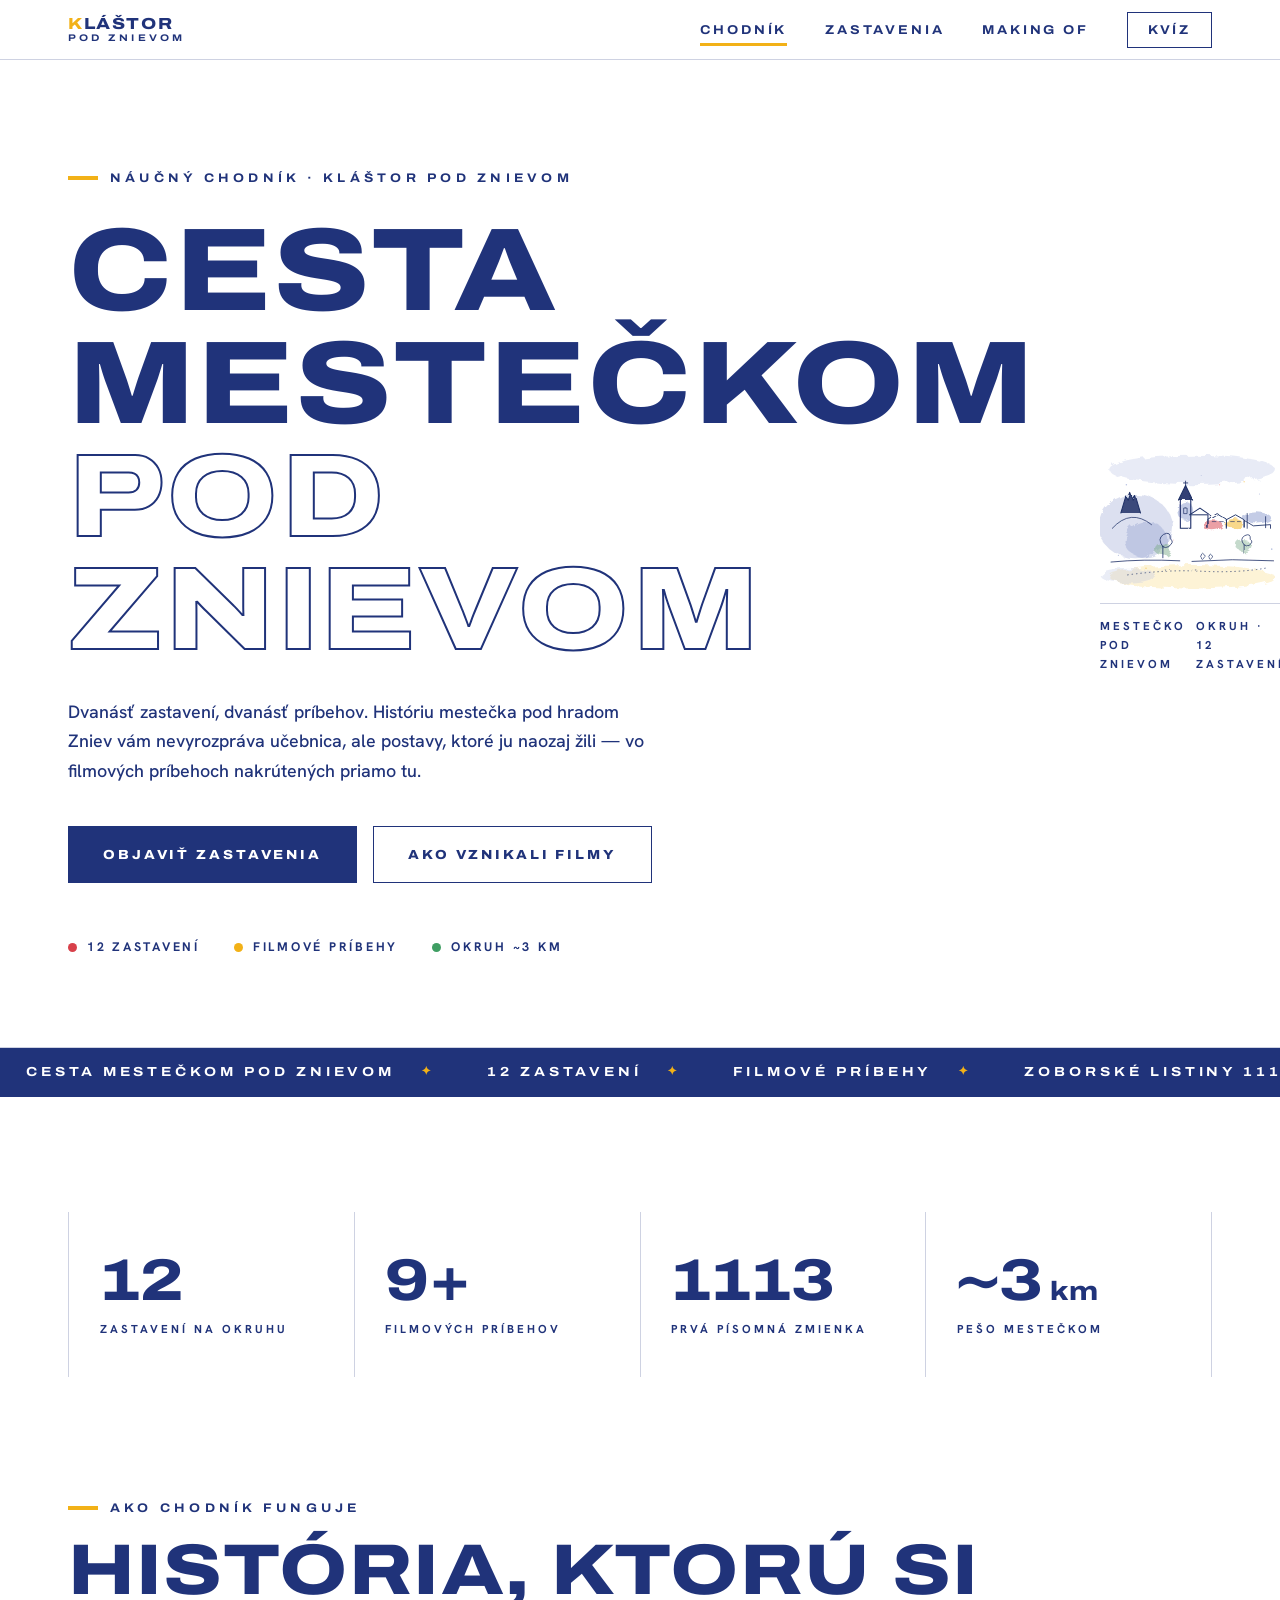
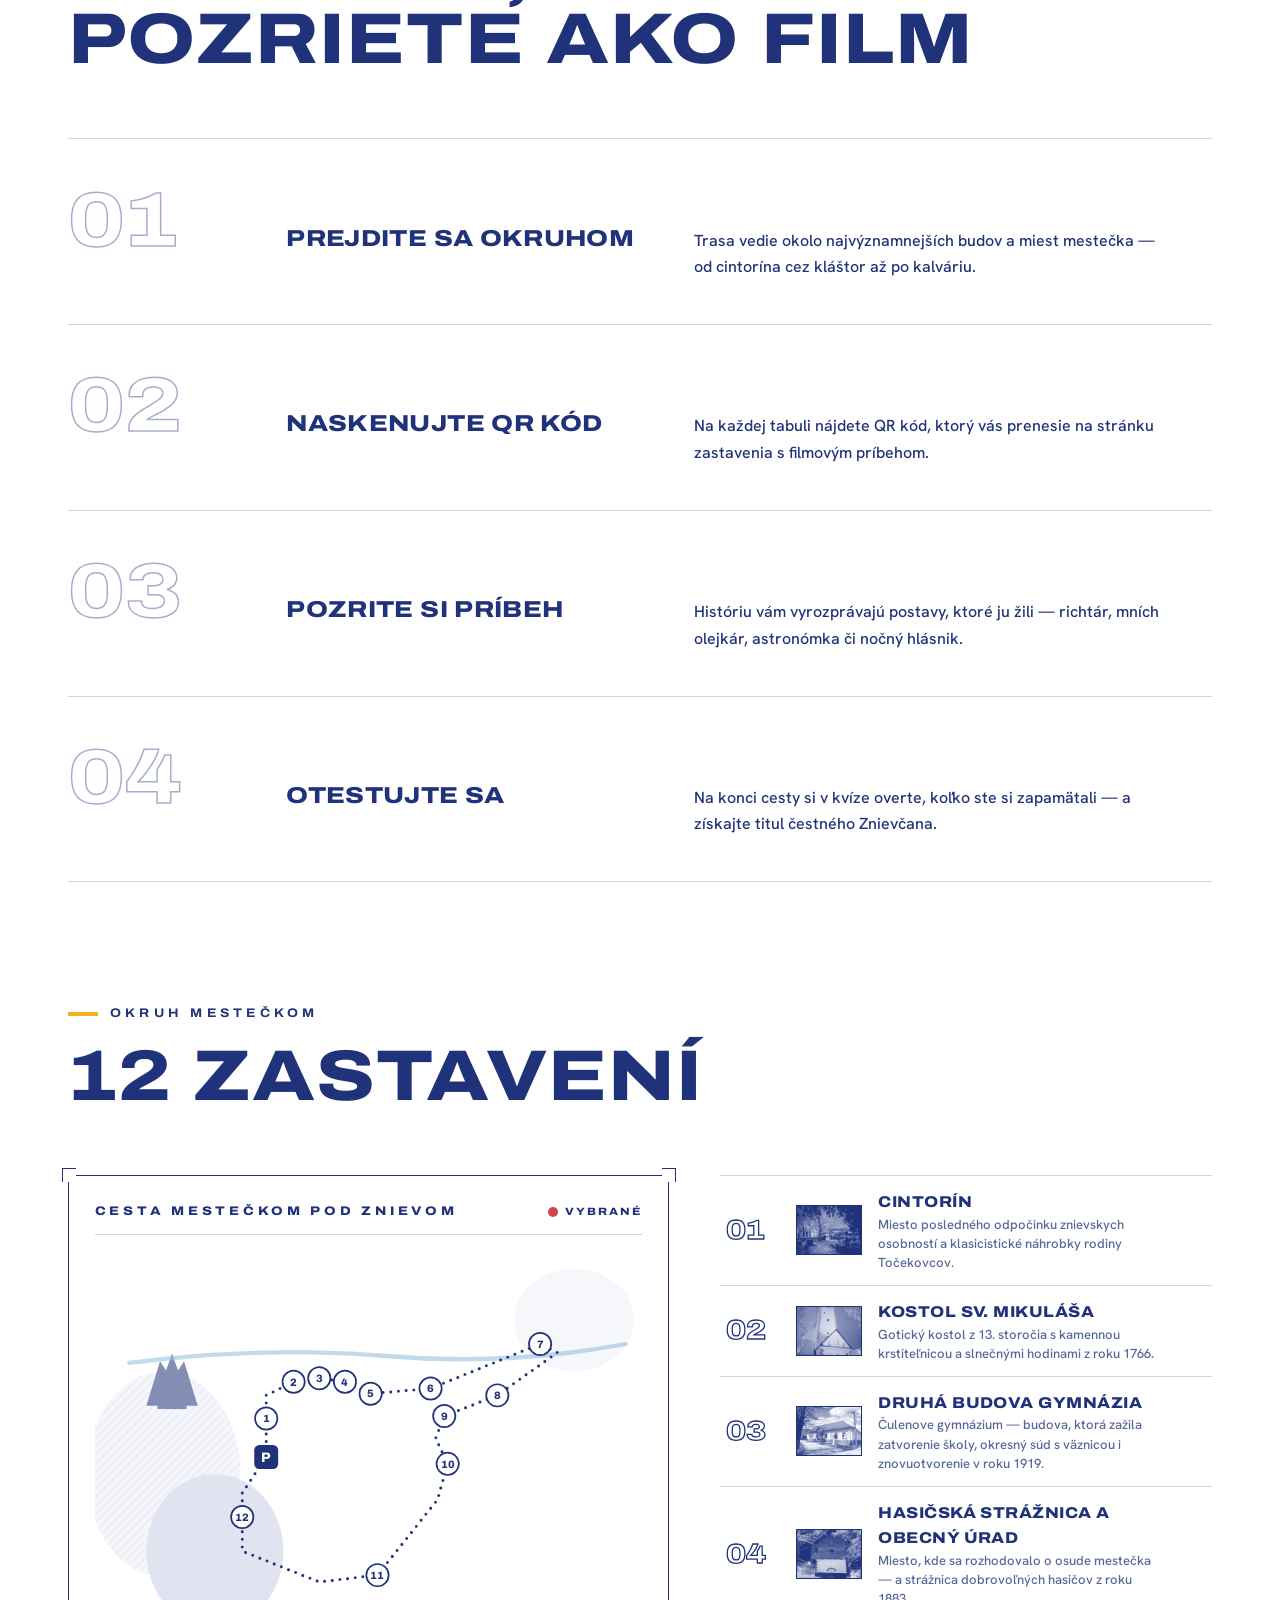
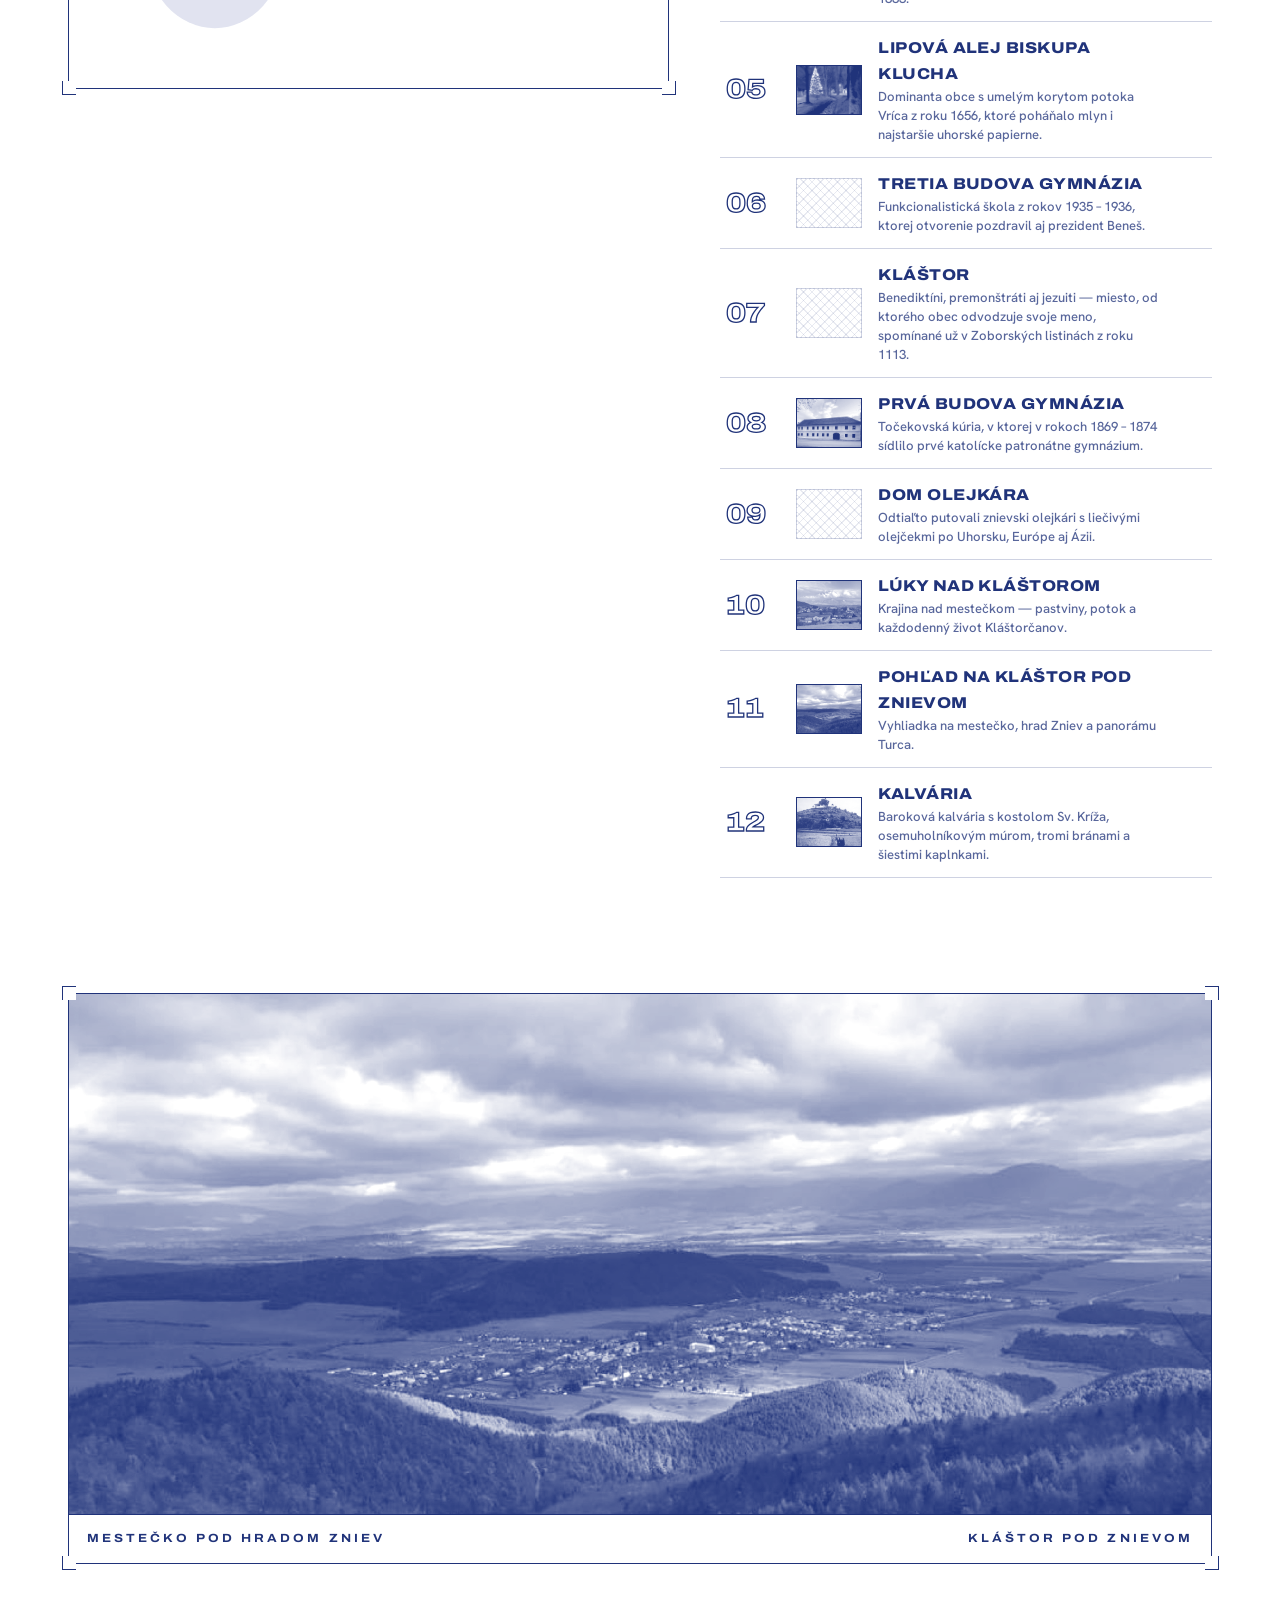
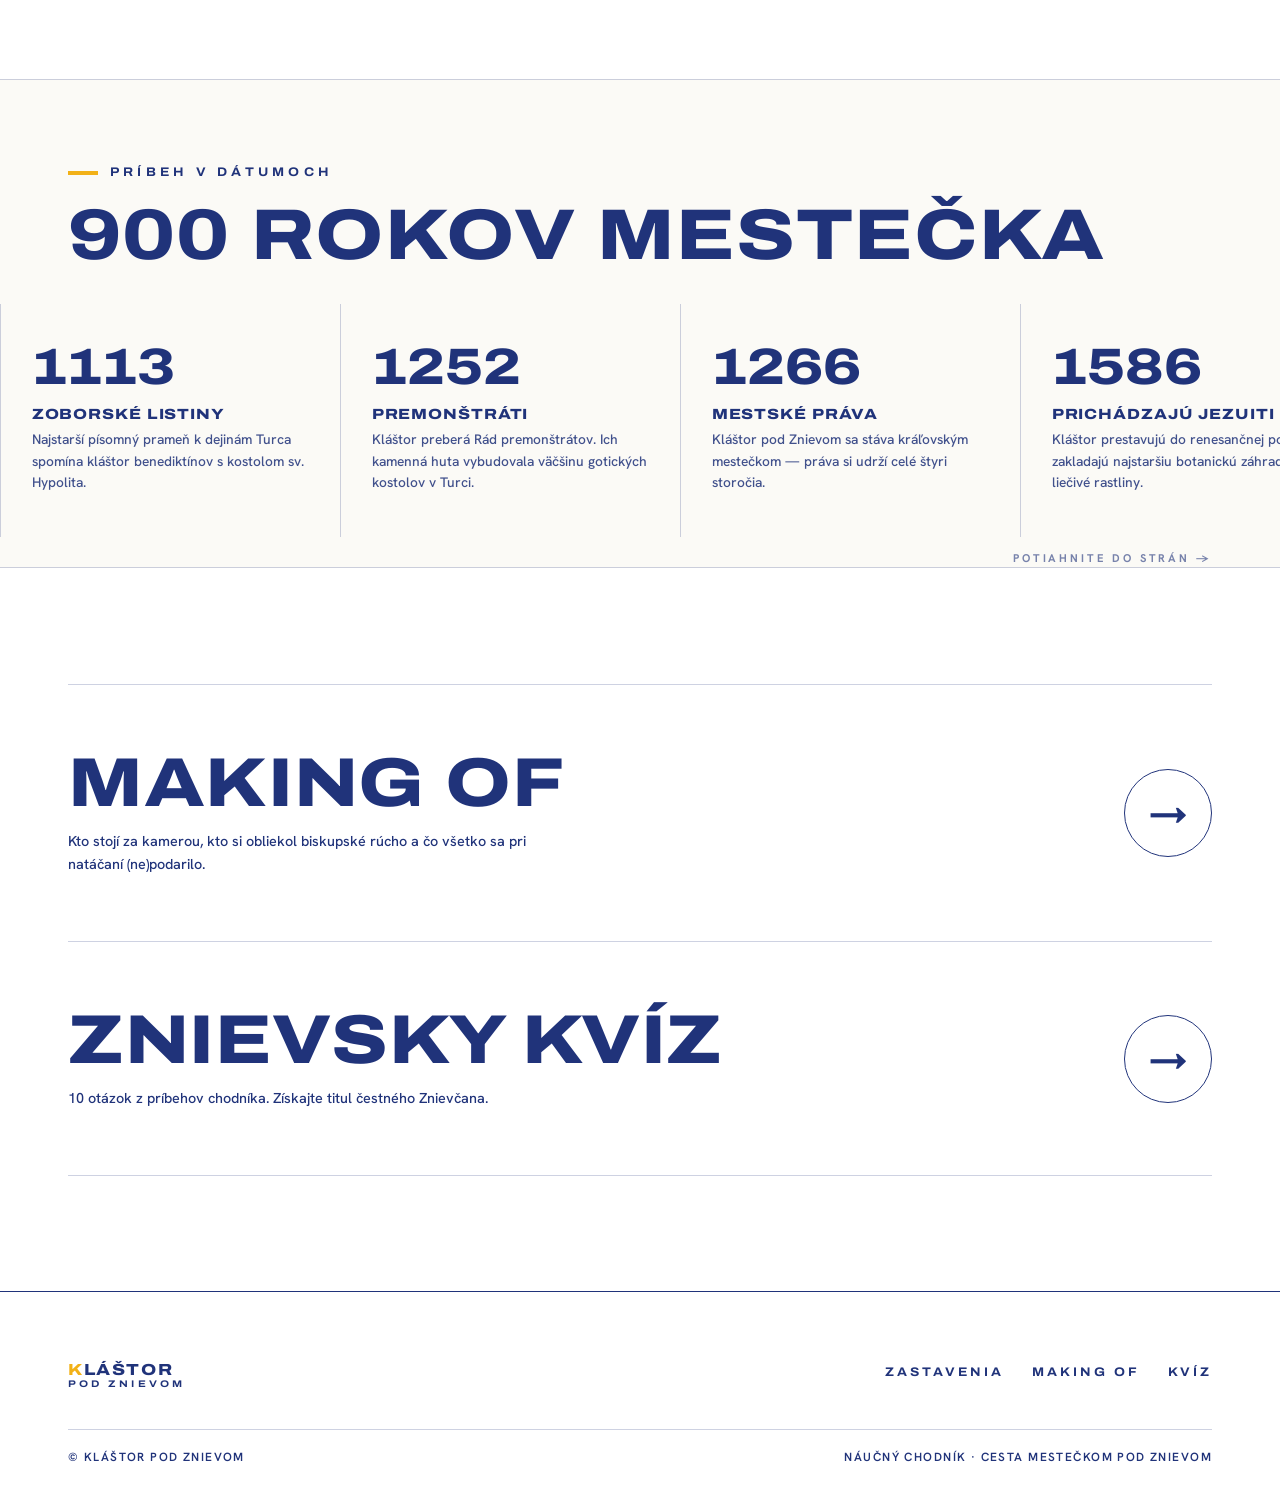
==== index.html @ 2db01142 "Prvá verzia webu náučného chodníka Cesta mestečkom pod Znievom Úvodná stránka s interaktívnou mapou " ====
<!DOCTYPE html>
<html lang="sk">
<head>
  <meta charset="UTF-8">
  <meta name="viewport" content="width=device-width, initial-scale=1.0">
  <title>Cesta mestečkom pod Znievom — náučný chodník</title>
  <meta name="description" content="Inovatívny náučný chodník v Kláštore pod Znievom. 12 zastavení, filmové príbehy z histórie mestečka, kvíz a pohľad do zákulisia natáčania.">
  <link rel="preconnect" href="https://fonts.googleapis.com">
  <link rel="preconnect" href="https://fonts.gstatic.com" crossorigin>
  <link href="https://fonts.googleapis.com/css2?family=Archivo:wdth,wght@62..125,400..900&family=Hanken+Grotesk:wght@400;500;600;700;800&display=swap" rel="stylesheet">
  <link rel="stylesheet" href="css/style.css">
</head>
<body>

<header class="nav">
  <div class="nav-inner">
    <a class="brand" href="index.html"><span class="k">K</span>LÁŠTOR<small>POD ZNIEVOM</small></a>
    <button class="nav-toggle" aria-label="Menu"><span></span><span></span><span></span></button>
    <ul class="nav-links">
      <li><a href="index.html" class="active">Chodník</a></li>
      <li><a href="index.html#zastavenia">Zastavenia</a></li>
      <li><a href="making-of.html">Making of</a></li>
      <li><a href="kviz.html" class="cta">Kvíz</a></li>
    </ul>
  </div>
</header>

<section class="hero">
  <div class="wrap">
    <div class="hero-grid">
      <div>
        <span class="label">Náučný chodník · Kláštor pod Znievom</span>
        <h1 class="display-xl">Cesta<br>mestečkom<br><em>pod Znievom</em></h1>
        <p class="lead">Dvanásť zastavení, dvanásť príbehov. Históriu mestečka pod hradom Zniev
          vám nevyrozpráva učebnica, ale postavy, ktoré ju naozaj žili — vo filmových
          príbehoch nakrútených priamo tu.</p>
        <div class="hero-actions">
          <a class="btn btn-solid" href="#zastavenia">Objaviť zastavenia</a>
          <a class="btn" href="making-of.html">Ako vznikali filmy</a>
        </div>
        <div class="hero-meta">
          <span><i></i>12 zastavení</span>
          <span><i></i>Filmové príbehy</span>
          <span><i></i>Okruh ~3 km</span>
        </div>
      </div>

      <figure class="hero-art" aria-hidden="true">
        <img src="img/sketch/uvod.svg" alt="Skica mestečka pod Znievom" class="sketch-img">
        <figcaption><span>Mestečko pod Znievom</span><span>okruh · 12 zastavení</span></figcaption>
      </figure>
    </div>
  </div>
</section>

<div class="marquee" aria-hidden="true">
  <div class="marquee-track">
    <span>Cesta mestečkom pod Znievom</span><span>12 zastavení</span><span>Filmové príbehy</span><span>Zoborské listiny 1113</span><span>Olejkári a papierne</span><span>Prvé slovenské gymnázium 1869</span>
    <span>Cesta mestečkom pod Znievom</span><span>12 zastavení</span><span>Filmové príbehy</span><span>Zoborské listiny 1113</span><span>Olejkári a papierne</span><span>Prvé slovenské gymnázium 1869</span>
  </div>
</div>

<section class="section">
  <div class="wrap">
    <div class="stats reveal">
      <div class="stat"><b>12</b><span>zastavení na okruhu</span></div>
      <div class="stat"><b>9+</b><span>filmových príbehov</span></div>
      <div class="stat"><b>1113</b><span>prvá písomná zmienka</span></div>
      <div class="stat"><b>~3<small style="font-size:.45em"> km</small></b><span>pešo mestečkom</span></div>
    </div>
  </div>
</section>

<section class="section" id="ako" style="padding-top:0">
  <div class="wrap">
    <div class="section-head reveal">
      <span class="label">Ako chodník funguje</span>
      <h2 class="display-lg">História, ktorú si<br>pozriete ako film</h2>
    </div>
    <div class="steps">
      <div class="step reveal"><span class="ghost-num">01</span><h3>Prejdite sa okruhom</h3><p>Trasa vedie okolo najvýznamnejších budov a miest mestečka — od cintorína cez kláštor až po kalváriu.</p></div>
      <div class="step reveal"><span class="ghost-num">02</span><h3>Naskenujte QR kód</h3><p>Na každej tabuli nájdete QR kód, ktorý vás prenesie na stránku zastavenia s filmovým príbehom.</p></div>
      <div class="step reveal"><span class="ghost-num">03</span><h3>Pozrite si príbeh</h3><p>Históriu vám vyrozprávajú postavy, ktoré ju žili — richtár, mních olejkár, astronómka či nočný hlásnik.</p></div>
      <div class="step reveal"><span class="ghost-num">04</span><h3>Otestujte sa</h3><p>Na konci cesty si v kvíze overte, koľko ste si zapamätali — a získajte titul čestného Znievčana.</p></div>
    </div>
  </div>
</section>

<section class="section" id="zastavenia" style="padding-top:0">
  <div class="wrap">
    <div class="section-head reveal">
      <span class="label">Okruh mestečkom</span>
      <h2 class="display-lg">12 zastavení</h2>
    </div>
    <div class="map-grid">
      <div class="map-card frame reveal">
        <span class="corner tl"></span><span class="corner tr"></span><span class="corner bl"></span><span class="corner br"></span>
        <div class="map-title"><span>Cesta mestečkom pod Znievom</span><span class="dotleg"><i></i>vybrané</span></div>
        <svg id="trail-map" viewBox="0 0 640 480" xmlns="http://www.w3.org/2000/svg" role="img" aria-label="Mapa okruhu s 12 zastaveniami">
          <g opacity=".55">
            <ellipse cx="80" cy="270" rx="90" ry="120" fill="#eef0f8"/>
            <ellipse cx="80" cy="270" rx="90" ry="120" fill="url(#hatch2)"/>
            <ellipse cx="140" cy="360" rx="80" ry="90" fill="#c9cde4"/>
            <ellipse cx="560" cy="90" rx="70" ry="60" fill="#eef0f8"/>
            <path d="M60 190 l16 -52 7 11 7 -20 7 20 7 -11 16 52 Z" fill="#20337a"/>
            <rect x="73" y="180" width="34" height="14" fill="#20337a"/>
          </g>
          <defs>
            <pattern id="hatch2" width="7" height="7" patternTransform="rotate(45)" patternUnits="userSpaceOnUse">
              <line x1="0" y1="0" x2="0" y2="7" stroke="#20337a" stroke-width="1" opacity=".3"/>
            </pattern>
          </defs>
          <path d="M40 140 Q 200 120 340 132 Q 480 144 620 118" fill="none" stroke="#8fbcdc" stroke-width="5" stroke-linecap="round" opacity=".55"/>
          <path id="route" d="M200 250 L200 178 L232 162 L262 158 L292 162 L322 176 L392 170 L520 118 L540 128 L470 178 L408 202 L398 228 L412 258 L400 300 L330 388 L262 396 L172 360 L172 292 Z"
                fill="none" stroke="#20337a" stroke-width="3.5" stroke-dasharray="1 9" stroke-linecap="round"/>
          <g>
            <rect x="186" y="236" width="28" height="28" rx="6" fill="#20337a"/>
            <text x="200" y="256" text-anchor="middle" fill="#fff" font-family="Archivo, sans-serif" font-weight="800" font-size="16">P</text>
          </g>
          <g id="map-stops"></g>
        </svg>
      </div>
      <ol class="stop-list reveal" id="stop-list"><!-- naplní js/main.js --></ol>
    </div>
  </div>
</section>

<section class="panorama">
  <div class="wrap">
    <figure class="frame reveal">
      <span class="corner tl"></span><span class="corner tr"></span><span class="corner bl"></span><span class="corner br"></span>
      <div class="engrave pano-img"><img src="img/pohlad-na-klastor.jpg" alt="Pohľad na Kláštor pod Znievom z vyhliadky" loading="lazy"></div>
      <figcaption class="pano-caption"><span>Mestečko pod hradom Zniev</span><span>Kláštor pod Znievom</span></figcaption>
    </figure>
  </div>
</section>

<section class="timeline-section">
  <div class="wrap" style="padding-top:clamp(50px,6vw,80px)">
    <div class="section-head reveal" style="margin-bottom:34px">
      <span class="label">Príbeh v dátumoch</span>
      <h2 class="display-lg">900 rokov mestečka</h2>
    </div>
  </div>
  <div class="timeline reveal" id="timeline">
    <div class="t-item"><div class="year">1113</div><h3>Zoborské listiny</h3><p>Najstarší písomný prameň k dejinám Turca spomína kláštor benediktínov s kostolom sv. Hypolita.</p></div>
    <div class="t-item"><div class="year">1252</div><h3>Premonštráti</h3><p>Kláštor preberá Rád premonštrátov. Ich kamenná huta vybudovala väčšinu gotických kostolov v Turci.</p></div>
    <div class="t-item"><div class="year">1266</div><h3>Mestské práva</h3><p>Kláštor pod Znievom sa stáva kráľovským mestečkom — práva si udrží celé štyri storočia.</p></div>
    <div class="t-item"><div class="year">1586</div><h3>Prichádzajú jezuiti</h3><p>Kláštor prestavujú do renesančnej podoby a zakladajú najstaršiu botanickú záhradu na liečivé rastliny.</p></div>
    <div class="t-item"><div class="year">1656</div><h3>Kanál a papierne</h3><p>Umelé koryto Vríce napája rybníky, poháňa mlyn a zásobuje najstaršie uhorské papierne.</p></div>
    <div class="t-item"><div class="year">1666</div><h3>Poprava richtára</h3><p>Počas rebélie voči jezuitom je popravený richtár Ján Kužel. Mestečko prichádza o mestské práva.</p></div>
    <div class="t-item"><div class="year">1728</div><h3>Kalvária</h3><p>Jezuiti stavajú kostol Sv. Kríža s osemuholníkovým múrom, tromi bránami a šiestimi kaplnkami.</p></div>
    <div class="t-item"><div class="year">1816</div><h3>Biskup Kluch</h3><p>Znievsky rodák, nitriansky biskup Jozef Kluch, obnovuje poškodenú kalváriu z vlastných prostriedkov.</p></div>
    <div class="t-item"><div class="year">1869</div><h3>Slovenské gymnázium</h3><p>3. októbra sa otvára prvé slovenské katolícke patronátne gymnázium na čele s Martinom Čulenom.</p></div>
    <div class="t-item"><div class="year">1874</div><h3>Zatvorenie školy</h3><p>Ministerský dekrét ukončuje činnosť gymnázia — oficiálne pre „hygienické podmienky“.</p></div>
    <div class="t-item"><div class="year">1936</div><h3>Funkcionalizmus</h3><p>Otvára sa tretia budova gymnázia, jedna z najmodernejších škôl republiky. Pozdravil ju aj prezident Beneš.</p></div>
    <div class="t-item"><div class="year">1959</div><h3>Odchod gymnázia</h3><p>Gymnázium sa sťahuje do Turčianskych Teplíc. Pokračovateľkou sa stáva základná škola, ktorá tu sídli dodnes.</p></div>
  </div>
  <div class="wrap"><p class="t-hint">Potiahnite do strán →</p></div>
</section>

<section class="section">
  <div class="wrap">
    <div class="bigcta">
      <a href="making-of.html" class="reveal">
        <div>
          <div class="t">Making of</div>
          <small>Kto stojí za kamerou, kto si obliekol biskupské rúcho a čo všetko sa pri natáčaní (ne)podarilo.</small>
        </div>
        <span class="go">→</span>
      </a>
      <a href="kviz.html" class="reveal">
        <div>
          <div class="t">Znievsky kvíz</div>
          <small>10 otázok z príbehov chodníka. Získajte titul čestného Znievčana.</small>
        </div>
        <span class="go">→</span>
      </a>
    </div>
  </div>
</section>

<footer>
  <div class="wrap">
    <div class="footer-grid">
      <a class="brand" href="index.html"><span class="k">K</span>LÁŠTOR<small>POD ZNIEVOM</small></a>
      <nav>
        <a href="index.html#zastavenia">Zastavenia</a>
        <a href="making-of.html">Making of</a>
        <a href="kviz.html">Kvíz</a>
      </nav>
    </div>
    <p class="footer-note"><span>© Kláštor pod Znievom</span><span>Náučný chodník · Cesta mestečkom pod Znievom</span></p>
  </div>
</footer>

<script src="js/data.js"></script>
<script src="js/main.js"></script>
</body>
</html>
---- css/style.css ----
/* ============================================================
   CESTA MESTEČKOM POD ZNIEVOM
   Dizajn vychádza priamo z náučných tabúľ:
   biely papier · znievska modrá · gravírované obrázky ·
   zlaté „K“ · červený bod aktívneho zastavenia.
   Editorský vzhľad: tenké linky, obrovská typografia,
   žiadne generické karty a tiene.
   ============================================================ */

:root {
  --blue: #20337a;            /* znievska modrá */
  --blue-deep: #172452;
  --blue-40: rgba(32, 51, 122, .4);
  --hair: rgba(32, 51, 122, .22);      /* tenká linka */
  --hair-soft: rgba(32, 51, 122, .1);
  --paper: #ffffff;
  --paper-warm: #fbfaf6;
  --mist: #eef0f8;            /* svetlá levanduľová z kopcov */
  --lavender: #c9cde4;
  --gold: #f2b117;
  --red: #d8404a;
  --green: #3f9e63;
  --font-head: "Archivo", "Arial Black", sans-serif;
  --font-body: "Hanken Grotesk", "Helvetica Neue", sans-serif;
}

* { margin: 0; padding: 0; box-sizing: border-box; }
html { scroll-behavior: smooth; }

body {
  font-family: var(--font-body);
  background: var(--paper);
  color: var(--blue);
  line-height: 1.65;
  font-weight: 500;
  -webkit-font-smoothing: antialiased;
}

img { max-width: 100%; display: block; }
a { color: inherit; }
::selection { background: var(--gold); color: var(--blue-deep); }

.wrap { max-width: 1240px; margin: 0 auto; padding: 0 clamp(20px, 4vw, 48px); }

/* ------------------------------------------------------------
   TYPOGRAFIA — titulky ako na tabuliach: široké, ťažké, modré
   ------------------------------------------------------------ */
h1, h2, h3, .display {
  font-family: var(--font-head);
  font-stretch: 118%;
  font-weight: 800;
  text-transform: uppercase;
  letter-spacing: .015em;
  line-height: .96;
  color: var(--blue);
}

.display-xl { font-size: clamp(3rem, 9.2vw, 8.2rem); }
.display-lg { font-size: clamp(2.2rem, 5.6vw, 4.6rem); }

.label {
  display: inline-flex;
  align-items: center;
  gap: 12px;
  font-family: var(--font-head);
  font-stretch: 110%;
  font-size: .78rem;
  font-weight: 700;
  letter-spacing: .34em;
  text-transform: uppercase;
  color: var(--blue);
}
.label::before { content: ""; width: 30px; height: 4px; background: var(--gold); }
.label.plain::before { display: none; }

.lead { font-size: clamp(1.02rem, 1.4vw, 1.2rem); max-width: 58ch; font-weight: 500; }

/* outline čísla — „gravírované“ do papiera */
.ghost-num {
  font-family: var(--font-head);
  font-stretch: 118%;
  font-weight: 800;
  color: transparent;
  -webkit-text-stroke: 1.5px var(--blue-40);
  line-height: 1;
  user-select: none;
}

.section { padding: clamp(70px, 9vw, 130px) 0; }
.section-head { margin-bottom: clamp(36px, 5vw, 64px); }
.section-head .display-lg { margin-top: 18px; }

hr.rule { border: 0; border-top: 1px solid var(--hair); }

/* ------------------------------------------------------------
   HLAVIČKA
   ------------------------------------------------------------ */
.nav {
  position: sticky; top: 0; z-index: 90;
  background: rgba(255, 255, 255, .92);
  backdrop-filter: blur(10px);
  border-bottom: 1px solid var(--hair);
}
.nav-inner {
  display: flex; align-items: center; justify-content: space-between;
  max-width: 1240px; margin: 0 auto;
  padding: 16px clamp(20px, 4vw, 48px);
}
.brand {
  font-family: var(--font-head); font-stretch: 118%;
  font-weight: 800; font-size: 1rem; line-height: 1.05;
  letter-spacing: .1em; text-transform: uppercase;
  color: var(--blue); text-decoration: none;
}
.brand .k { color: var(--gold); }
.brand small { display: block; font-size: .6rem; letter-spacing: .32em; font-weight: 700; }

.nav-links { display: flex; gap: clamp(14px, 3vw, 38px); list-style: none; align-items: center; }
.nav-links a {
  text-decoration: none;
  font-family: var(--font-head); font-stretch: 110%;
  font-weight: 700; font-size: .8rem;
  letter-spacing: .22em; text-transform: uppercase;
  color: var(--blue);
  padding: 6px 0;
  border-bottom: 3px solid transparent;
  transition: border-color .15s;
}
.nav-links a:hover { border-bottom-color: var(--lavender); }
.nav-links a.active { border-bottom-color: var(--gold); }
.nav-links a.cta {
  border: 1.5px solid var(--blue);
  padding: 10px 20px;
  transition: background .15s, color .15s;
}
.nav-links a.cta:hover { background: var(--blue); color: #fff; border-bottom-color: var(--blue); }

.nav-toggle { display: none; background: none; border: none; cursor: pointer; padding: 8px; }
.nav-toggle span { display: block; width: 26px; height: 2.5px; background: var(--blue); margin: 6px 0; }

@media (max-width: 880px) {
  .nav-toggle { display: block; }
  .nav-links {
    display: none; position: absolute; top: 100%; left: 0; right: 0;
    flex-direction: column; align-items: flex-start;
    background: var(--paper); padding: 18px clamp(20px, 4vw, 48px) 26px;
    border-bottom: 1px solid var(--hair); gap: 16px;
  }
  .nav-links.open { display: flex; }
}

/* ------------------------------------------------------------
   TLAČIDLÁ — ostré, tlačové
   ------------------------------------------------------------ */
.btn {
  display: inline-block; text-decoration: none; cursor: pointer;
  font-family: var(--font-head); font-stretch: 110%;
  font-weight: 800; font-size: .82rem;
  letter-spacing: .22em; text-transform: uppercase;
  padding: 17px 34px;
  border: 1.5px solid var(--blue);
  color: var(--blue); background: transparent;
  transition: background .15s, color .15s, transform .15s;
}
.btn:hover { transform: translateY(-2px); }
.btn-solid { background: var(--blue); color: #fff; }
.btn-solid:hover { background: var(--blue-deep); }
.btn-gold { background: var(--gold); border-color: var(--gold); color: var(--blue-deep); }
.btn-gold:hover { background: #ffc93c; border-color: #ffc93c; }

/* ------------------------------------------------------------
   HERO — biely panel s obrovským titulkom a ilustráciou
   ------------------------------------------------------------ */
.hero { border-bottom: 1px solid var(--hair); overflow: hidden; }
.hero-grid {
  display: grid; grid-template-columns: 1.15fr .85fr;
  gap: clamp(30px, 5vw, 80px); align-items: center;
  padding: clamp(60px, 8vw, 120px) 0 clamp(50px, 7vw, 100px);
}
@media (max-width: 940px) { .hero-grid { grid-template-columns: 1fr; } }

.hero h1 { margin: 26px 0 30px; }
.hero h1 em { font-style: normal; color: transparent; -webkit-text-stroke: 2px var(--blue); }
.hero .lead { margin-bottom: 40px; }
.hero-actions { display: flex; gap: 16px; flex-wrap: wrap; }

.hero-meta {
  margin-top: 54px; display: flex; gap: 34px; flex-wrap: wrap;
  font-size: .78rem; font-weight: 700; letter-spacing: .22em; text-transform: uppercase;
}
.hero-meta span { display: flex; align-items: center; gap: 10px; }
.hero-meta i { width: 9px; height: 9px; border-radius: 50%; background: var(--red); flex: none; }
.hero-meta span:nth-child(2) i { background: var(--gold); }
.hero-meta span:nth-child(3) i { background: var(--green); }

.hero-art { position: relative; }
.hero-art svg, .hero-art img { width: 100%; height: auto; display: block; }
.hero-art figcaption {
  margin-top: 14px; font-size: .72rem; font-weight: 700;
  letter-spacing: .26em; text-transform: uppercase;
  display: flex; justify-content: space-between; gap: 10px;
  border-top: 1px solid var(--hair); padding-top: 12px;
}

/* ------------------------------------------------------------
   BEŽIACI PÁS — ako gravírovaná lišta
   ------------------------------------------------------------ */
.marquee {
  border-bottom: 1px solid var(--hair);
  background: var(--blue); color: #fff;
  overflow: hidden; padding: 13px 0;
}
.marquee-track {
  display: flex; width: max-content;
  animation: marq 36s linear infinite;
}
.marquee span {
  font-family: var(--font-head); font-stretch: 115%;
  font-weight: 700; font-size: .82rem;
  letter-spacing: .3em; text-transform: uppercase;
  white-space: nowrap; padding: 0 26px;
  display: flex; align-items: center; gap: 26px;
}
.marquee span::after { content: "✦"; color: var(--gold); font-size: .9em; }
@keyframes marq { to { transform: translateX(-50%); } }

/* ------------------------------------------------------------
   ČÍSLA / FAKTY — hairline mriežka
   ------------------------------------------------------------ */
.stats { display: grid; grid-template-columns: repeat(4, 1fr); border-left: 1px solid var(--hair); }
@media (max-width: 760px) { .stats { grid-template-columns: repeat(2, 1fr); border-top: 1px solid var(--hair); } }
.stat { border-right: 1px solid var(--hair); padding: clamp(22px, 3vw, 40px) clamp(18px, 2.4vw, 34px); }
@media (max-width: 760px) { .stat { border-bottom: 1px solid var(--hair); } }
.stat b {
  font-family: var(--font-head); font-stretch: 118%; font-weight: 800;
  font-size: clamp(2.4rem, 4.6vw, 4rem); line-height: 1; display: block;
}
.stat span {
  display: block; margin-top: 10px;
  font-size: .72rem; font-weight: 700; letter-spacing: .26em; text-transform: uppercase;
}

/* ------------------------------------------------------------
   KROKY — editorské riadky s outline číslami
   ------------------------------------------------------------ */
.steps { border-top: 1px solid var(--hair); }
.step {
  display: grid; grid-template-columns: 180px 1fr 1.4fr;
  gap: clamp(16px, 3vw, 44px); align-items: baseline;
  padding: clamp(26px, 3.4vw, 44px) 0;
  border-bottom: 1px solid var(--hair);
  transition: background .2s;
}
.step:hover { background: var(--paper-warm); }
@media (max-width: 820px) { .step { grid-template-columns: 90px 1fr; } .step p { grid-column: 2; } }
.step .ghost-num { font-size: clamp(3rem, 6vw, 5.4rem); }
.step h3 { font-size: clamp(1.1rem, 1.8vw, 1.5rem); }
.step p { max-width: 52ch; }

/* ------------------------------------------------------------
   MAPA OKRUHU + ZOZNAM — ako mapka na tabuli
   ------------------------------------------------------------ */
.map-grid { display: grid; grid-template-columns: 1.1fr .9fr; gap: clamp(30px, 4vw, 64px); align-items: start; }
@media (max-width: 940px) { .map-grid { grid-template-columns: 1fr; } }

.frame { position: relative; border: 1.5px solid var(--blue); background: var(--paper); }
.frame .corner {
  position: absolute; width: 14px; height: 14px; border: 1.5px solid var(--blue); pointer-events: none;
}
.corner.tl { top: -7.5px; left: -7.5px; border-right: 0; border-bottom: 0; background: var(--paper); }
.corner.tr { top: -7.5px; right: -7.5px; border-left: 0; border-bottom: 0; background: var(--paper); }
.corner.bl { bottom: -7.5px; left: -7.5px; border-right: 0; border-top: 0; background: var(--paper); }
.corner.br { bottom: -7.5px; right: -7.5px; border-left: 0; border-top: 0; background: var(--paper); }

.map-card { position: sticky; top: 96px; padding: clamp(16px, 2vw, 30px); }
@media (max-width: 940px) { .map-card { position: static; margin-bottom: 34px; } }
.map-card svg { width: 100%; height: auto; }
.map-title {
  font-family: var(--font-head); font-stretch: 115%; font-weight: 800;
  font-size: .78rem; letter-spacing: .3em; text-transform: uppercase;
  border-bottom: 1px solid var(--hair); padding-bottom: 12px; margin-bottom: 8px;
  display: flex; justify-content: space-between; align-items: center;
}
.map-title .dotleg { display: inline-flex; align-items: center; gap: 7px; font-size: .66rem; letter-spacing: .2em; }
.map-title .dotleg i { width: 10px; height: 10px; border-radius: 50%; background: var(--red); }

.map-stop { cursor: pointer; }
.map-stop circle.dot {
  fill: var(--paper); stroke: var(--blue); stroke-width: 2;
  transition: fill .15s, stroke .15s;
}
.map-stop text {
  fill: var(--blue); font-family: var(--font-head); font-weight: 800; font-size: 12.5px;
  pointer-events: none; transition: fill .15s;
}
.map-stop:hover circle.dot, .map-stop.hl circle.dot { fill: var(--red); stroke: var(--red); }
.map-stop:hover text, .map-stop.hl text { fill: #fff; }

/* postupné naskočenie bodov */
.map-stop { opacity: 0; transform: scale(.2); transform-box: fill-box; transform-origin: center; transition: opacity .45s ease, transform .45s cubic-bezier(.2, 1.4, .4, 1); }
svg.drawn .map-stop { opacity: 1; transform: scale(1); }

#route { stroke-dasharray: 0 9; stroke-dashoffset: 0; }

.stop-list { list-style: none; border-top: 1px solid var(--hair); counter-reset: none; }
.stop-list a {
  display: grid; grid-template-columns: 54px 66px 1fr 30px;
  align-items: center; gap: 16px;
  padding: 13px 6px;
  text-decoration: none;
  border-bottom: 1px solid var(--hair);
  transition: background .15s, padding-left .2s;
}
.stop-list a:hover, .stop-list a.hl { background: var(--mist); padding-left: 14px; }
.stop-list .n {
  font-family: var(--font-head); font-stretch: 118%; font-weight: 800;
  font-size: 1.7rem; color: transparent; -webkit-text-stroke: 1.3px var(--blue);
  transition: color .15s;
}
.stop-list a:hover .n, .stop-list a.hl .n { color: var(--red); -webkit-text-stroke-color: var(--red); }
.stop-list b {
  font-family: var(--font-head); font-stretch: 112%; font-weight: 800;
  text-transform: uppercase; letter-spacing: .03em; font-size: .98rem; display: block;
}
.stop-list small { display: block; font-size: .82rem; font-weight: 500; opacity: .75; line-height: 1.45; }
.stop-list .arrow { font-size: 1.2rem; opacity: 0; transform: translateX(-8px); transition: opacity .15s, transform .2s; }
.stop-list a:hover .arrow, .stop-list a.hl .arrow { opacity: 1; transform: none; }
.stop-list .thumb {
  display: block; width: 66px; height: 50px; overflow: hidden;
  border: 1px solid var(--hair);
}
.stop-list .thumb img { width: 100%; height: 100%; object-fit: cover; }
.stop-list .thumb-empty {
  background-image:
    repeating-linear-gradient(45deg, var(--hair-soft) 0 1px, transparent 1px 6px),
    repeating-linear-gradient(-45deg, var(--hair-soft) 0 1px, transparent 1px 6px);
}
@media (max-width: 560px) {
  .stop-list a { grid-template-columns: 46px 1fr 26px; }
  .stop-list .thumb { display: none; }
}

/* bočná fotografia zastavenia */
.engrave-fig { margin-bottom: 44px; }
.engrave-fig .engrave { border: 1.5px solid var(--blue); }
.engrave-fig figcaption {
  margin-top: 12px; padding-top: 10px; border-top: 1px solid var(--hair);
  font-size: .7rem; font-weight: 700; letter-spacing: .24em; text-transform: uppercase;
}

/* panoráma na úvodnej stránke */
.panorama { padding-bottom: clamp(70px, 9vw, 130px); }
.pano-img { border-bottom: 1.5px solid var(--blue); }
.pano-img img { width: 100%; height: clamp(280px, 42vw, 520px); object-fit: cover; }
.pano-caption {
  display: flex; justify-content: space-between; gap: 12px; flex-wrap: wrap;
  padding: 14px 18px;
  font-family: var(--font-head); font-stretch: 112%; font-weight: 700;
  font-size: .74rem; letter-spacing: .26em; text-transform: uppercase;
  color: var(--blue); background: var(--paper);
}

/* ------------------------------------------------------------
   ČASOVÁ OS — horizontálny pás dejín mestečka
   ------------------------------------------------------------ */
.timeline-section { border-top: 1px solid var(--hair); border-bottom: 1px solid var(--hair); background: var(--paper-warm); }
.timeline {
  display: flex; overflow-x: auto; scroll-snap-type: x mandatory;
  border-left: 1px solid var(--hair);
  cursor: grab;
  -webkit-overflow-scrolling: touch;
}
.timeline::-webkit-scrollbar { height: 8px; }
.timeline::-webkit-scrollbar-thumb { background: var(--lavender); }
.timeline::-webkit-scrollbar-track { background: transparent; }
.t-item {
  width: clamp(250px, 27vw, 340px);
  border-right: 1px solid var(--hair);
  padding: clamp(26px, 3vw, 44px) clamp(20px, 2.4vw, 32px) clamp(30px, 3.4vw, 50px);
  scroll-snap-align: start;
  position: relative;
  flex: none;
}
.t-item::before {
  content: ""; position: absolute; top: 0; left: 0; width: 100%; height: 4px;
  background: transparent; transition: background .2s;
}
.t-item:hover::before { background: var(--gold); }
.t-item .year {
  font-family: var(--font-head); font-stretch: 118%; font-weight: 800;
  font-size: clamp(2.4rem, 4vw, 3.4rem); line-height: 1;
}
.t-item .year sup { font-size: .35em; letter-spacing: .1em; }
.t-item h3 { font-size: .92rem; letter-spacing: .06em; margin: 14px 0 8px; }
.t-item p { font-size: .86rem; line-height: 1.55; opacity: .85; }
.t-hint {
  text-align: right; font-size: .7rem; font-weight: 700; letter-spacing: .26em;
  text-transform: uppercase; padding: 12px 0 0; opacity: .6;
}

/* ------------------------------------------------------------
   VEĽKÉ ODKAZY — making of / kvíz
   ------------------------------------------------------------ */
.bigcta { border-top: 1px solid var(--hair); }
.bigcta a {
  display: grid; grid-template-columns: 1fr auto;
  align-items: center; gap: 20px;
  padding: clamp(34px, 5vw, 64px) 0;
  text-decoration: none;
  border-bottom: 1px solid var(--hair);
  position: relative;
}
.bigcta .t {
  font-family: var(--font-head); font-stretch: 118%; font-weight: 800;
  font-size: clamp(2rem, 5.4vw, 4.4rem); line-height: 1;
  text-transform: uppercase; letter-spacing: .01em;
  transition: -webkit-text-stroke .2s, color .2s, transform .25s;
}
.bigcta a:hover .t { color: transparent; -webkit-text-stroke: 2px var(--blue); transform: translateX(14px); }
.bigcta small {
  display: block; margin-top: 12px;
  font-size: .9rem; font-weight: 500; letter-spacing: 0; text-transform: none;
  font-family: var(--font-body); color: var(--blue); max-width: 58ch;
  -webkit-text-stroke: 0 !important;
}
.bigcta .go {
  font-family: var(--font-head); font-weight: 800; font-size: clamp(1.6rem, 3vw, 2.6rem);
  border: 1.5px solid var(--blue); border-radius: 50%;
  width: clamp(60px, 7vw, 88px); height: clamp(60px, 7vw, 88px);
  display: grid; place-items: center;
  transition: background .2s, color .2s, transform .25s;
}
.bigcta a:hover .go { background: var(--gold); border-color: var(--gold); color: var(--blue-deep); transform: rotate(-45deg); }

/* ------------------------------------------------------------
   PÄTIČKA
   ------------------------------------------------------------ */
footer { border-top: 1.5px solid var(--blue); padding: clamp(40px, 6vw, 70px) 0 30px; }
.footer-grid { display: flex; justify-content: space-between; gap: 30px; flex-wrap: wrap; align-items: flex-start; }
footer nav { display: flex; gap: 28px; flex-wrap: wrap; }
footer nav a {
  color: var(--blue); text-decoration: none;
  font-family: var(--font-head); font-stretch: 110%; font-weight: 700;
  font-size: .78rem; letter-spacing: .24em; text-transform: uppercase;
}
footer nav a:hover { border-bottom: 3px solid var(--gold); }
.footer-note {
  margin-top: 40px; padding-top: 18px; border-top: 1px solid var(--hair);
  font-size: .74rem; font-weight: 600; letter-spacing: .12em; text-transform: uppercase;
  display: flex; justify-content: space-between; gap: 12px; flex-wrap: wrap;
}

/* ------------------------------------------------------------
   STRÁNKA ZASTAVENIA — digitálna tabuľa
   ------------------------------------------------------------ */
.page-head { border-bottom: 1px solid var(--hair); position: relative; overflow: hidden; }
.page-head .wrap { position: relative; padding-top: clamp(48px, 6vw, 90px); padding-bottom: clamp(44px, 6vw, 80px); }
.page-head .breadcrumbs {
  font-size: .74rem; font-weight: 700; letter-spacing: .22em; text-transform: uppercase;
  margin-bottom: 30px; opacity: .8;
}
.page-head .breadcrumbs a { text-decoration: none; }
.page-head .breadcrumbs a:hover { border-bottom: 2px solid var(--gold); }
.page-head h1 { margin-top: 20px; max-width: 14ch; position: relative; z-index: 2; }
.page-head .bignum {
  position: absolute; right: clamp(10px, 4vw, 60px); bottom: -.14em; z-index: 1;
  font-size: clamp(9rem, 24vw, 21rem);
  -webkit-text-stroke: 1.5px var(--hair);
}
.page-head .intro { margin-top: 26px; max-width: 60ch; position: relative; z-index: 2; }

/* skice v hlavičkách stránok */
.head-sketch {
  position: absolute;
  right: clamp(0px, 3vw, 50px);
  bottom: -14px;
  width: clamp(260px, 36vw, 480px);
  z-index: 1;
  margin: 0;
  pointer-events: none;
}
.head-sketch img { width: 100%; height: auto; display: block; }
@media (max-width: 880px) {
  .head-sketch { position: static; width: min(440px, 92%); margin: 26px auto -10px; }
  .page-head .bignum { display: none; }
}

/* video */
.video-block { padding-top: clamp(40px, 5vw, 70px); }
.video-frame { aspect-ratio: 16 / 9; background: var(--paper); }
.video-frame iframe { width: 100%; height: 100%; border: 0; display: block; }
.video-placeholder {
  width: 100%; height: 100%;
  display: flex; flex-direction: column; align-items: center; justify-content: center;
  gap: 18px; text-align: center; padding: 24px;
  background-image:
    repeating-linear-gradient(45deg, var(--hair-soft) 0 1px, transparent 1px 7px),
    repeating-linear-gradient(-45deg, var(--hair-soft) 0 1px, transparent 1px 7px);
}
.video-placeholder .play {
  width: 92px; height: 92px; border-radius: 50%;
  background: var(--gold); display: grid; place-items: center;
  transition: transform .2s;
}
.video-placeholder:hover .play { transform: scale(1.07); }
.video-placeholder .play svg { width: 32px; height: 32px; fill: var(--blue-deep); margin-left: 5px; }
.video-placeholder b { font-family: var(--font-head); font-stretch: 112%; text-transform: uppercase; letter-spacing: .14em; }
.video-placeholder small { max-width: 52ch; font-weight: 600; opacity: .7; }

/* telo zastavenia */
.stop-body { display: grid; grid-template-columns: 1.5fr .9fr; gap: clamp(36px, 5vw, 80px); padding: clamp(50px, 6vw, 90px) 0 20px; }
@media (max-width: 880px) { .stop-body { grid-template-columns: 1fr; } }

.stop-text p {
  margin-bottom: 1.25em;
  font-size: 1.05rem;
  text-align: justify;
  hyphens: auto;
  -webkit-hyphens: auto;
}
.stop-text .label { margin-bottom: 26px; }
.stop-text p:first-of-type::first-letter {
  font-family: var(--font-head); font-stretch: 118%; font-weight: 800;
  font-size: 4em; float: left; line-height: .8;
  padding: .06em .14em 0 0; color: var(--blue);
}

.aside-block { border-top: 1.5px solid var(--blue); padding-top: 22px; margin-bottom: 44px; }
.aside-block h3 {
  font-size: .8rem; letter-spacing: .3em; margin-bottom: 18px;
  display: flex; align-items: center; gap: 10px;
}
.aside-block h3 i { width: 9px; height: 9px; background: var(--gold); flex: none; }
.aside-block ul { list-style: none; }
.aside-block li { padding: 11px 0; border-bottom: 1px solid var(--hair); font-size: .93rem; line-height: 1.5; }
.aside-block li:last-child { border-bottom: 0; }

.scene-block { background: var(--blue); color: #fff; padding: 30px 28px 34px; border-top: 0; position: relative; }
.scene-block::after {
  content: ""; position: absolute; inset: 8px;
  border: 1px solid rgba(255, 255, 255, .3); pointer-events: none;
}
.scene-block h3 { color: var(--gold); }
.scene-block h3 i { background: var(--red); }
.scene-block .character {
  font-family: var(--font-head); font-stretch: 115%; font-weight: 800;
  font-size: 1.35rem; text-transform: uppercase; line-height: 1.1; margin-bottom: 6px;
}
.scene-block .scene-photo {
  margin: -30px -28px 24px;
  position: relative; z-index: 1;
  border-bottom: 3px solid var(--gold);
}
.scene-block .scene-photo img { width: 100%; aspect-ratio: 16 / 10; object-fit: cover; display: block; }
.scene-block .actor {
  font-size: .72rem; font-weight: 700; letter-spacing: .22em; text-transform: uppercase;
  color: var(--lavender); margin-bottom: 12px;
}
.scene-block p { font-size: .92rem; line-height: 1.6; color: #dfe4f5; }

.stop-nav { display: grid; grid-template-columns: 1fr 1fr; border-top: 1px solid var(--hair); border-bottom: 1px solid var(--hair); margin-bottom: clamp(60px, 8vw, 100px); }
.stop-nav a {
  text-decoration: none; padding: clamp(22px, 3vw, 36px) clamp(6px, 2vw, 24px);
  transition: background .15s;
}
.stop-nav a:hover { background: var(--mist); }
.stop-nav a + a { border-left: 1px solid var(--hair); text-align: right; }
.stop-nav small { font-size: .68rem; font-weight: 700; letter-spacing: .28em; text-transform: uppercase; opacity: .7; }
.stop-nav b {
  display: block; margin-top: 8px;
  font-family: var(--font-head); font-stretch: 114%; font-weight: 800;
  text-transform: uppercase; font-size: clamp(.95rem, 1.8vw, 1.3rem);
}

/* ------------------------------------------------------------
   MAKING OF
   ------------------------------------------------------------ */
.people-grid { display: grid; grid-template-columns: repeat(auto-fill, minmax(250px, 1fr)); gap: 0; border: 1px solid var(--hair); border-right: 0; border-bottom: 0; }
.person { border-right: 1px solid var(--hair); border-bottom: 1px solid var(--hair); transition: background .15s; }
.person:hover { background: var(--paper-warm); }
.person .ph {
  aspect-ratio: 4 / 3;
  max-height: 280px;
  width: 100%;
  overflow: hidden;
  display: grid; place-items: center;
  border-bottom: 1px solid var(--hair);
  background-image:
    repeating-linear-gradient(45deg, var(--hair-soft) 0 1px, transparent 1px 6px),
    repeating-linear-gradient(-45deg, var(--hair-soft) 0 1px, transparent 1px 6px);
  font-family: var(--font-head); font-stretch: 118%; font-weight: 800;
  font-size: 2.6rem; color: transparent; -webkit-text-stroke: 1.5px var(--blue-40);
}
.person .ph.has-photo { padding: 0; }
.person .ph.has-photo img { width: 100%; height: 100%; object-fit: cover; object-position: top; }
.person .info { padding: 20px 22px 26px; }
.person b { font-family: var(--font-head); font-stretch: 112%; font-weight: 800; text-transform: uppercase; letter-spacing: .03em; font-size: .95rem; }
.person small { display: block; font-weight: 700; font-size: .68rem; letter-spacing: .22em; text-transform: uppercase; margin: 6px 0 10px; color: var(--red); }
.person p { font-size: .86rem; line-height: 1.55; opacity: .85; }

.bts-list { border-top: 1px solid var(--hair); max-width: 860px; }
.bts { display: grid; grid-template-columns: 120px 1fr; gap: clamp(14px, 3vw, 40px); padding: clamp(22px, 3vw, 36px) 0; border-bottom: 1px solid var(--hair); }
@media (max-width: 700px) { .bts { grid-template-columns: 1fr; gap: 8px; } }
.bts .tag-num { font-size: clamp(2.2rem, 4vw, 3.4rem); }
.bts b { font-family: var(--font-head); font-stretch: 114%; text-transform: uppercase; letter-spacing: .04em; font-size: 1.05rem; }
.bts p { margin-top: 8px; font-size: .95rem; max-width: 64ch; }

/* ------------------------------------------------------------
   KVÍZ
   ------------------------------------------------------------ */
.quiz-shell { max-width: 780px; margin: 0 auto; }
.quiz-card { padding: clamp(30px, 5vw, 56px); }
.quiz-progress { height: 6px; background: var(--mist); margin-bottom: 34px; overflow: hidden; }
.quiz-progress i { display: block; height: 100%; background: var(--gold); transition: width .3s; }
.quiz-q {
  font-family: var(--font-head); font-stretch: 114%; font-weight: 800;
  font-size: clamp(1.3rem, 2.6vw, 1.8rem); line-height: 1.2; margin-bottom: 30px;
}
.quiz-opts { display: grid; gap: 12px; }
.quiz-opt {
  text-align: left; font: inherit; font-weight: 600; cursor: pointer;
  background: var(--paper); color: var(--blue);
  border: 1.5px solid var(--hair);
  padding: 16px 20px;
  transition: border-color .12s, background .12s, color .12s;
}
.quiz-opt:hover { border-color: var(--blue); }
.quiz-opt.correct { background: var(--blue); border-color: var(--blue); color: #fff; }
.quiz-opt.wrong { border-color: var(--red); color: var(--red); background: #fdf1f2; }
.quiz-opt:disabled { cursor: default; }
.quiz-expl { margin-top: 20px; font-size: .95rem; border-left: 4px solid var(--gold); background: var(--paper-warm); padding: 15px 20px; display: none; }
.quiz-expl.show { display: block; }
.quiz-foot { display: flex; justify-content: space-between; align-items: center; margin-top: 30px; gap: 14px; }
.quiz-count { font-family: var(--font-head); font-weight: 700; font-size: .74rem; letter-spacing: .28em; }
.quiz-result { text-align: center; }
.quiz-result .score {
  font-family: var(--font-head); font-stretch: 118%; font-weight: 800;
  font-size: clamp(4rem, 10vw, 7rem); line-height: 1;
}
.quiz-result h3 { font-size: clamp(1.4rem, 3vw, 2rem); margin: 18px 0 12px; }
.quiz-result p { max-width: 46ch; margin: 0 auto 30px; }

/* ------------------------------------------------------------
   ANIMÁCIE PRI SCROLLI
   ------------------------------------------------------------ */
.reveal { opacity: 0; transform: translateY(24px); transition: opacity .7s ease, transform .7s ease; }
.reveal.in { opacity: 1; transform: none; }
@media (prefers-reduced-motion: reduce) {
  .reveal { opacity: 1; transform: none; transition: none; }
  .marquee-track { animation: none; }
  html { scroll-behavior: auto; }
}

/* ------------------------------------------------------------
   GRAVÍROVANIE — pre budúce fotografie
   <figure class="engrave"><img src="..."></figure>
   fotka sa prefarbí do znievskej modrej ako na tabuliach
   ------------------------------------------------------------ */
.engrave { background: var(--blue); overflow: hidden; }
.engrave img {
  filter: grayscale(1) contrast(1.12) brightness(1.06);
  mix-blend-mode: screen;
  width: 100%;
}
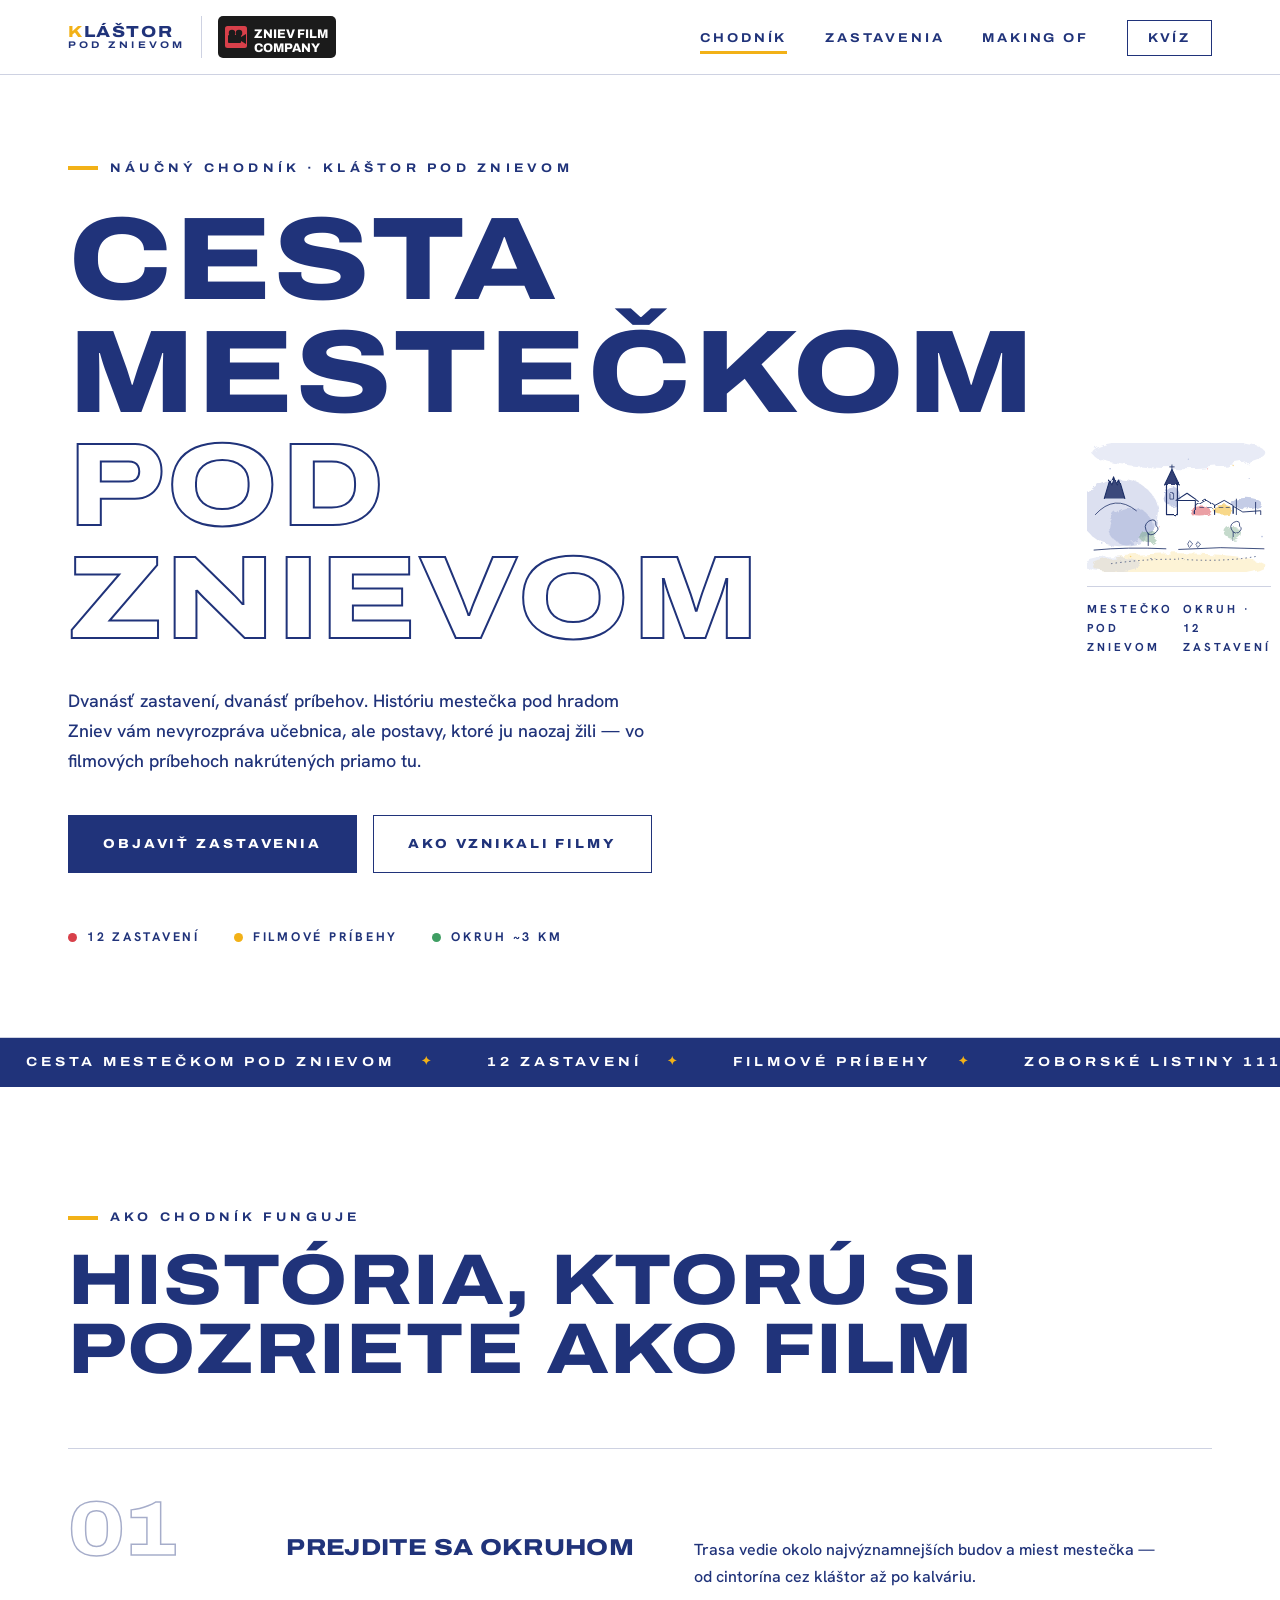
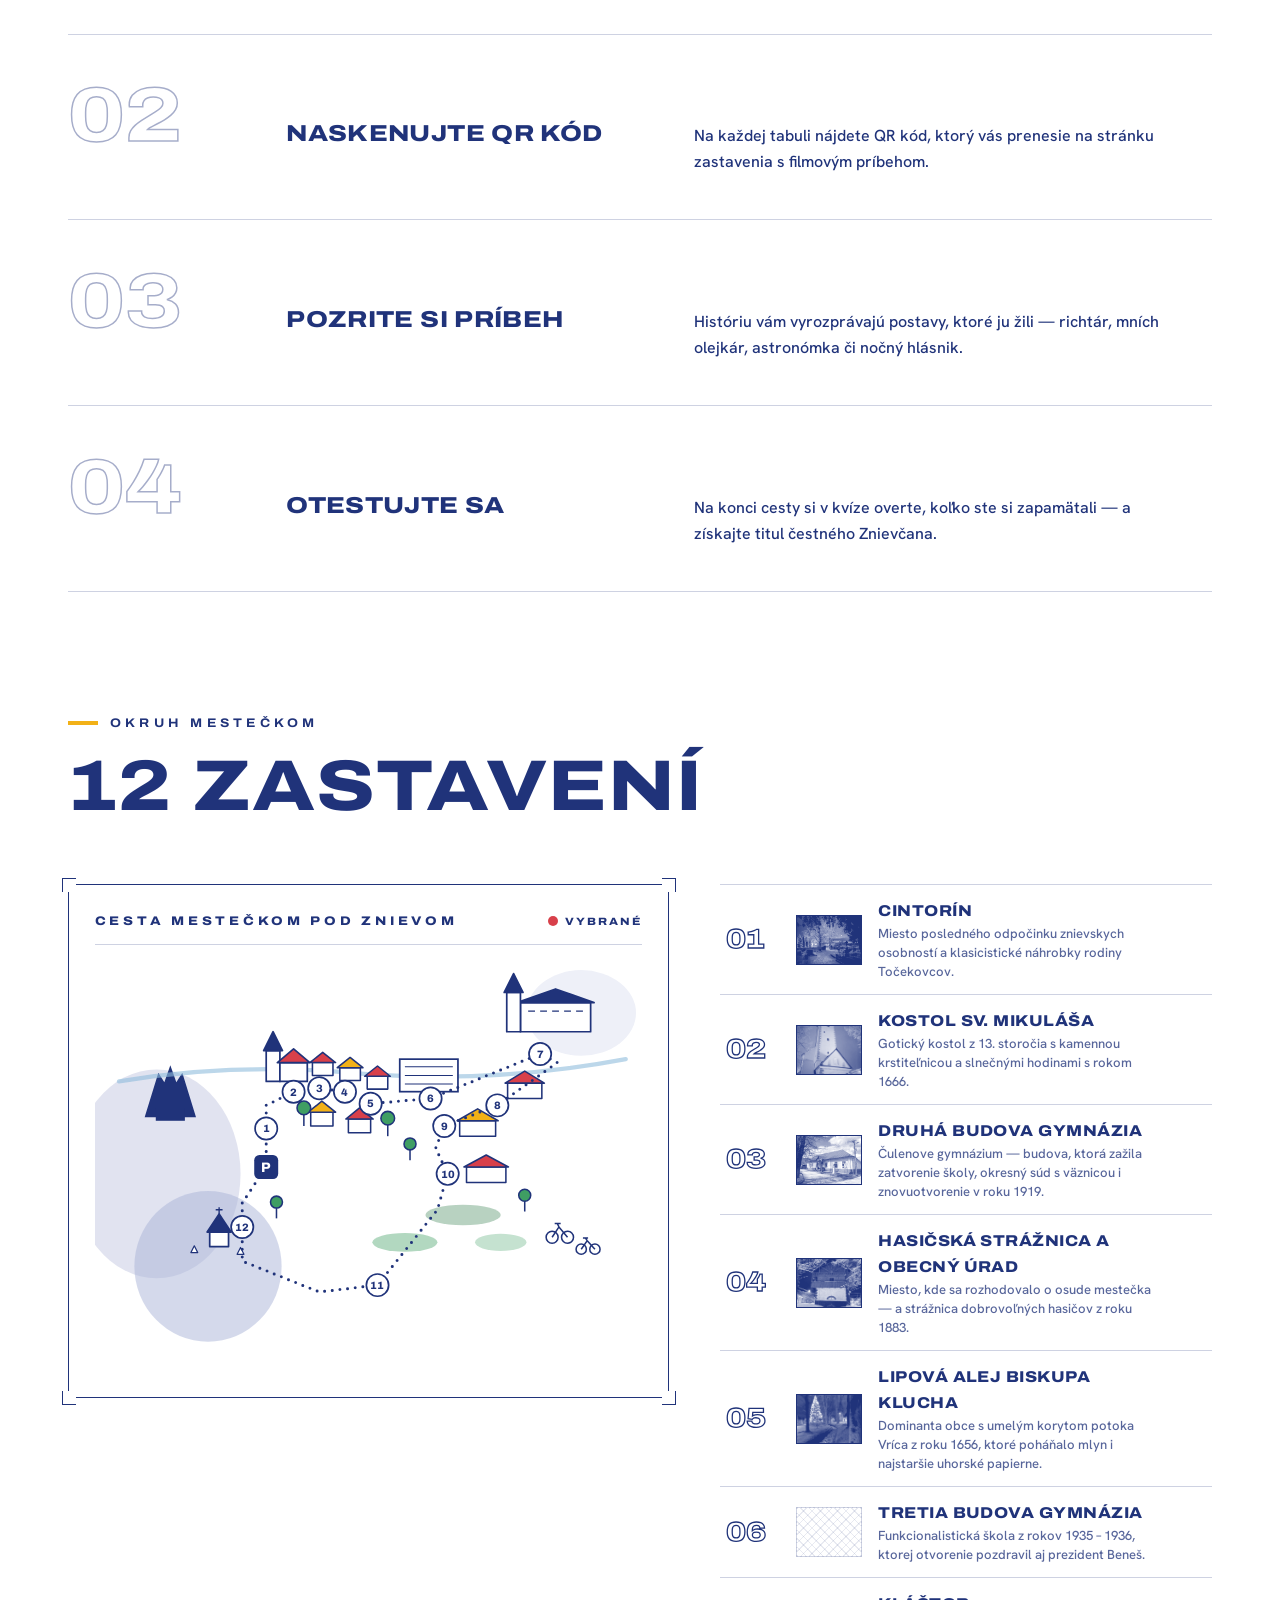
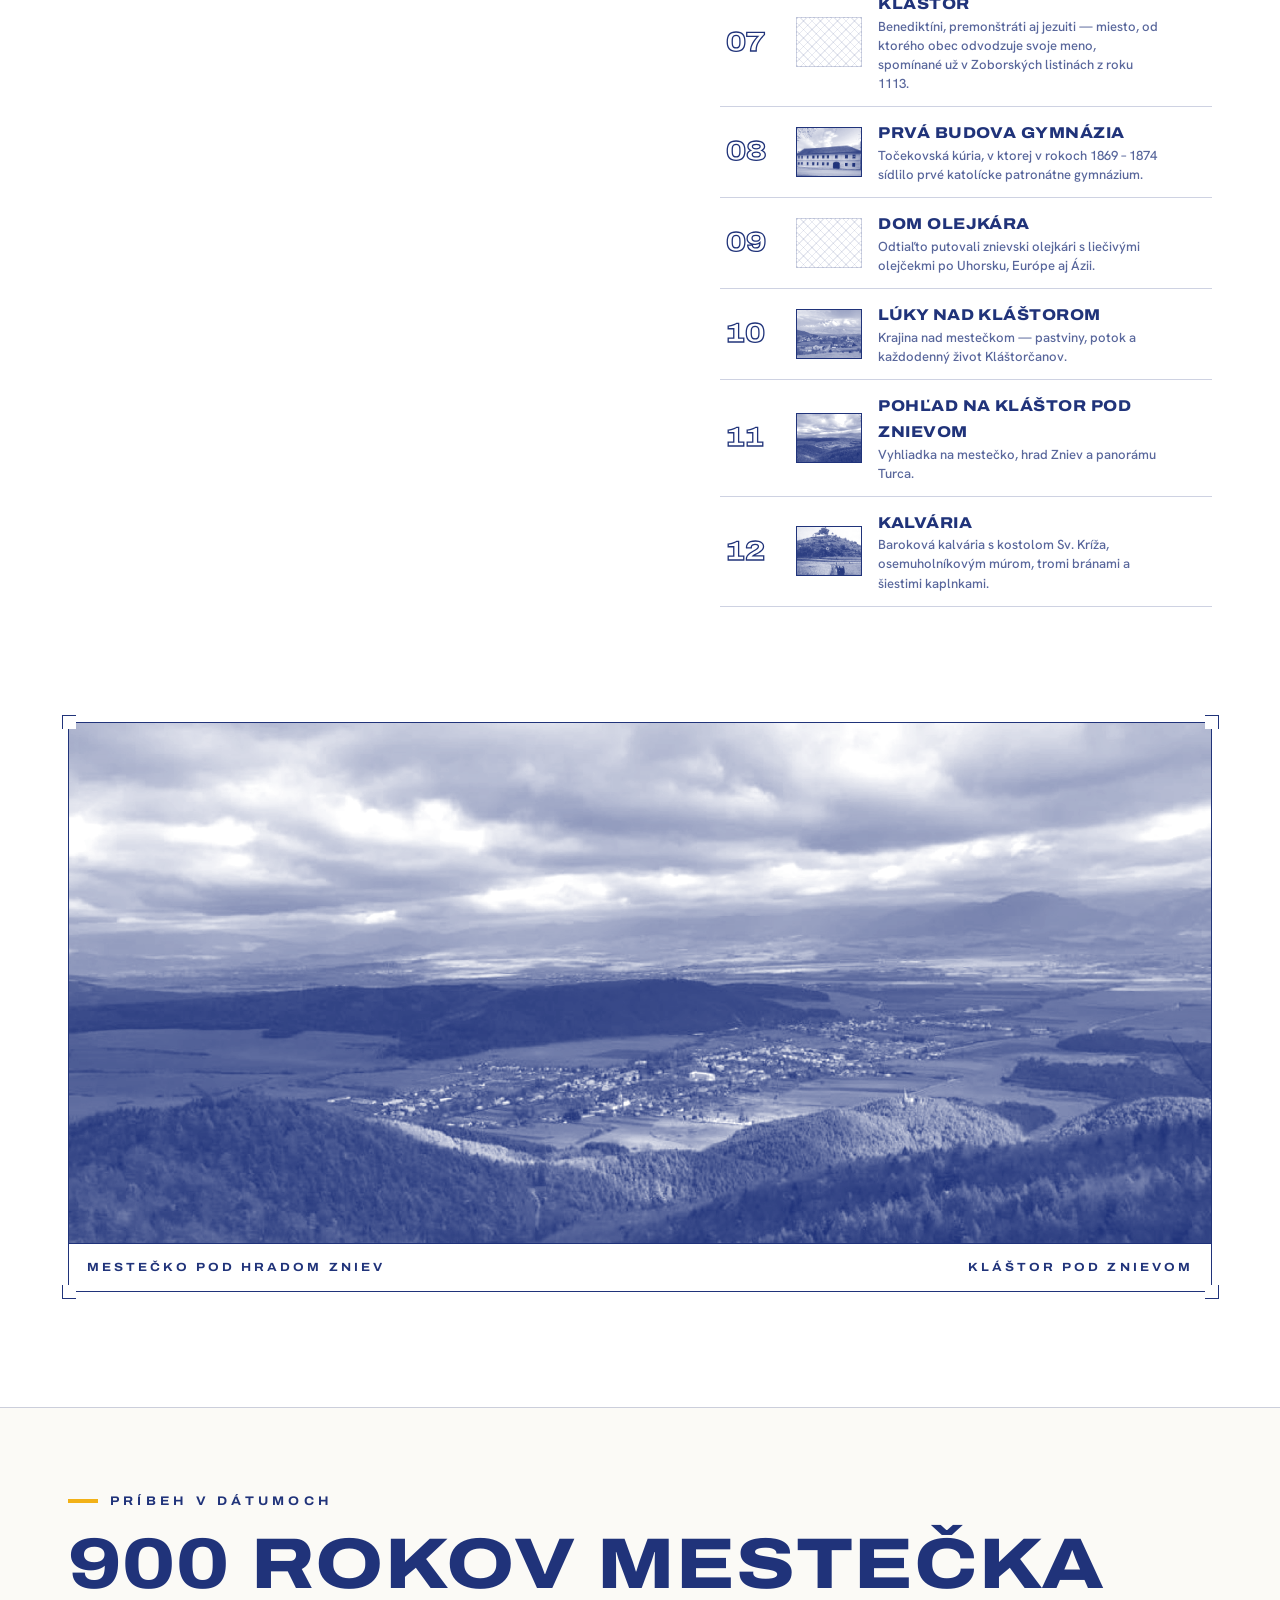
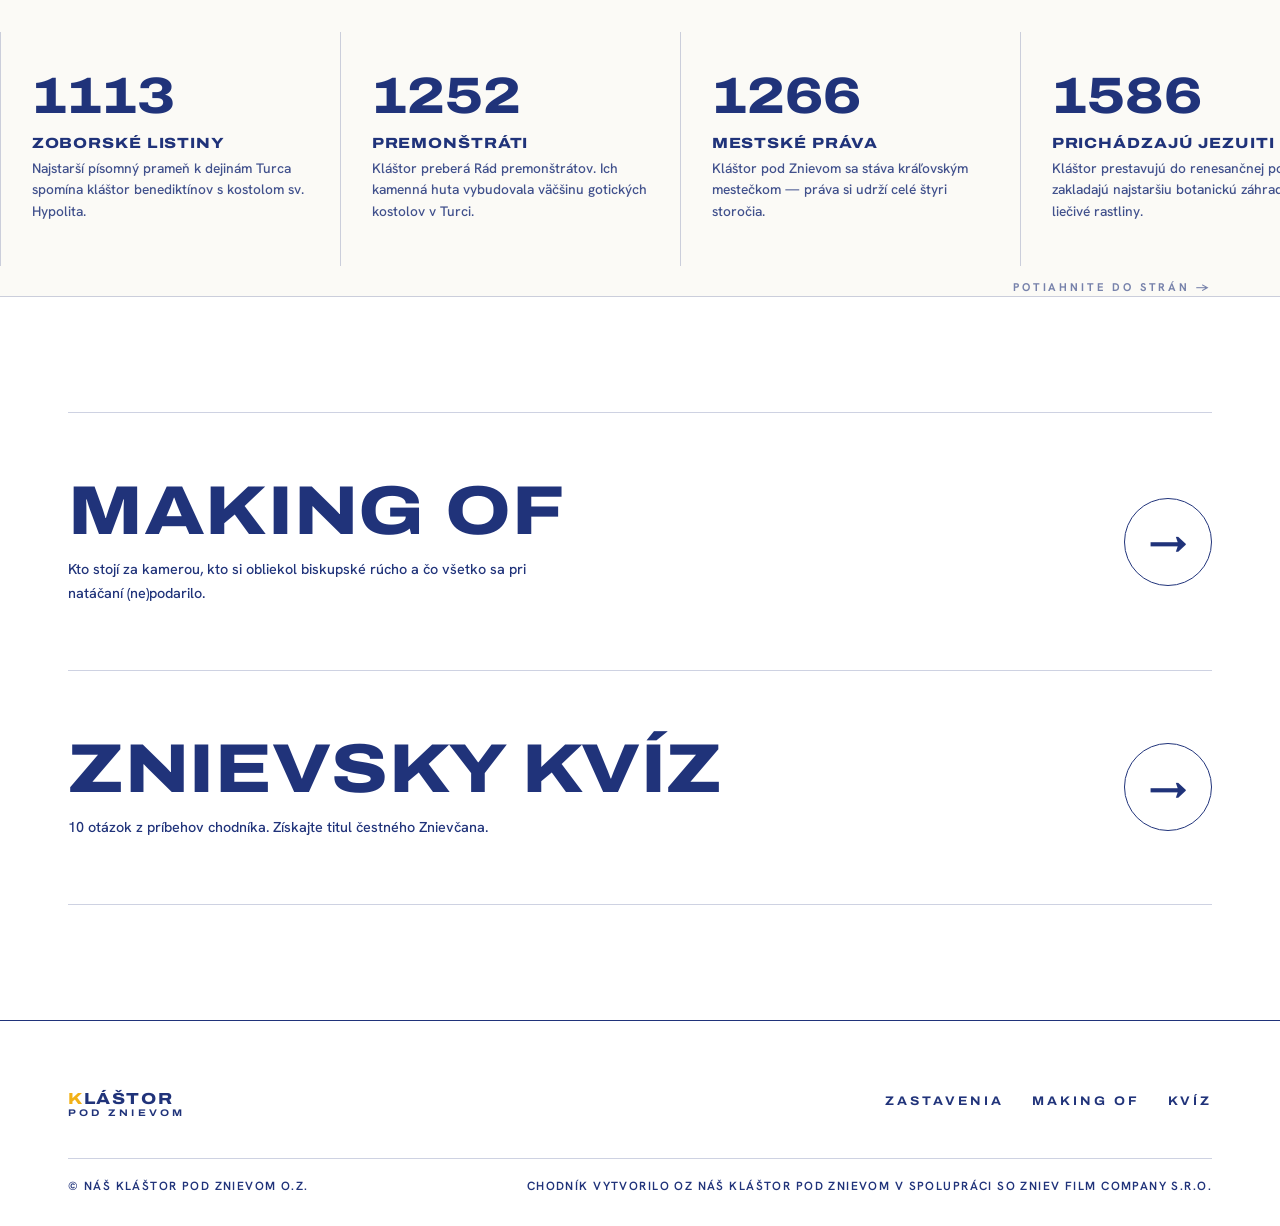
==== commit da788aed: "Opravy podľa pripomienok: logo ZFC, tvorcovia, presuny postáv, podrobnejšia mapa - Logo Zniev Film C" ====
--- a/index.html
+++ b/index.html
@@ -14,7 +14,10 @@
 
 <header class="nav">
   <div class="nav-inner">
-    <a class="brand" href="index.html"><span class="k">K</span>LÁŠTOR<small>POD ZNIEVOM</small></a>
+    <div class="brand-wrap">
+      <a class="brand" href="index.html"><span class="k">K</span>LÁŠTOR<small>POD ZNIEVOM</small></a>
+      <svg class="zfc-logo" viewBox="0 0 236 84" role="img" aria-label="Zniev Film Company"><rect width="236" height="84" rx="10" fill="#1b1b1b"/><rect x="14" y="20" width="44" height="44" rx="5" fill="#d8404a"/><g fill="#1b1b1b"><circle cx="28" cy="34" r="6.5"/><circle cx="42" cy="34" r="6.5"/><rect x="20" y="38" width="26" height="16" rx="2"/><path d="M46 42 L56 36 L56 56 L46 50 Z"/></g><text x="72" y="43" font-family="Archivo, Arial, sans-serif" font-weight="800" font-size="25" fill="#fff">ZNIEV FILM</text><text x="72" y="71" font-family="Archivo, Arial, sans-serif" font-weight="800" font-size="25" fill="#fff">COMPANY</text></svg>
+    </div>
     <button class="nav-toggle" aria-label="Menu"><span></span><span></span><span></span></button>
     <ul class="nav-links">
       <li><a href="index.html" class="active">Chodník</a></li>
@@ -60,18 +63,7 @@
   </div>
 </div>
 
-<section class="section">
-  <div class="wrap">
-    <div class="stats reveal">
-      <div class="stat"><b>12</b><span>zastavení na okruhu</span></div>
-      <div class="stat"><b>9+</b><span>filmových príbehov</span></div>
-      <div class="stat"><b>1113</b><span>prvá písomná zmienka</span></div>
-      <div class="stat"><b>~3<small style="font-size:.45em"> km</small></b><span>pešo mestečkom</span></div>
-    </div>
-  </div>
-</section>
-
-<section class="section" id="ako" style="padding-top:0">
+<section class="section" id="ako">
   <div class="wrap">
     <div class="section-head reveal">
       <span class="label">Ako chodník funguje</span>
@@ -97,20 +89,76 @@
         <span class="corner tl"></span><span class="corner tr"></span><span class="corner bl"></span><span class="corner br"></span>
         <div class="map-title"><span>Cesta mestečkom pod Znievom</span><span class="dotleg"><i></i>vybrané</span></div>
         <svg id="trail-map" viewBox="0 0 640 480" xmlns="http://www.w3.org/2000/svg" role="img" aria-label="Mapa okruhu s 12 zastaveniami">
-          <g opacity=".55">
-            <ellipse cx="80" cy="270" rx="90" ry="120" fill="#eef0f8"/>
-            <ellipse cx="80" cy="270" rx="90" ry="120" fill="url(#hatch2)"/>
-            <ellipse cx="140" cy="360" rx="80" ry="90" fill="#c9cde4"/>
-            <ellipse cx="560" cy="90" rx="70" ry="60" fill="#eef0f8"/>
-            <path d="M60 190 l16 -52 7 11 7 -20 7 20 7 -11 16 52 Z" fill="#20337a"/>
-            <rect x="73" y="180" width="34" height="14" fill="#20337a"/>
-          </g>
-          <defs>
-            <pattern id="hatch2" width="7" height="7" patternTransform="rotate(45)" patternUnits="userSpaceOnUse">
-              <line x1="0" y1="0" x2="0" y2="7" stroke="#20337a" stroke-width="1" opacity=".3"/>
-            </pattern>
-          </defs>
-          <path d="M40 140 Q 200 120 340 132 Q 480 144 620 118" fill="none" stroke="#8fbcdc" stroke-width="5" stroke-linecap="round" opacity=".55"/>
+          <!-- kopce -->
+          <ellipse cx="72" cy="258" rx="98" ry="122" fill="#c9cde4" opacity=".55"/>
+          <ellipse cx="132" cy="366" rx="86" ry="88" fill="#aab3d8" opacity=".5"/>
+          <ellipse cx="568" cy="70" rx="64" ry="50" fill="#eef0f8"/>
+          <!-- hrad Zniev -->
+          <path d="M58 192 l16 -52 7 11 7 -20 7 20 7 -11 16 52 Z" fill="#20337a"/>
+          <rect x="71" y="182" width="34" height="14" fill="#20337a"/>
+          <!-- potok Vríca -->
+          <path d="M28 150 Q 160 128 300 140 Q 460 154 620 124" fill="none" stroke="#8fbcdc" stroke-width="5" stroke-linecap="round" opacity=".6"/>
+          <!-- kalvária na kopci -->
+          <g stroke="#20337a" stroke-width="2" stroke-linejoin="round">
+            <rect x="134" y="326" width="22" height="17" fill="#fff"/>
+            <path d="M131 326 L145 305 L159 326 Z" fill="#20337a"/>
+            <path d="M145 305 L145 297 M141 300 L149 300" fill="none" stroke-width="1.6"/>
+            <path d="M112 350 l4 -8 4 8 Z M166 352 l4 -8 4 8 Z" fill="#fff" stroke-width="1.4"/>
+          </g>
+          <!-- kostol sv. Mikuláša (pri 2) -->
+          <g stroke="#20337a" stroke-width="2" stroke-linejoin="round">
+            <rect x="200" y="114" width="16" height="36" fill="#fff"/>
+            <path d="M197 114 L208 92 L219 114 Z" fill="#20337a"/>
+            <rect x="216" y="128" width="32" height="22" fill="#fff"/>
+            <path d="M213 128 L232 112 L251 128 Z" fill="#d8404a"/>
+          </g>
+          <!-- radové domčeky pri ulici -->
+          <g stroke="#20337a" stroke-width="1.8" stroke-linejoin="round">
+            <rect x="254" y="128" width="24" height="15" fill="#fff"/><path d="M251 128 L266 116 L281 128 Z" fill="#d8404a"/>
+            <rect x="286" y="134" width="24" height="15" fill="#fff"/><path d="M283 134 L298 122 L313 134 Z" fill="#f2b117"/>
+            <rect x="318" y="144" width="24" height="15" fill="#fff"/><path d="M315 144 L330 132 L345 144 Z" fill="#d8404a"/>
+            <rect x="252" y="186" width="26" height="16" fill="#fff"/><path d="M249 186 L265 173 L281 186 Z" fill="#f2b117"/>
+            <rect x="296" y="194" width="26" height="16" fill="#fff"/><path d="M293 194 L309 181 L325 194 Z" fill="#d8404a"/>
+          </g>
+          <!-- tretia budova gymnázia (pri 6) -->
+          <g stroke="#20337a" stroke-width="2">
+            <rect x="356" y="124" width="68" height="38" fill="#fff"/>
+            <path d="M362 133 h56 M362 143 h56 M362 153 h56" fill="none" stroke-width="1.2"/>
+          </g>
+          <!-- kláštor (pri 7) -->
+          <g stroke="#20337a" stroke-width="2" stroke-linejoin="round">
+            <rect x="497" y="58" width="82" height="34" fill="#fff"/>
+            <path d="M493 58 L538 42 L583 58 Z" fill="#20337a"/>
+            <rect x="481" y="46" width="16" height="46" fill="#fff"/>
+            <path d="M478 46 L489 24 L500 46 Z" fill="#20337a"/>
+            <path d="M506 68 h8 M520 68 h8 M534 68 h8 M548 68 h8 M562 68 h8" fill="none" stroke-width="1.5"/>
+          </g>
+          <!-- kúria (pri 8), dom olejkára (pri 9), dlhý dom (pri 10) -->
+          <g stroke="#20337a" stroke-width="1.8" stroke-linejoin="round">
+            <rect x="482" y="152" width="40" height="18" fill="#fff"/><path d="M479 152 L502 138 L525 152 Z" fill="#d8404a"/>
+            <rect x="426" y="196" width="42" height="18" fill="#fff"/><path d="M423 196 L447 182 L471 196 Z" fill="#f2b117"/>
+            <rect x="434" y="250" width="46" height="18" fill="#fff"/><path d="M431 250 L457 236 L483 250 Z" fill="#d8404a"/>
+          </g>
+          <!-- lúky -->
+          <ellipse cx="430" cy="306" rx="44" ry="12" fill="#7fae8e" opacity=".55"/>
+          <ellipse cx="362" cy="338" rx="38" ry="11" fill="#3f9e63" opacity=".4"/>
+          <ellipse cx="474" cy="338" rx="30" ry="10" fill="#3f9e63" opacity=".3"/>
+          <!-- stromy -->
+          <g stroke="#20337a" stroke-width="1.8">
+            <line x1="244" y1="202" x2="244" y2="188"/><circle cx="244" cy="181" r="8" fill="#3f9e63"/>
+            <line x1="342" y1="214" x2="342" y2="200"/><circle cx="342" cy="193" r="8" fill="#3f9e63"/>
+            <line x1="368" y1="242" x2="368" y2="230"/><circle cx="368" cy="223" r="7" fill="#3f9e63"/>
+            <line x1="212" y1="310" x2="212" y2="298"/><circle cx="212" cy="291" r="7" fill="#3f9e63"/>
+            <line x1="502" y1="302" x2="502" y2="290"/><circle cx="502" cy="283" r="7" fill="#3f9e63"/>
+          </g>
+          <!-- bicykle -->
+          <g fill="none" stroke="#20337a" stroke-width="1.8">
+            <circle cx="534" cy="332" r="7"/><circle cx="552" cy="332" r="7"/>
+            <path d="M534 332 L542 320 L552 332 M542 320 L540 316 M537 316 h7"/>
+            <circle cx="568" cy="346" r="6"/><circle cx="584" cy="346" r="6"/>
+            <path d="M568 346 L575 336 L584 346 M575 336 L573 333 M570 333 h6"/>
+          </g>
+          <!-- trasa -->
           <path id="route" d="M200 250 L200 178 L232 162 L262 158 L292 162 L322 176 L392 170 L520 118 L540 128 L470 178 L408 202 L398 228 L412 258 L400 300 L330 388 L262 396 L172 360 L172 292 Z"
                 fill="none" stroke="#20337a" stroke-width="3.5" stroke-dasharray="1 9" stroke-linecap="round"/>
           <g>
@@ -190,7 +238,7 @@
         <a href="kviz.html">Kvíz</a>
       </nav>
     </div>
-    <p class="footer-note"><span>© Kláštor pod Znievom</span><span>Náučný chodník · Cesta mestečkom pod Znievom</span></p>
+    <p class="footer-note"><span>© Náš Kláštor pod Znievom o.z.</span><span>Chodník vytvorilo OZ Náš Kláštor pod Znievom v spolupráci so Zniev Film Company s.r.o.</span></p>
   </div>
 </footer>
 
--- a/css/style.css
+++ b/css/style.css
@@ -115,6 +115,13 @@
 .brand .k { color: var(--gold); }
 .brand small { display: block; font-size: .6rem; letter-spacing: .32em; font-weight: 700; }
 
+.brand-wrap { display: flex; align-items: center; gap: 16px; }
+.zfc-logo {
+  height: 42px; width: auto; display: block;
+  border-left: 1px solid var(--hair); padding-left: 16px;
+}
+@media (max-width: 880px) { .zfc-logo { height: 34px; } }
+
 .nav-links { display: flex; gap: clamp(14px, 3vw, 38px); list-style: none; align-items: center; }
 .nav-links a {
   text-decoration: none;
@@ -173,9 +180,9 @@
    ------------------------------------------------------------ */
 .hero { border-bottom: 1px solid var(--hair); overflow: hidden; }
 .hero-grid {
-  display: grid; grid-template-columns: 1.15fr .85fr;
-  gap: clamp(30px, 5vw, 80px); align-items: center;
-  padding: clamp(60px, 8vw, 120px) 0 clamp(50px, 7vw, 100px);
+  display: grid; grid-template-columns: 1fr 1.05fr;
+  gap: clamp(30px, 4vw, 60px); align-items: center;
+  padding: clamp(50px, 6vw, 90px) 0 clamp(50px, 7vw, 100px);
 }
 @media (max-width: 940px) { .hero-grid { grid-template-columns: 1fr; } }
 
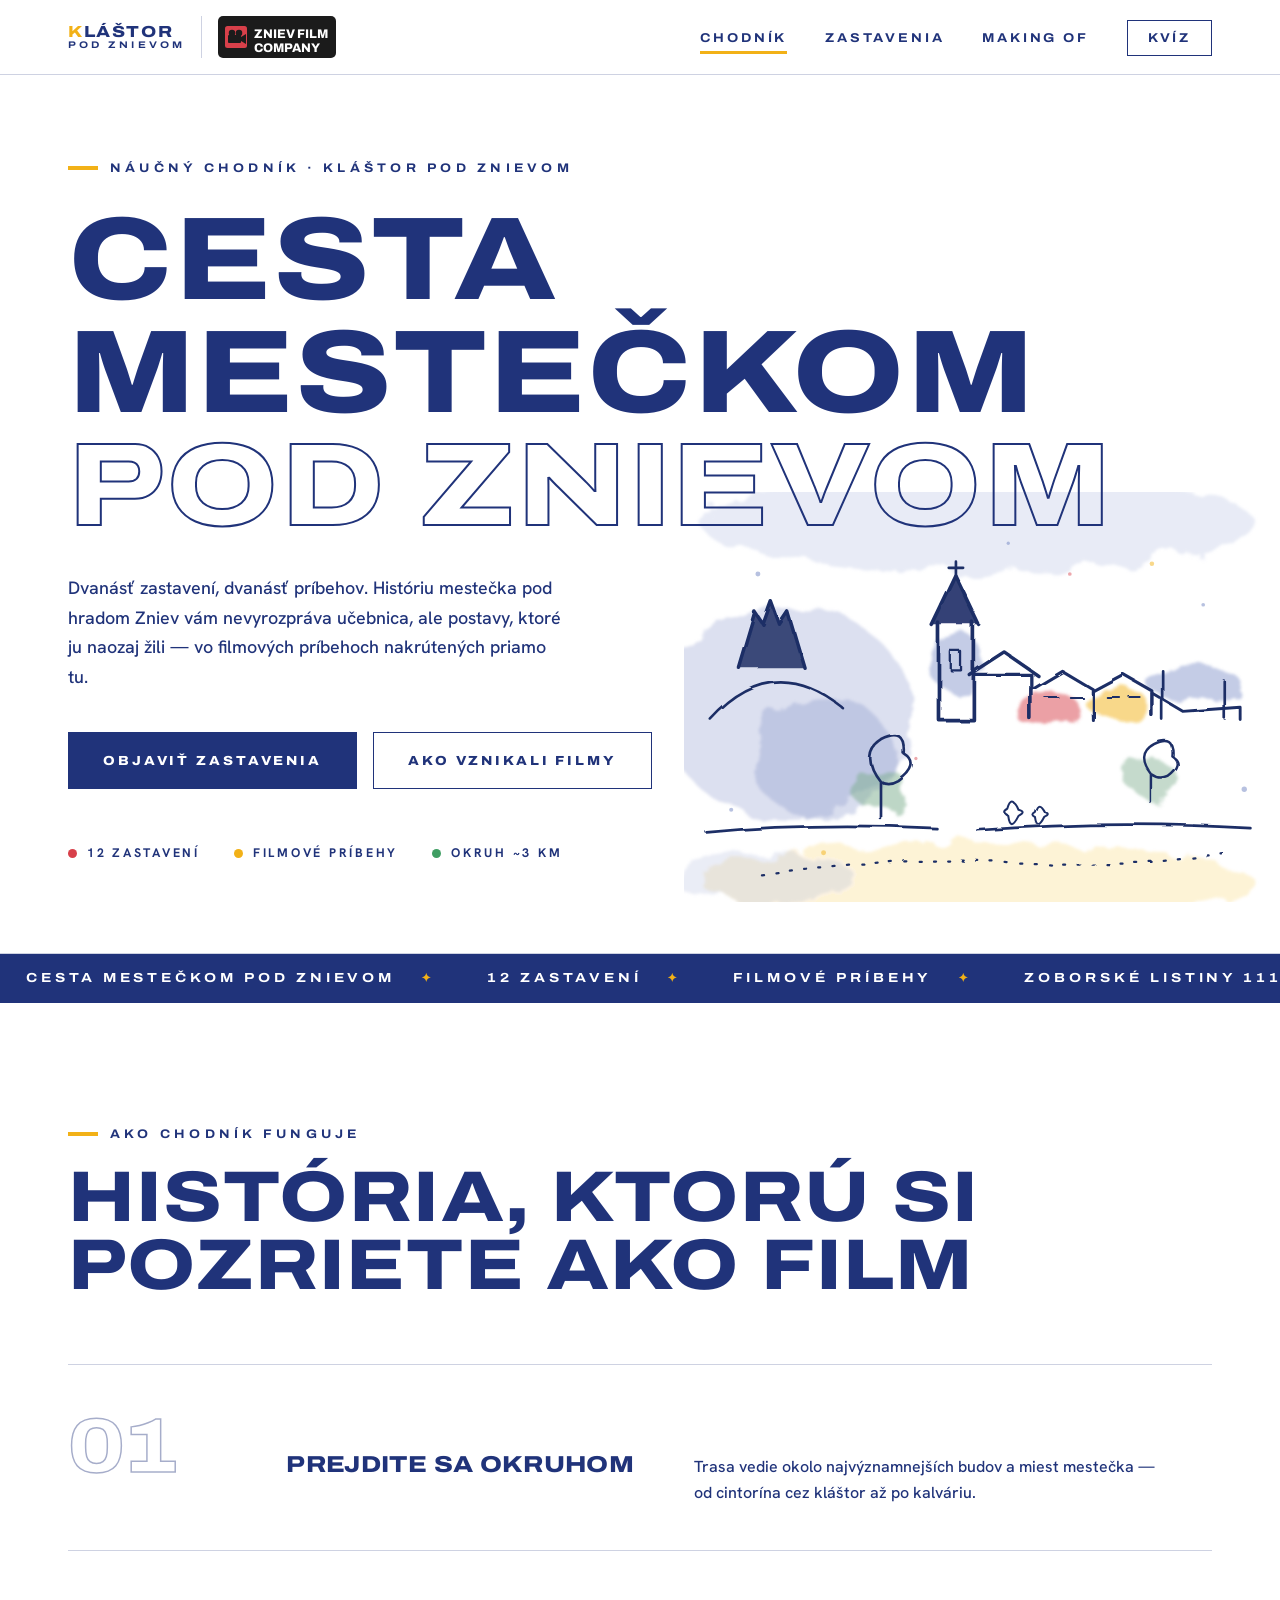
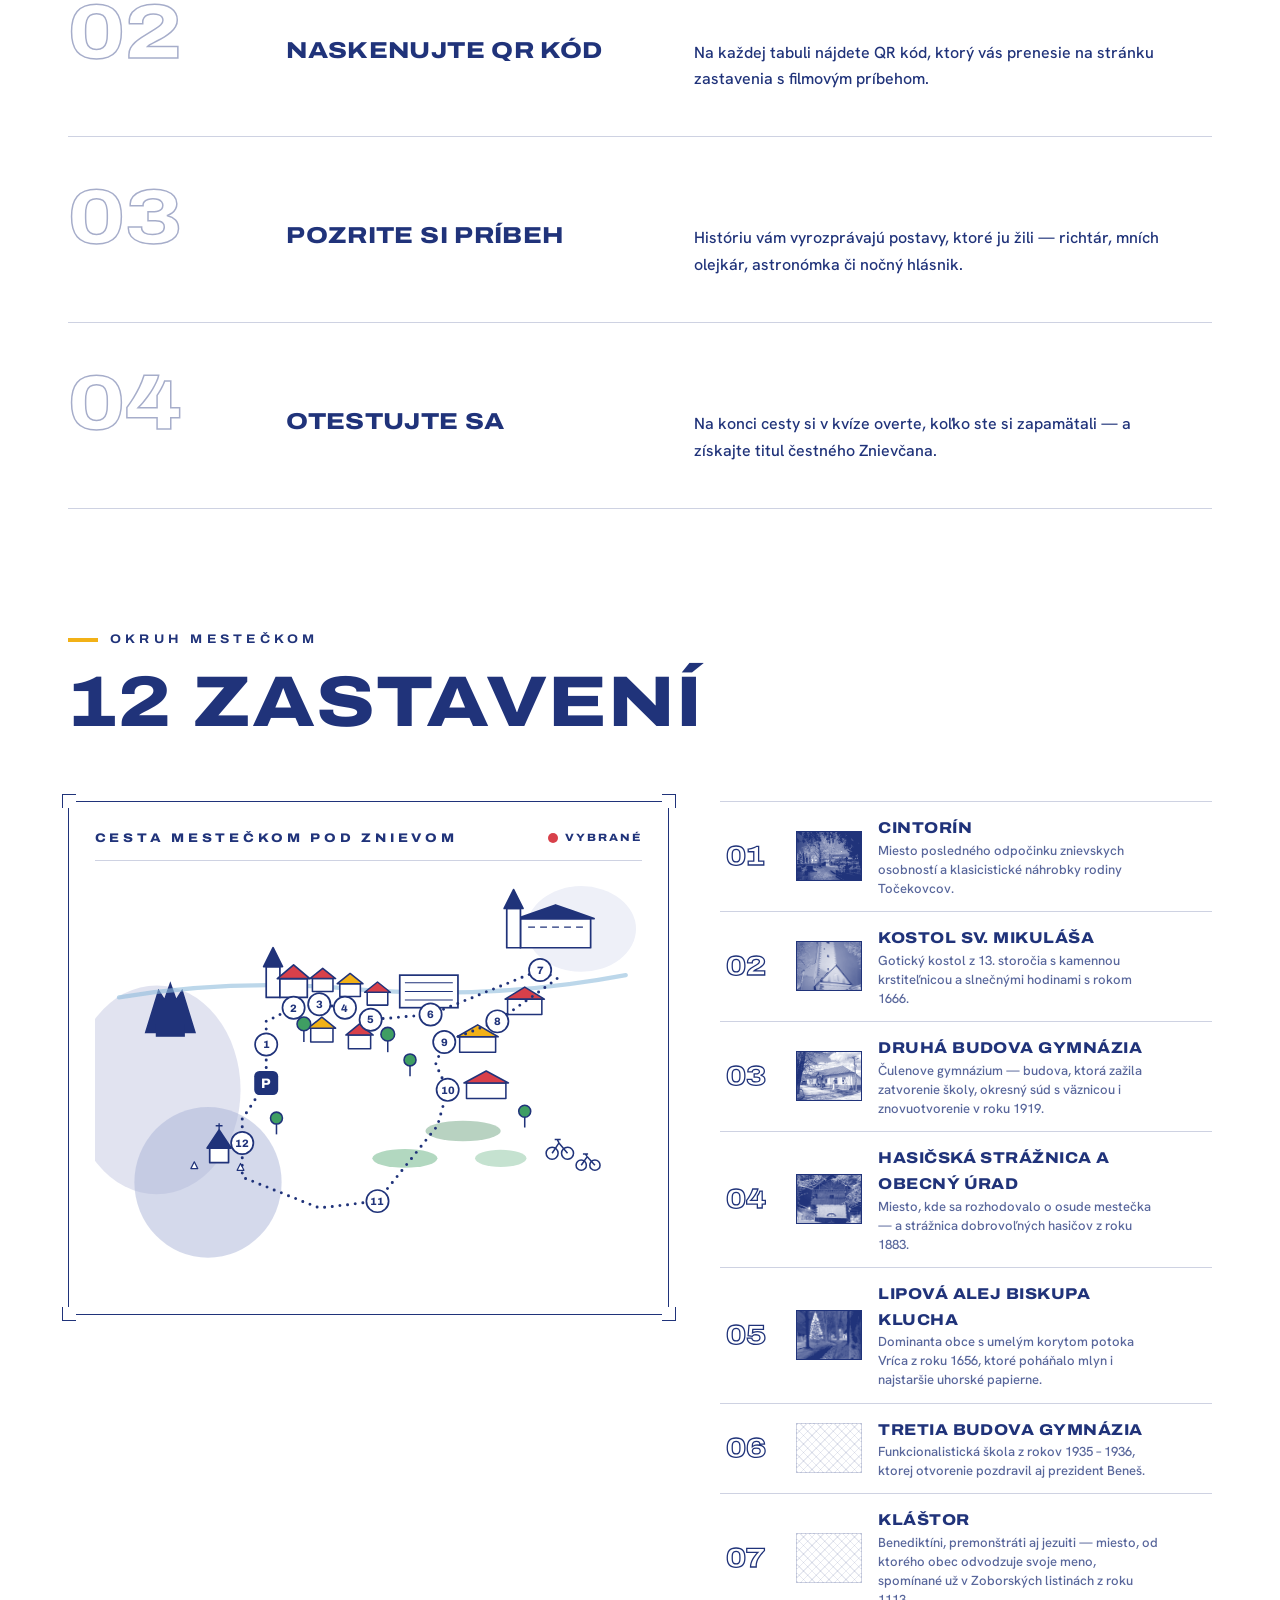
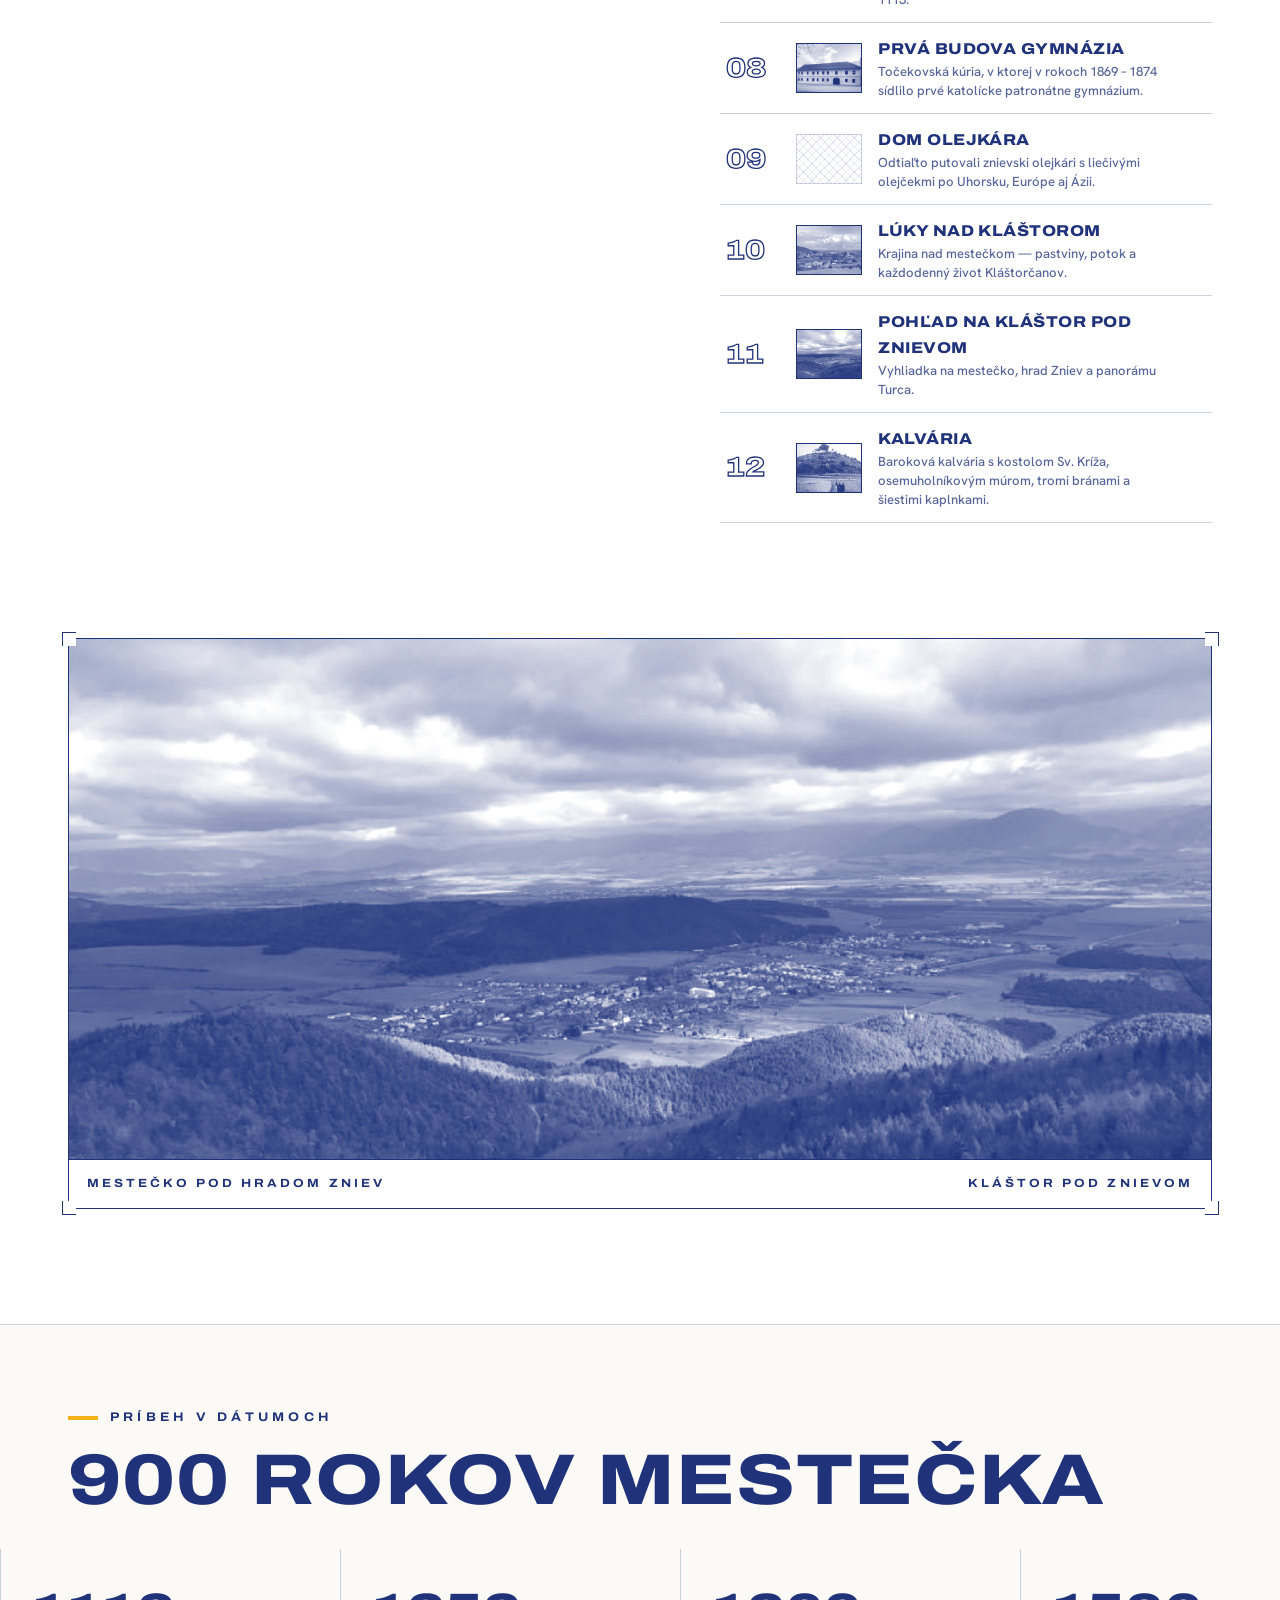
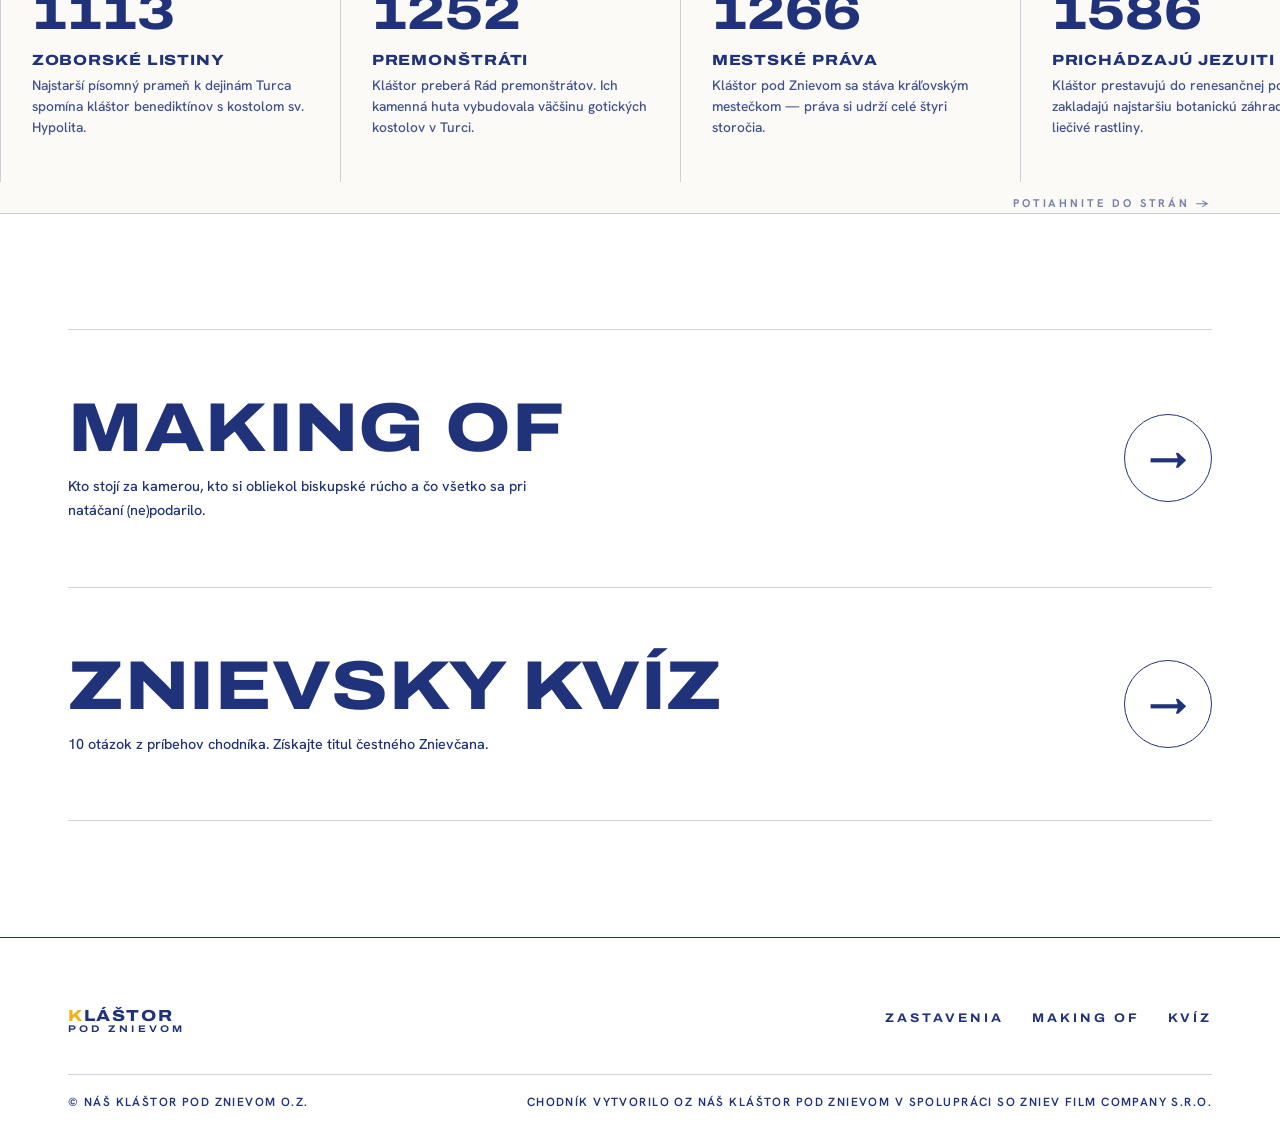
==== commit 826f3081: "Úvodná skica veľká a vpravo pri titulku ako na podstránkach" ====
--- a/index.html
+++ b/index.html
@@ -29,29 +29,23 @@
 </header>
 
 <section class="hero">
-  <div class="wrap">
-    <div class="hero-grid">
-      <div>
-        <span class="label">Náučný chodník · Kláštor pod Znievom</span>
-        <h1 class="display-xl">Cesta<br>mestečkom<br><em>pod Znievom</em></h1>
-        <p class="lead">Dvanásť zastavení, dvanásť príbehov. Históriu mestečka pod hradom Zniev
-          vám nevyrozpráva učebnica, ale postavy, ktoré ju naozaj žili — vo filmových
-          príbehoch nakrútených priamo tu.</p>
-        <div class="hero-actions">
-          <a class="btn btn-solid" href="#zastavenia">Objaviť zastavenia</a>
-          <a class="btn" href="making-of.html">Ako vznikali filmy</a>
-        </div>
-        <div class="hero-meta">
-          <span><i></i>12 zastavení</span>
-          <span><i></i>Filmové príbehy</span>
-          <span><i></i>Okruh ~3 km</span>
-        </div>
-      </div>
-
-      <figure class="hero-art" aria-hidden="true">
-        <img src="img/sketch/uvod.svg" alt="Skica mestečka pod Znievom" class="sketch-img">
-        <figcaption><span>Mestečko pod Znievom</span><span>okruh · 12 zastavení</span></figcaption>
-      </figure>
+  <div class="wrap hero-inner">
+    <figure class="hero-sketch" aria-hidden="true">
+      <img src="img/sketch/uvod.svg" alt="">
+    </figure>
+    <span class="label">Náučný chodník · Kláštor pod Znievom</span>
+    <h1 class="display-xl">Cesta<br>mestečkom<br><em>pod Znievom</em></h1>
+    <p class="lead">Dvanásť zastavení, dvanásť príbehov. Históriu mestečka pod hradom Zniev
+      vám nevyrozpráva učebnica, ale postavy, ktoré ju naozaj žili — vo filmových
+      príbehoch nakrútených priamo tu.</p>
+    <div class="hero-actions">
+      <a class="btn btn-solid" href="#zastavenia">Objaviť zastavenia</a>
+      <a class="btn" href="making-of.html">Ako vznikali filmy</a>
+    </div>
+    <div class="hero-meta">
+      <span><i></i>12 zastavení</span>
+      <span><i></i>Filmové príbehy</span>
+      <span><i></i>Okruh ~3 km</span>
     </div>
   </div>
 </section>
--- a/css/style.css
+++ b/css/style.css
@@ -179,16 +179,29 @@
    HERO — biely panel s obrovským titulkom a ilustráciou
    ------------------------------------------------------------ */
 .hero { border-bottom: 1px solid var(--hair); overflow: hidden; }
-.hero-grid {
-  display: grid; grid-template-columns: 1fr 1.05fr;
-  gap: clamp(30px, 4vw, 60px); align-items: center;
-  padding: clamp(50px, 6vw, 90px) 0 clamp(50px, 7vw, 100px);
-}
-@media (max-width: 940px) { .hero-grid { grid-template-columns: 1fr; } }
+.hero-inner {
+  position: relative;
+  padding-top: clamp(50px, 6vw, 90px);
+  padding-bottom: clamp(50px, 7vw, 100px);
+}
+.hero-inner > * { position: relative; z-index: 2; }
+
+/* skica ako na podstránkach: veľká, vpravo, za textom */
+.hero-sketch {
+  position: absolute; z-index: 1;
+  right: clamp(-30px, -1vw, 10px);
+  bottom: clamp(20px, 4vw, 60px);
+  width: clamp(360px, 46vw, 720px);
+  margin: 0; pointer-events: none;
+}
+.hero-sketch img { width: 100%; height: auto; display: block; }
+@media (max-width: 940px) {
+  .hero-sketch { position: static; width: min(480px, 100%); margin: 0 auto 18px; }
+}
 
 .hero h1 { margin: 26px 0 30px; }
 .hero h1 em { font-style: normal; color: transparent; -webkit-text-stroke: 2px var(--blue); }
-.hero .lead { margin-bottom: 40px; }
+.hero .lead { margin-bottom: 40px; max-width: 50ch; }
 .hero-actions { display: flex; gap: 16px; flex-wrap: wrap; }
 
 .hero-meta {
@@ -200,14 +213,6 @@
 .hero-meta span:nth-child(2) i { background: var(--gold); }
 .hero-meta span:nth-child(3) i { background: var(--green); }
 
-.hero-art { position: relative; }
-.hero-art svg, .hero-art img { width: 100%; height: auto; display: block; }
-.hero-art figcaption {
-  margin-top: 14px; font-size: .72rem; font-weight: 700;
-  letter-spacing: .26em; text-transform: uppercase;
-  display: flex; justify-content: space-between; gap: 10px;
-  border-top: 1px solid var(--hair); padding-top: 12px;
-}
 
 /* ------------------------------------------------------------
    BEŽIACI PÁS — ako gravírovaná lišta
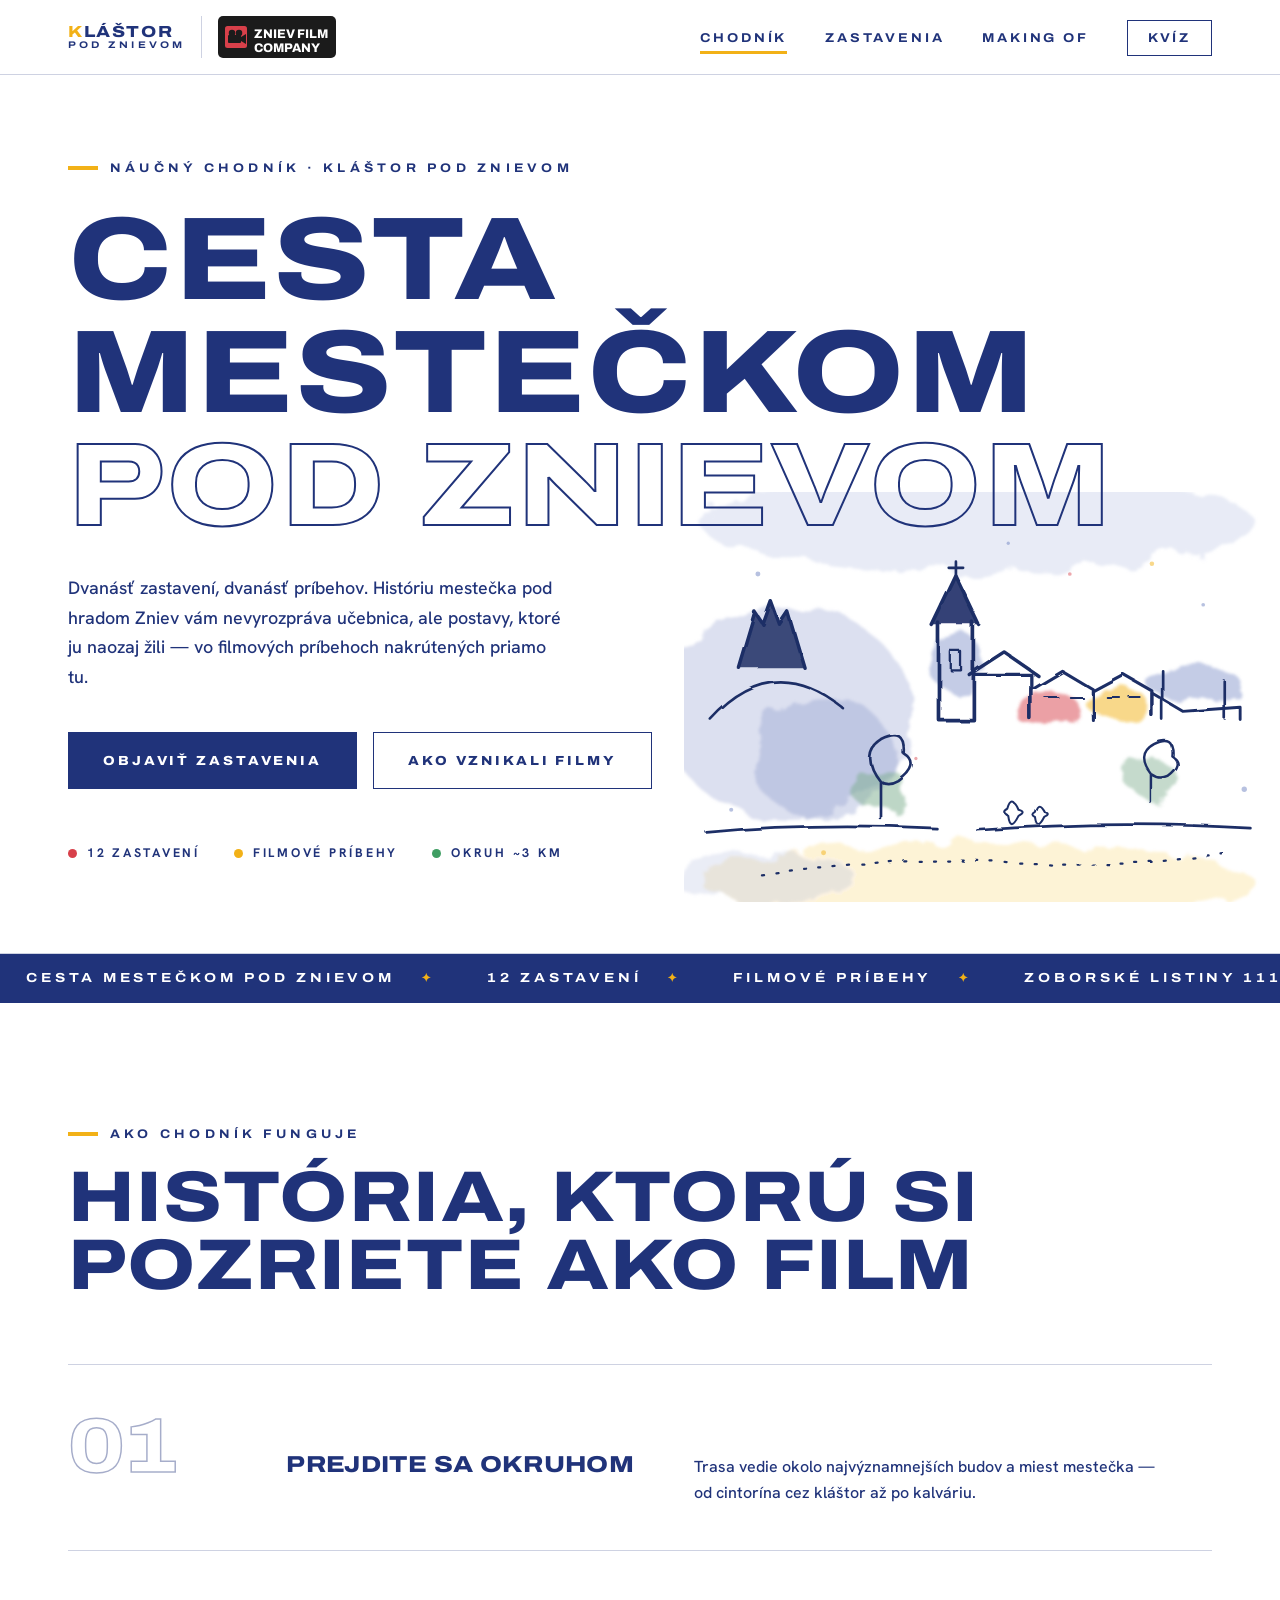
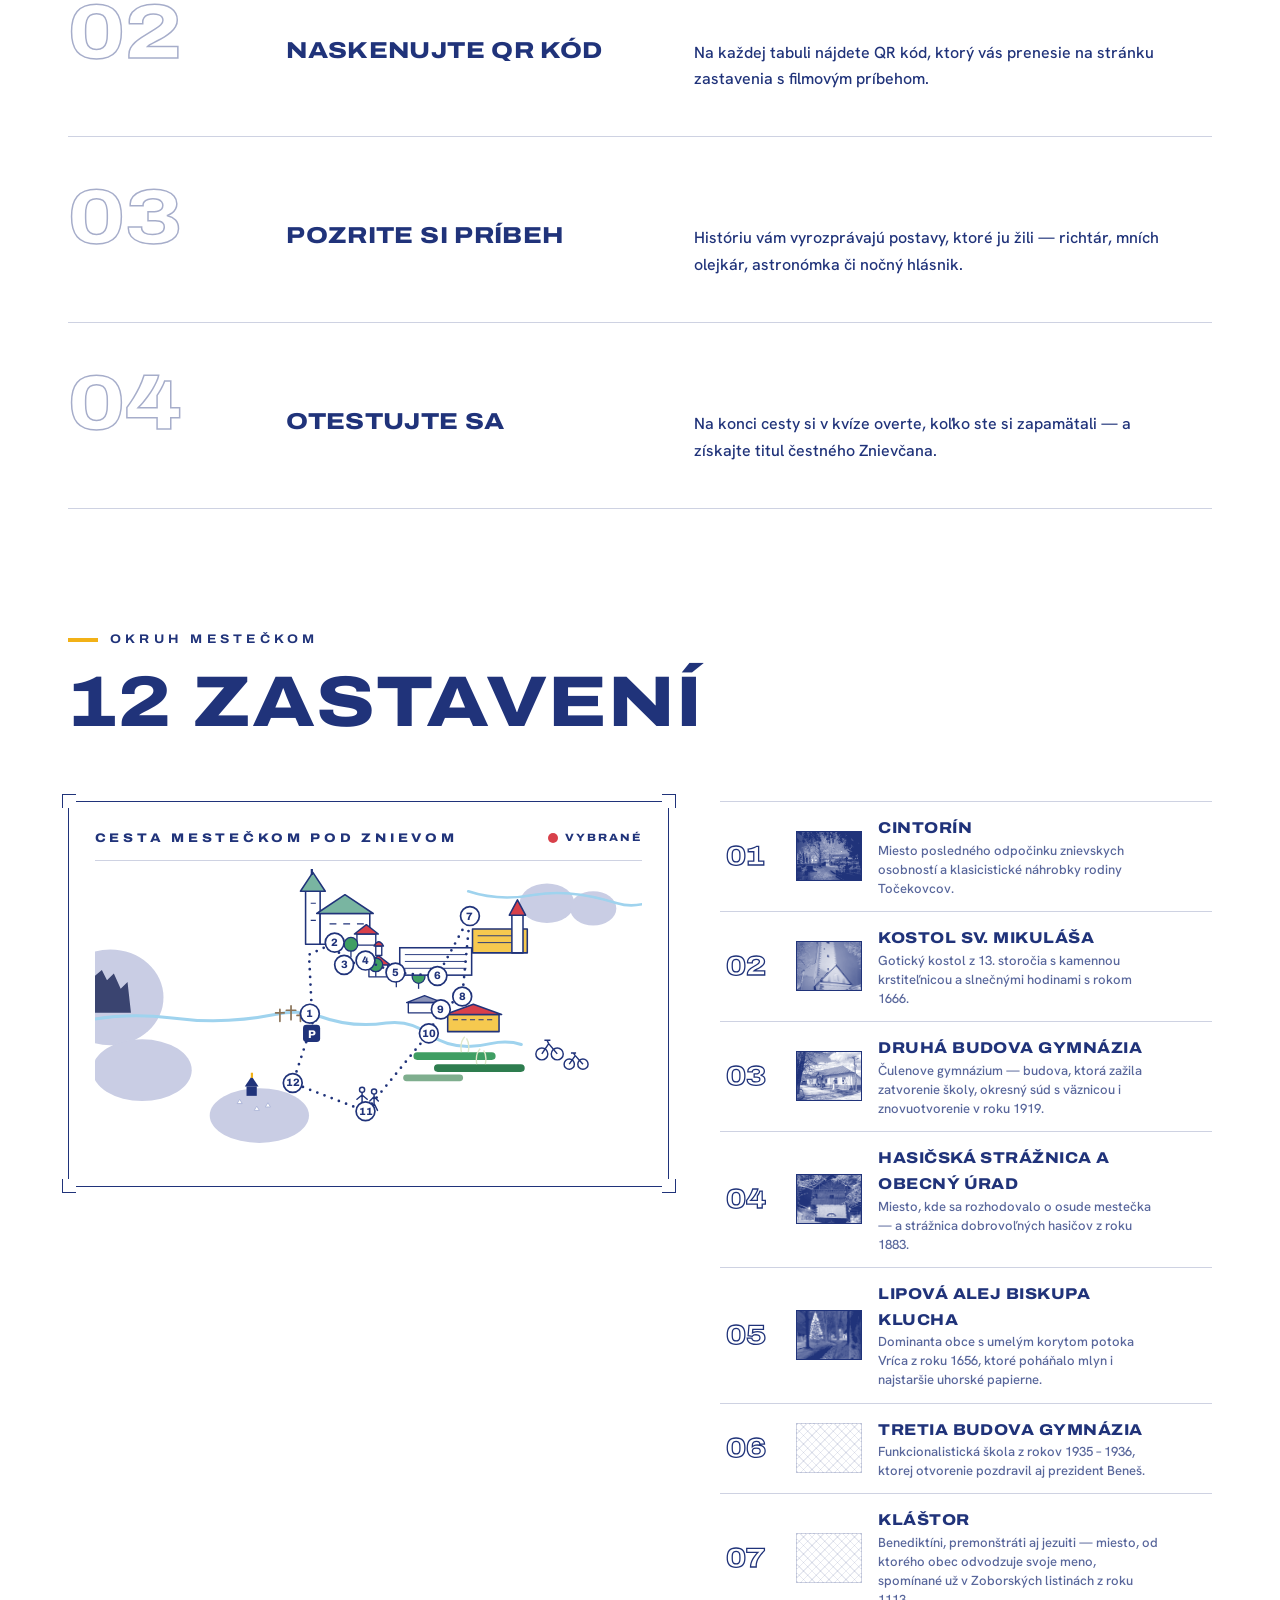
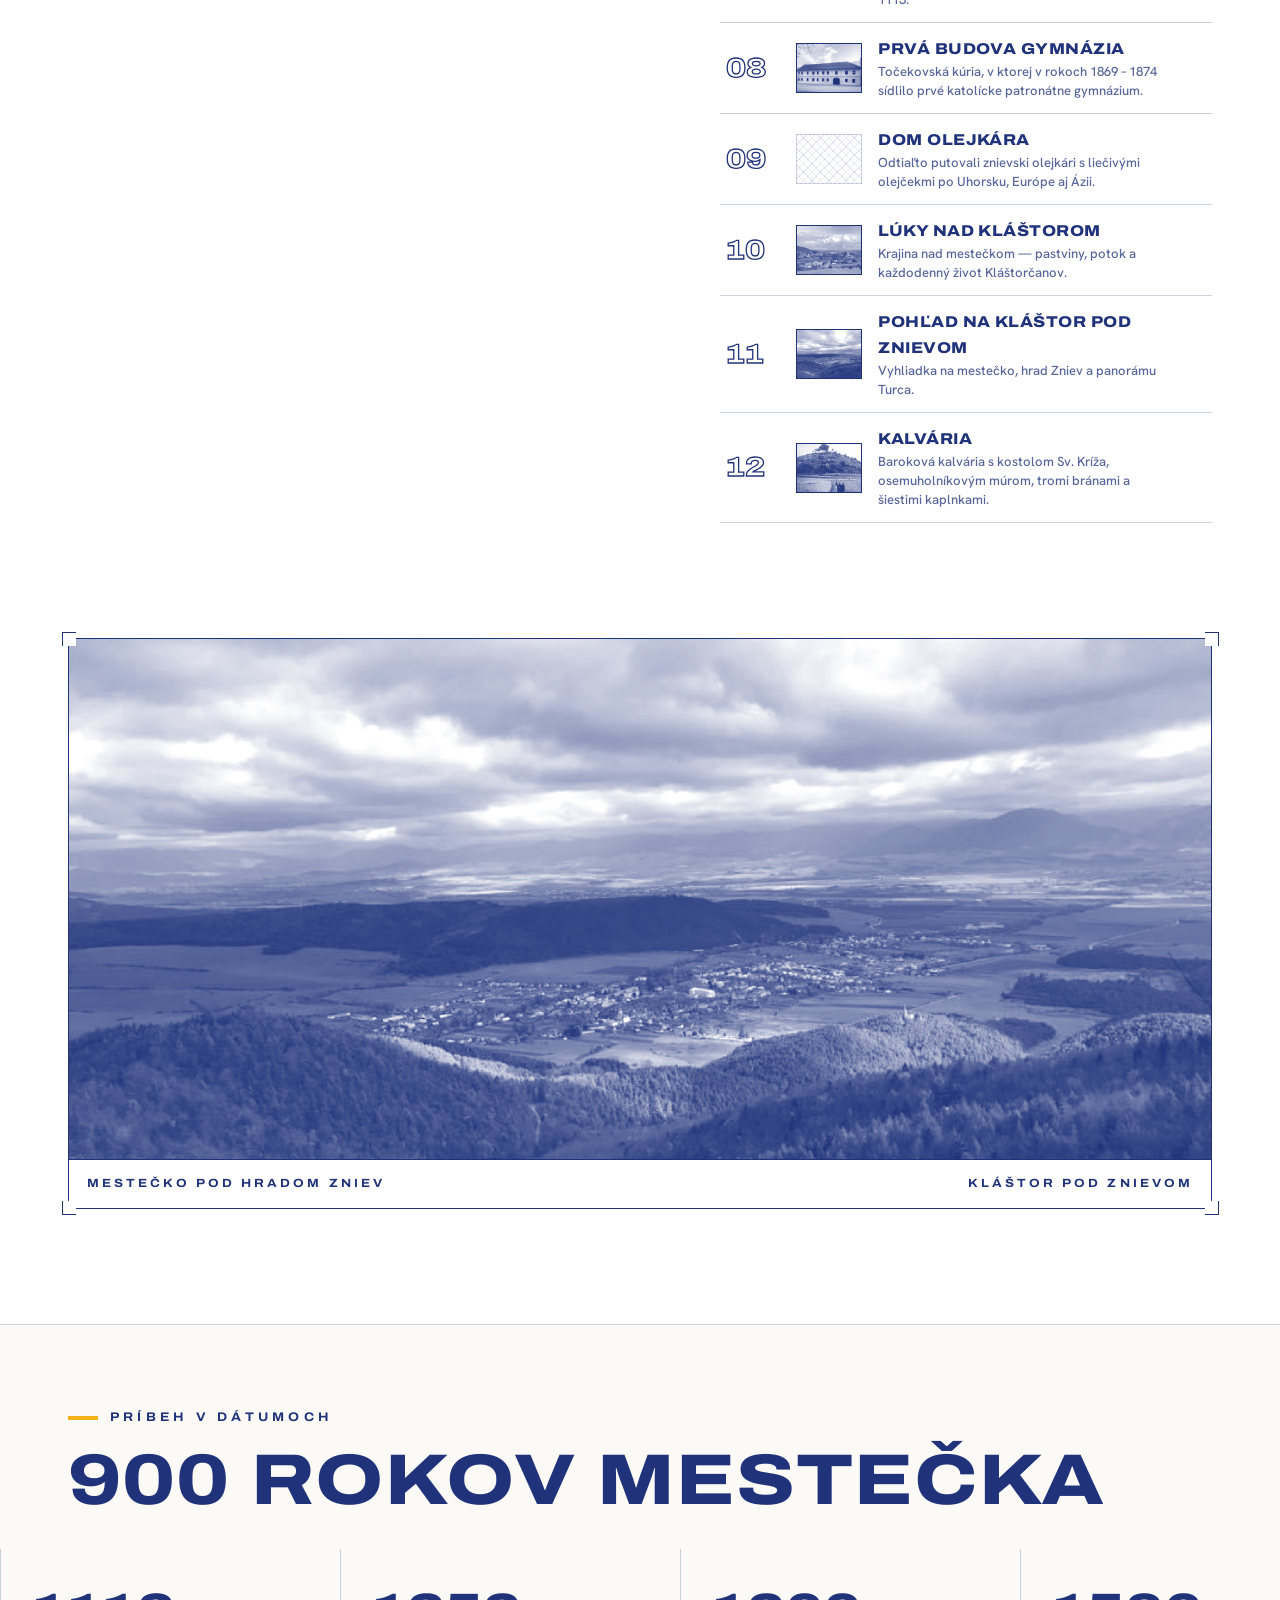
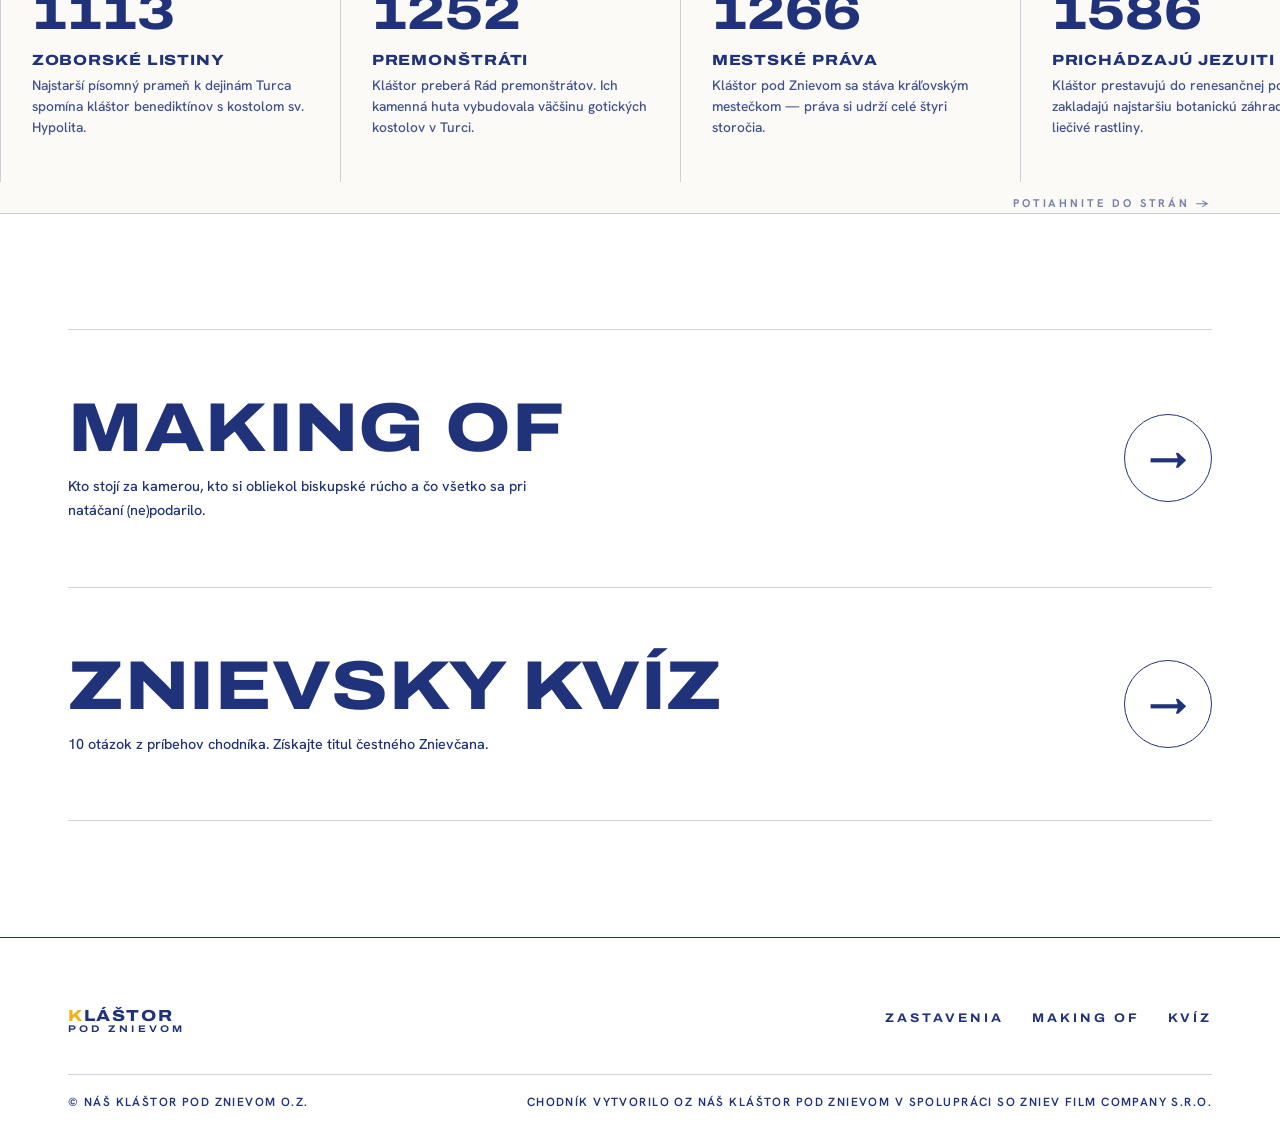
==== commit 1ae39edb: "Mapa okruhu prekreslená presne podľa mapy na tabuliach Trasa, potok cez stred mestečka, pozície budo" ====
--- a/index.html
+++ b/index.html
@@ -82,82 +82,110 @@
       <div class="map-card frame reveal">
         <span class="corner tl"></span><span class="corner tr"></span><span class="corner bl"></span><span class="corner br"></span>
         <div class="map-title"><span>Cesta mestečkom pod Znievom</span><span class="dotleg"><i></i>vybrané</span></div>
-        <svg id="trail-map" viewBox="0 0 640 480" xmlns="http://www.w3.org/2000/svg" role="img" aria-label="Mapa okruhu s 12 zastaveniami">
-          <!-- kopce -->
-          <ellipse cx="72" cy="258" rx="98" ry="122" fill="#c9cde4" opacity=".55"/>
-          <ellipse cx="132" cy="366" rx="86" ry="88" fill="#aab3d8" opacity=".5"/>
-          <ellipse cx="568" cy="70" rx="64" ry="50" fill="#eef0f8"/>
-          <!-- hrad Zniev -->
-          <path d="M58 192 l16 -52 7 11 7 -20 7 20 7 -11 16 52 Z" fill="#20337a"/>
-          <rect x="71" y="182" width="34" height="14" fill="#20337a"/>
-          <!-- potok Vríca -->
-          <path d="M28 150 Q 160 128 300 140 Q 460 154 620 124" fill="none" stroke="#8fbcdc" stroke-width="5" stroke-linecap="round" opacity=".6"/>
-          <!-- kalvária na kopci -->
-          <g stroke="#20337a" stroke-width="2" stroke-linejoin="round">
-            <rect x="134" y="326" width="22" height="17" fill="#fff"/>
-            <path d="M131 326 L145 305 L159 326 Z" fill="#20337a"/>
-            <path d="M145 305 L145 297 M141 300 L149 300" fill="none" stroke-width="1.6"/>
-            <path d="M112 350 l4 -8 4 8 Z M166 352 l4 -8 4 8 Z" fill="#fff" stroke-width="1.4"/>
-          </g>
-          <!-- kostol sv. Mikuláša (pri 2) -->
-          <g stroke="#20337a" stroke-width="2" stroke-linejoin="round">
-            <rect x="200" y="114" width="16" height="36" fill="#fff"/>
-            <path d="M197 114 L208 92 L219 114 Z" fill="#20337a"/>
-            <rect x="216" y="128" width="32" height="22" fill="#fff"/>
-            <path d="M213 128 L232 112 L251 128 Z" fill="#d8404a"/>
-          </g>
-          <!-- radové domčeky pri ulici -->
+        <svg id="trail-map" viewBox="0 0 640 330" xmlns="http://www.w3.org/2000/svg" role="img" aria-label="Mapa okruhu s 12 zastaveniami — verná kresba mapy z tabúľ">
+          <!-- kopce vľavo s hradom Zniev (ako na tabuli: hrad na ľavom okraji) -->
+          <ellipse cx="18" cy="150" rx="62" ry="56" fill="#c9cde4"/>
+          <ellipse cx="55" cy="235" rx="58" ry="36" fill="#c9cde4"/>
+          <path d="M-4 168 L-4 128 L8 118 L14 130 L22 122 L30 140 L38 132 L42 168 Z" fill="#3a4470"/>
+          <!-- kopce vpravo hore -->
+          <ellipse cx="528" cy="40" rx="32" ry="23" fill="#c9cde4"/>
+          <ellipse cx="582" cy="46" rx="27" ry="20" fill="#c9cde4"/>
+          <!-- kalvária: kopec s tmavou kaplnkou (vľavo dole, pri 12) -->
+          <ellipse cx="192" cy="288" rx="58" ry="32" fill="#c9cde4"/>
+          <g>
+            <rect x="177" y="254" width="12" height="11" fill="#20337a"/>
+            <path d="M175 254 L183 242 L191 254 Z" fill="#20337a"/>
+            <rect x="182" y="238" width="2.6" height="6" fill="#f2b117"/>
+            <path d="M166 274 l3 -5 3 5 Z M199 278 l3 -5 3 5 Z M186 282 l3 -5 3 5 Z" fill="#fff" stroke="#aab3d8" stroke-width="1"/>
+          </g>
+          <!-- potok: tečie stredom, popri parkovisku a pri zastavení 10 (ako na tabuli) -->
+          <path d="M-4 176 Q 40 168 90 174 Q 150 182 210 170 Q 240 164 262 172 Q 300 186 340 180 Q 368 176 392 194 Q 420 214 462 204 Q 482 200 498 205" fill="none" stroke="#9fd3ee" stroke-width="3.5" stroke-linecap="round"/>
+          <!-- malý potok vpravo hore -->
+          <path d="M436 26 Q 472 38 514 30 Q 556 23 610 40 Q 626 45 644 40" fill="none" stroke="#9fd3ee" stroke-width="3" stroke-linecap="round"/>
+          <!-- kostol sv. Mikuláša so zelenou strechou (veľký, nad 2) -->
           <g stroke="#20337a" stroke-width="1.8" stroke-linejoin="round">
-            <rect x="254" y="128" width="24" height="15" fill="#fff"/><path d="M251 128 L266 116 L281 128 Z" fill="#d8404a"/>
-            <rect x="286" y="134" width="24" height="15" fill="#fff"/><path d="M283 134 L298 122 L313 134 Z" fill="#f2b117"/>
-            <rect x="318" y="144" width="24" height="15" fill="#fff"/><path d="M315 144 L330 132 L345 144 Z" fill="#d8404a"/>
-            <rect x="252" y="186" width="26" height="16" fill="#fff"/><path d="M249 186 L265 173 L281 186 Z" fill="#f2b117"/>
-            <rect x="296" y="194" width="26" height="16" fill="#fff"/><path d="M293 194 L309 181 L325 194 Z" fill="#d8404a"/>
-          </g>
-          <!-- tretia budova gymnázia (pri 6) -->
-          <g stroke="#20337a" stroke-width="2">
-            <rect x="356" y="124" width="68" height="38" fill="#fff"/>
-            <path d="M362 133 h56 M362 143 h56 M362 153 h56" fill="none" stroke-width="1.2"/>
-          </g>
-          <!-- kláštor (pri 7) -->
-          <g stroke="#20337a" stroke-width="2" stroke-linejoin="round">
-            <rect x="497" y="58" width="82" height="34" fill="#fff"/>
-            <path d="M493 58 L538 42 L583 58 Z" fill="#20337a"/>
-            <rect x="481" y="46" width="16" height="46" fill="#fff"/>
-            <path d="M478 46 L489 24 L500 46 Z" fill="#20337a"/>
-            <path d="M506 68 h8 M520 68 h8 M534 68 h8 M548 68 h8 M562 68 h8" fill="none" stroke-width="1.5"/>
-          </g>
-          <!-- kúria (pri 8), dom olejkára (pri 9), dlhý dom (pri 10) -->
+            <rect x="246" y="26" width="17" height="62" fill="#fff"/>
+            <path d="M240 26 L254.5 4 L269 26 Z" fill="#79b5a1"/>
+            <rect x="252" y="0" width="2.6" height="7" fill="#20337a" stroke="none"/>
+            <rect x="263" y="52" width="58" height="36" fill="#fff"/>
+            <path d="M259 52 L292 30 L325 52 Z" fill="#79b5a1"/>
+            <path d="M252 40 h6 M252 60 h6 M274 64 h8 M290 64 h8 M306 64 h8" fill="none" stroke-width="1.4"/>
+          </g>
+          <!-- domček s červenou strechou vpravo od kostola -->
+          <g stroke="#20337a" stroke-width="1.6" stroke-linejoin="round">
+            <rect x="306" y="76" width="22" height="13" fill="#fff"/>
+            <path d="M303 76 L317 65 L331 76 Z" fill="#d8404a"/>
+          </g>
+          <!-- hasičská strážnica s vežičkou (pri 4) -->
+          <g stroke="#20337a" stroke-width="1.6" stroke-linejoin="round">
+            <rect x="320" y="112" width="22" height="14" fill="#fff"/>
+            <path d="M317 112 L331 101 L345 112 Z" fill="#d8404a"/>
+            <rect x="328" y="90" width="7" height="11" fill="#fff"/>
+            <path d="M326 90 Q 331.5 80 337 90 Z" fill="#d8404a"/>
+          </g>
+          <!-- stromy pozdĺž ulice (2–6) -->
+          <g stroke="#20337a" stroke-width="1.5">
+            <line x1="299" y1="103" x2="299" y2="94"/><circle cx="299" cy="88" r="8" fill="#3f9e63"/>
+            <line x1="328" y1="126" x2="328" y2="118"/><circle cx="328" cy="112" r="8" fill="#3f9e63"/>
+            <line x1="352" y1="138" x2="352" y2="130"/><circle cx="352" cy="124" r="7.5" fill="#3f9e63"/>
+            <line x1="378" y1="140" x2="378" y2="132"/><circle cx="378" cy="126" r="7.5" fill="#3f9e63"/>
+          </g>
+          <!-- tretia budova gymnázia — dlhá svetlá budova (za 6) -->
+          <g stroke="#20337a" stroke-width="1.8">
+            <rect x="356" y="92" width="84" height="32" fill="#fff"/>
+            <path d="M362 100 h72 M362 108 h72 M362 116 h72" fill="none" stroke-width="1.1"/>
+            <rect x="392" y="116" width="8" height="8" fill="#f2b117" stroke-width="1.2"/>
+          </g>
+          <!-- kláštor: žltá budova + biela veža s červenou strechou (pri 7) -->
           <g stroke="#20337a" stroke-width="1.8" stroke-linejoin="round">
-            <rect x="482" y="152" width="40" height="18" fill="#fff"/><path d="M479 152 L502 138 L525 152 Z" fill="#d8404a"/>
-            <rect x="426" y="196" width="42" height="18" fill="#fff"/><path d="M423 196 L447 182 L471 196 Z" fill="#f2b117"/>
-            <rect x="434" y="250" width="46" height="18" fill="#fff"/><path d="M431 250 L457 236 L483 250 Z" fill="#d8404a"/>
-          </g>
-          <!-- lúky -->
-          <ellipse cx="430" cy="306" rx="44" ry="12" fill="#7fae8e" opacity=".55"/>
-          <ellipse cx="362" cy="338" rx="38" ry="11" fill="#3f9e63" opacity=".4"/>
-          <ellipse cx="474" cy="338" rx="30" ry="10" fill="#3f9e63" opacity=".3"/>
-          <!-- stromy -->
-          <g stroke="#20337a" stroke-width="1.8">
-            <line x1="244" y1="202" x2="244" y2="188"/><circle cx="244" cy="181" r="8" fill="#3f9e63"/>
-            <line x1="342" y1="214" x2="342" y2="200"/><circle cx="342" cy="193" r="8" fill="#3f9e63"/>
-            <line x1="368" y1="242" x2="368" y2="230"/><circle cx="368" cy="223" r="7" fill="#3f9e63"/>
-            <line x1="212" y1="310" x2="212" y2="298"/><circle cx="212" cy="291" r="7" fill="#3f9e63"/>
-            <line x1="502" y1="302" x2="502" y2="290"/><circle cx="502" cy="283" r="7" fill="#3f9e63"/>
+            <rect x="441" y="70" width="64" height="28" fill="#f6c94f"/>
+            <path d="M447 78 h52 M447 86 h52" fill="none" stroke-width="1.1"/>
+            <rect x="487" y="54" width="13" height="44" fill="#fff"/>
+            <path d="M484 54 L493.5 36 L503 54 Z" fill="#d8404a"/>
+          </g>
+          <!-- dom olejkára (pri 9) -->
+          <g stroke="#20337a" stroke-width="1.6" stroke-linejoin="round">
+            <rect x="366" y="156" width="38" height="12" fill="#fff"/>
+            <path d="M364 156 L385 148 L406 156 Z" fill="#8b93b8"/>
+          </g>
+          <!-- dlhá žltá budova s červenou strechou (pri 10) -->
+          <g stroke="#20337a" stroke-width="1.8" stroke-linejoin="round">
+            <rect x="412" y="170" width="60" height="20" fill="#f6c94f"/>
+            <path d="M409 170 L442 158 L475 170 Z" fill="#d8404a"/>
+            <path d="M418 176 h6 M428 176 h6 M438 176 h6 M448 176 h6 M458 176 h6" fill="none" stroke-width="1.2"/>
+          </g>
+          <!-- cintorín: krížiky pri zastavení 1 -->
+          <g stroke="#8a7358" stroke-width="2" stroke-linecap="round">
+            <path d="M216 178 L216 164 M211 168 L221 168"/>
+            <path d="M229 176 L229 160 M223.5 165 L234.5 165"/>
+            <path d="M240 178 L240 168 M236 171 L244 171"/>
+          </g>
+          <!-- lúky so steblami (vpravo dole) -->
+          <g>
+            <rect x="372" y="214" width="96" height="9" rx="4.5" fill="#3f9e63"/>
+            <rect x="396" y="228" width="106" height="9" rx="4.5" fill="#2e7d4f"/>
+            <rect x="360" y="240" width="70" height="8" rx="4" fill="#7fae8e"/>
+            <path d="M428 214 q-2 -12 4 -18 M436 214 q2 -10 -2 -16 M446 228 q-2 -12 4 -18 M456 228 q2 -10 -2 -16" fill="none" stroke="#dfe8c9" stroke-width="1.6"/>
           </g>
           <!-- bicykle -->
-          <g fill="none" stroke="#20337a" stroke-width="1.8">
-            <circle cx="534" cy="332" r="7"/><circle cx="552" cy="332" r="7"/>
-            <path d="M534 332 L542 320 L552 332 M542 320 L540 316 M537 316 h7"/>
-            <circle cx="568" cy="346" r="6"/><circle cx="584" cy="346" r="6"/>
-            <path d="M568 346 L575 336 L584 346 M575 336 L573 333 M570 333 h6"/>
-          </g>
-          <!-- trasa -->
-          <path id="route" d="M200 250 L200 178 L232 162 L262 158 L292 162 L322 176 L392 170 L520 118 L540 128 L470 178 L408 202 L398 228 L412 258 L400 300 L330 388 L262 396 L172 360 L172 292 Z"
-                fill="none" stroke="#20337a" stroke-width="3.5" stroke-dasharray="1 9" stroke-linecap="round"/>
+          <g fill="none" stroke="#20337a" stroke-width="1.7">
+            <circle cx="522" cy="216" r="7"/><circle cx="540" cy="216" r="7"/>
+            <path d="M522 216 L530 204 L540 216 M530 204 L528 200 M525 200 h7"/>
+            <circle cx="554" cy="228" r="6"/><circle cx="570" cy="228" r="6"/>
+            <path d="M554 228 L561 218 L570 228 M561 218 L559 215 M556 215 h6"/>
+          </g>
+          <!-- turisti pri 11 -->
+          <g stroke="#20337a" stroke-width="1.7" stroke-linecap="round" fill="none">
+            <circle cx="312" cy="258" r="3"/><path d="M312 261 L312 272 M312 264 L306 269 M312 264 L318 269 M312 272 L308 280 M312 272 L316 280"/>
+            <circle cx="326" cy="260" r="3"/><path d="M326 263 L326 274 M326 266 L321 271 M326 266 L331 271 M326 274 L322 282 M326 274 L330 282"/>
+          </g>
+          <!-- trasa okruhu — presne podľa tabule -->
+          <path id="route" d="M254 180 L250 100 L280 86 L291 112 L316 107 L351 121 L400 125 L438 55 L429 149 L404 164 L390 192 L316 283 L231 250 Z"
+                fill="none" stroke="#20337a" stroke-width="3.2" stroke-dasharray="1 8" stroke-linecap="round"/>
+          <!-- parkovisko pod zastavením 1 -->
           <g>
-            <rect x="186" y="236" width="28" height="28" rx="6" fill="#20337a"/>
-            <text x="200" y="256" text-anchor="middle" fill="#fff" font-family="Archivo, sans-serif" font-weight="800" font-size="16">P</text>
+            <rect x="243" y="182" width="20" height="20" rx="4" fill="#20337a"/>
+            <text x="253" y="197" text-anchor="middle" fill="#fff" font-family="Archivo, sans-serif" font-weight="800" font-size="13">P</text>
           </g>
           <g id="map-stops"></g>
         </svg>
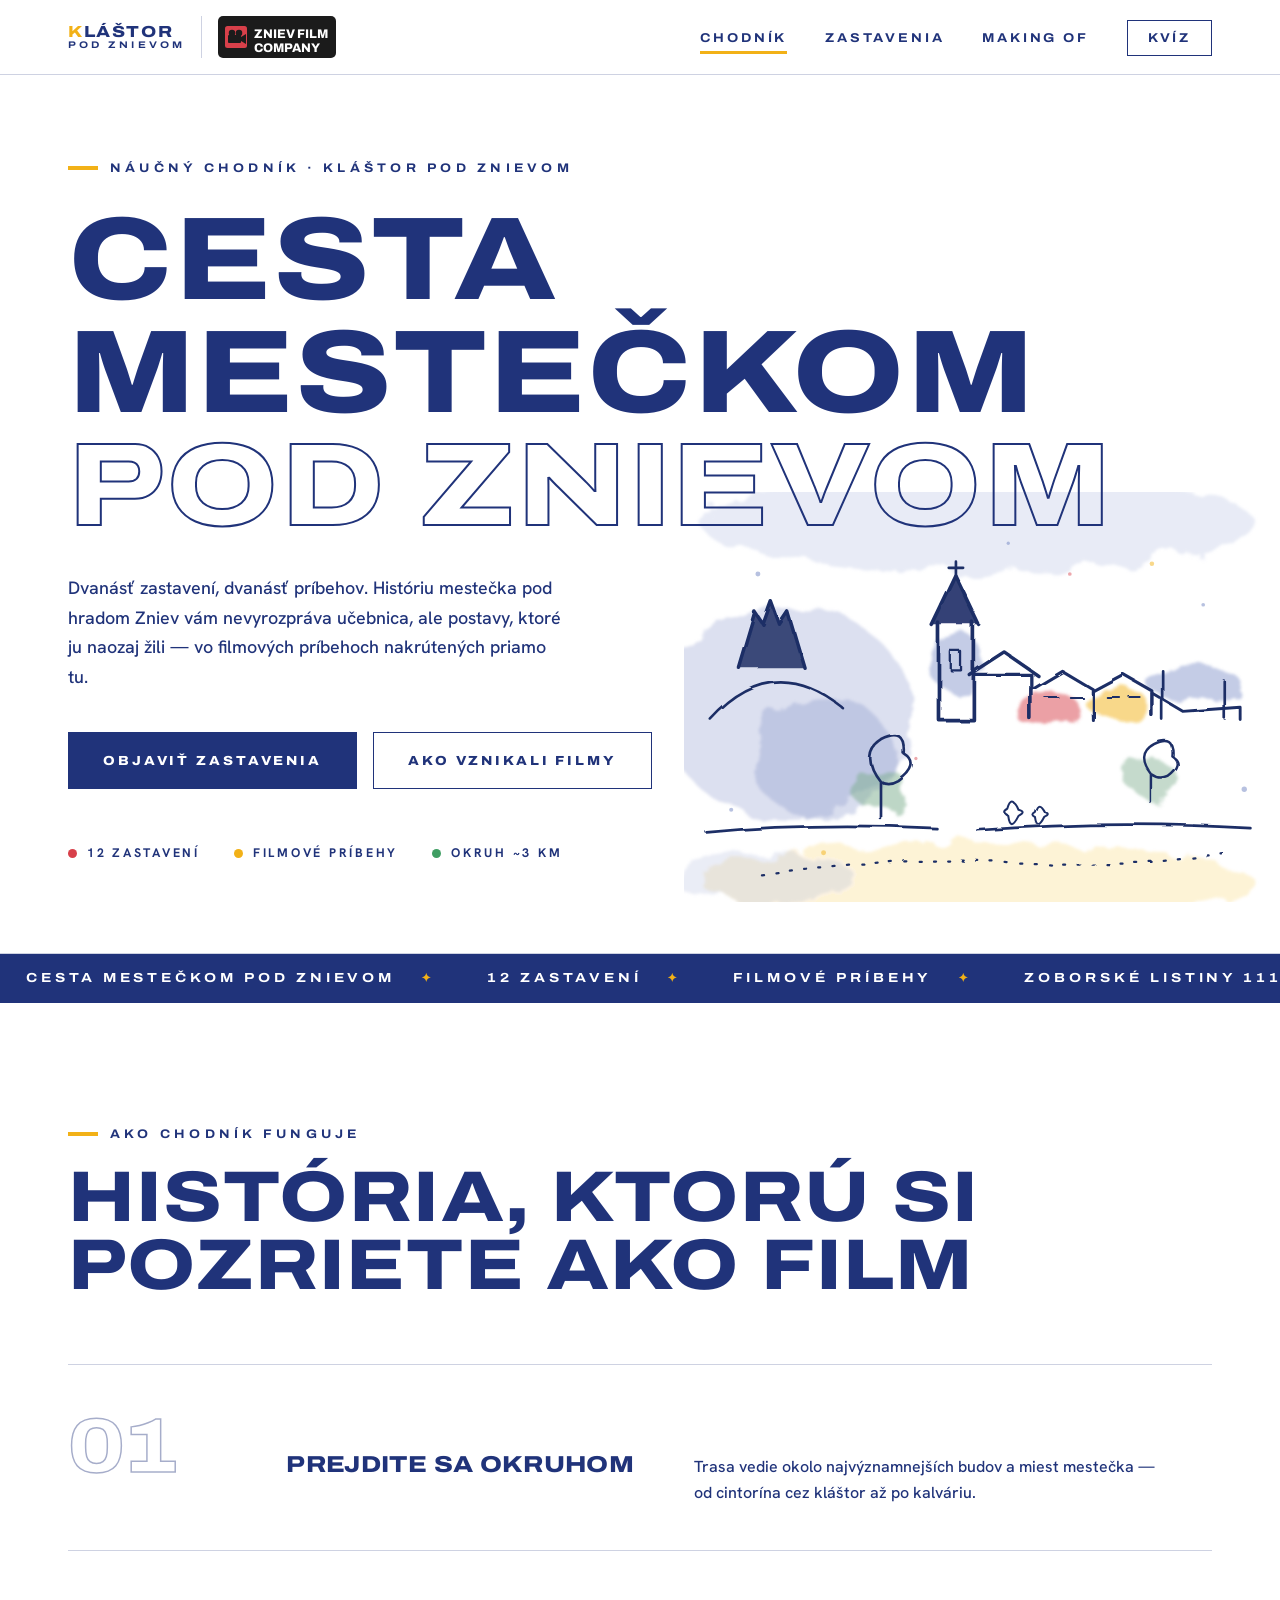
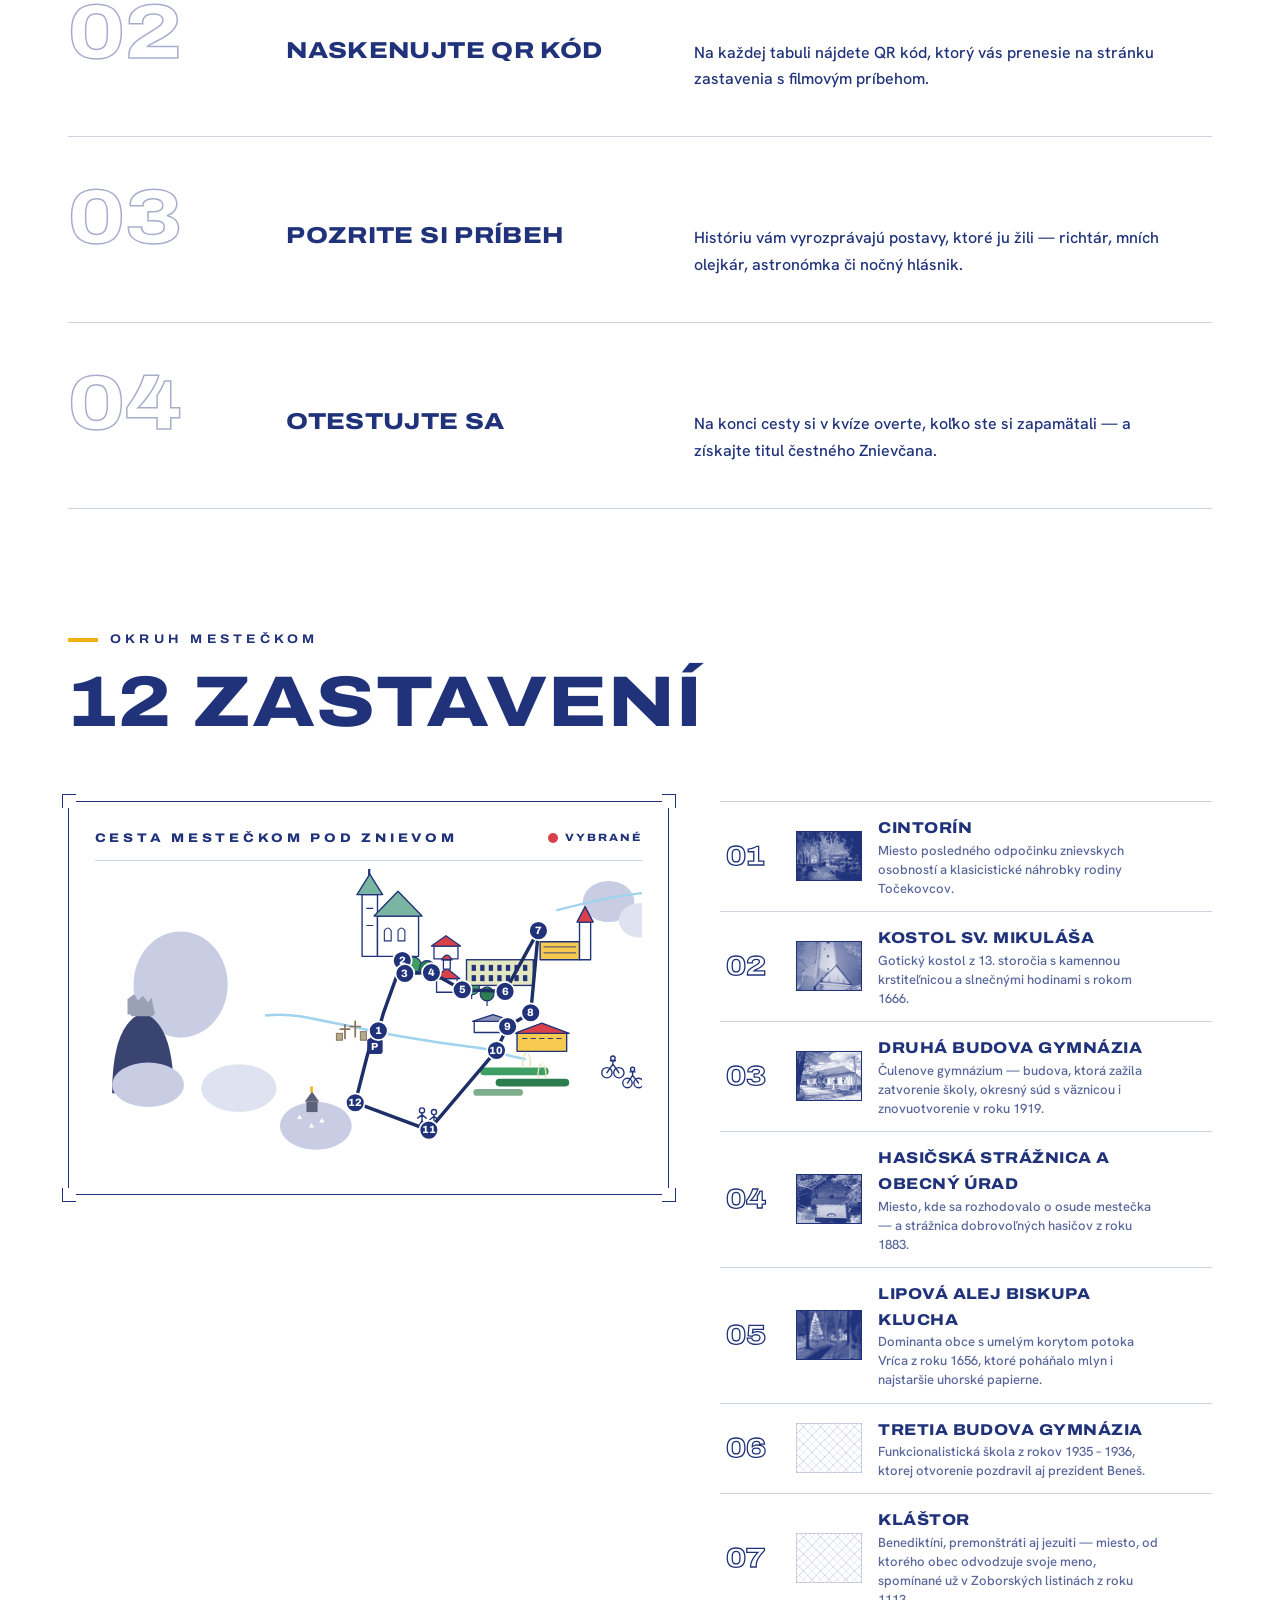
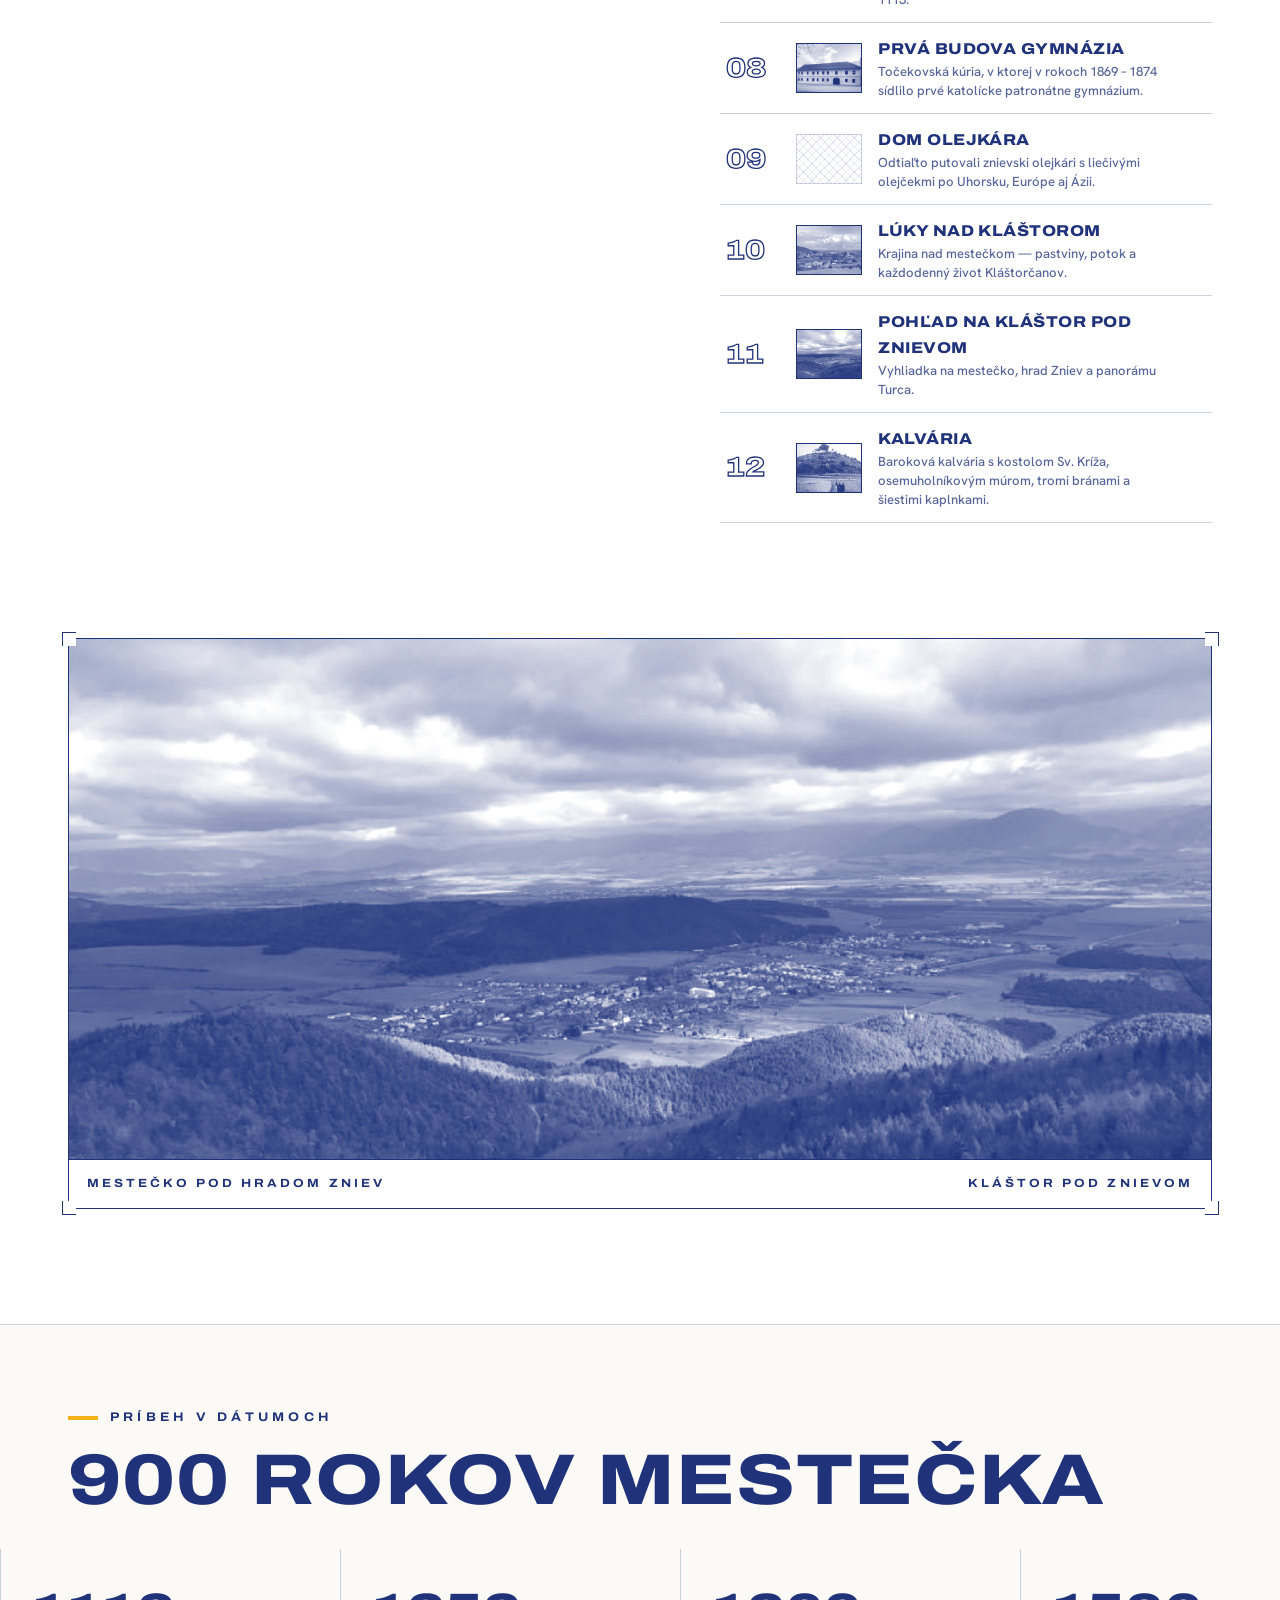
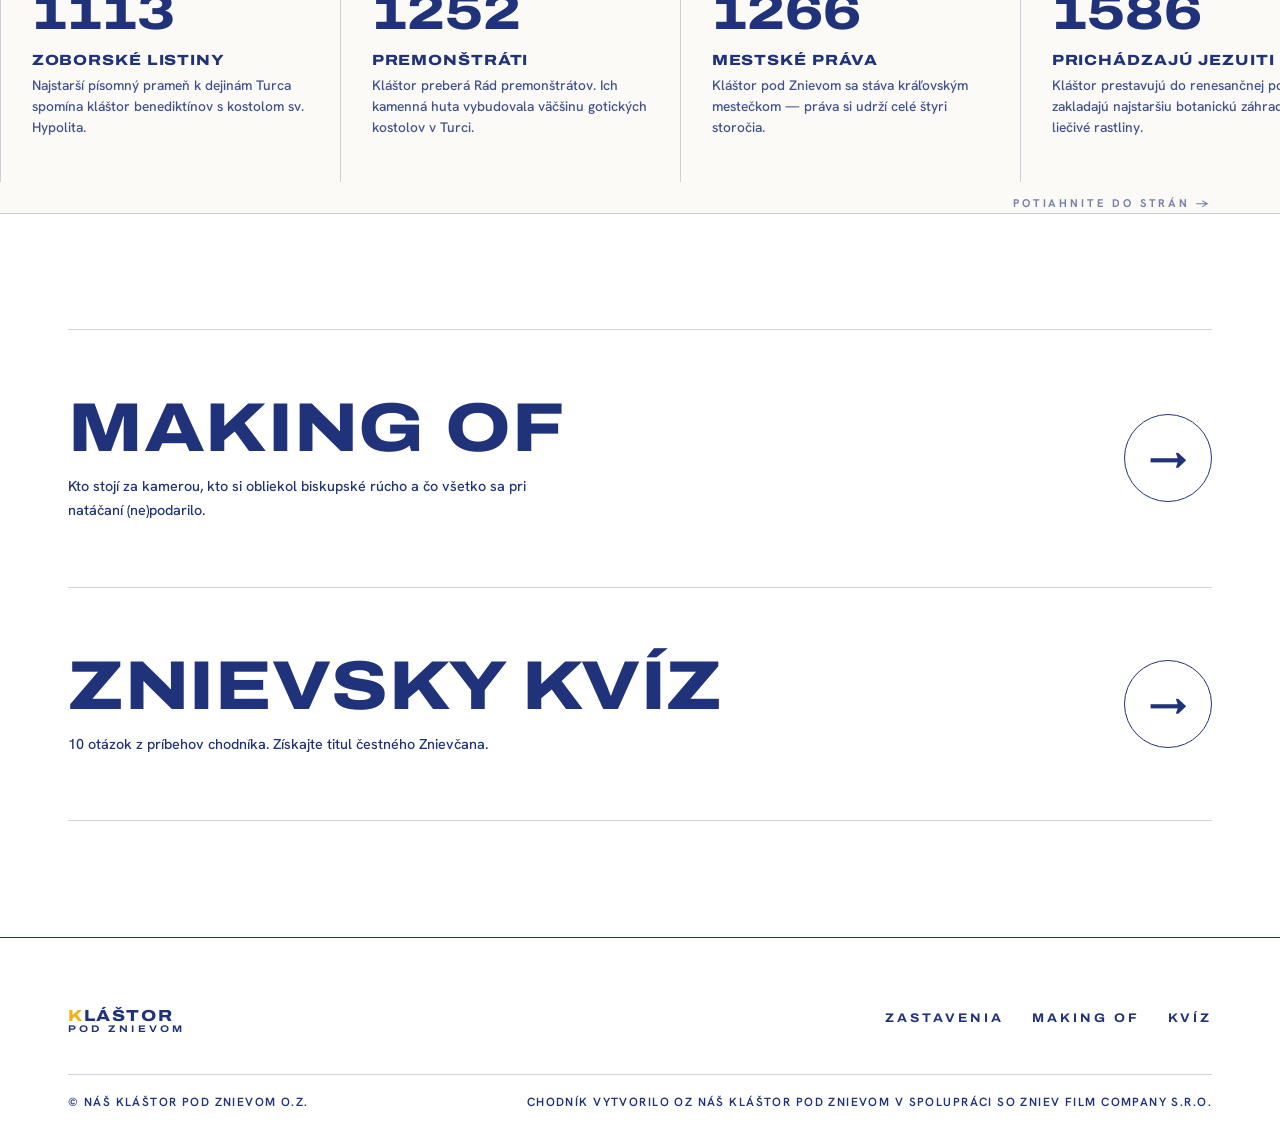
==== commit e23fe4e4: "Mapa 1:1 podľa tabule: plná čiara trasy, tmavé body s bielymi číslami, presné pozície" ====
--- a/index.html
+++ b/index.html
@@ -82,110 +82,121 @@
       <div class="map-card frame reveal">
         <span class="corner tl"></span><span class="corner tr"></span><span class="corner bl"></span><span class="corner br"></span>
         <div class="map-title"><span>Cesta mestečkom pod Znievom</span><span class="dotleg"><i></i>vybrané</span></div>
-        <svg id="trail-map" viewBox="0 0 640 330" xmlns="http://www.w3.org/2000/svg" role="img" aria-label="Mapa okruhu s 12 zastaveniami — verná kresba mapy z tabúľ">
-          <!-- kopce vľavo s hradom Zniev (ako na tabuli: hrad na ľavom okraji) -->
-          <ellipse cx="18" cy="150" rx="62" ry="56" fill="#c9cde4"/>
-          <ellipse cx="55" cy="235" rx="58" ry="36" fill="#c9cde4"/>
-          <path d="M-4 168 L-4 128 L8 118 L14 130 L22 122 L30 140 L38 132 L42 168 Z" fill="#3a4470"/>
+        <svg id="trail-map" viewBox="0 0 640 340" xmlns="http://www.w3.org/2000/svg" role="img" aria-label="Mapa okruhu s 12 zastaveniami — verná kópia mapy z tabúľ">
+          <!-- ľavá strana: lavandulové kopce, tmavý kopec s ruinou hradu Zniev -->
+          <ellipse cx="100" cy="135" rx="55" ry="62" fill="#c9cde4"/>
+          <path d="M20 262 Q 20 180 56 168 Q 92 180 92 262 Z" fill="#3a4470"/>
+          <g fill="#9aa0b5">
+            <path d="M38 170 L38 152 L46 146 L50 154 L56 148 L62 156 L66 150 L70 170 Z"/>
+            <rect x="42" y="164" width="26" height="8"/>
+          </g>
+          <ellipse cx="62" cy="252" rx="42" ry="26" fill="#c9cde4"/>
+          <ellipse cx="168" cy="256" rx="44" ry="28" fill="#dfe2f0"/>
+          <!-- kalvária: kopec s kaplnkou so zlatou špičkou -->
+          <ellipse cx="258" cy="300" rx="42" ry="28" fill="#c9cde4"/>
+          <g>
+            <rect x="247" y="272" width="13" height="12" fill="#5b6178"/>
+            <path d="M245 272 L253.5 260 L262 272 Z" fill="#5b6178"/>
+            <rect x="251.5" y="254" width="3" height="7" fill="#f2b117"/>
+            <path d="M236 292 l3 -5 3 5 Z M262 296 l3 -5 3 5 Z M250 302 l3 -5 3 5 Z" fill="#fff"/>
+          </g>
           <!-- kopce vpravo hore -->
-          <ellipse cx="528" cy="40" rx="32" ry="23" fill="#c9cde4"/>
-          <ellipse cx="582" cy="46" rx="27" ry="20" fill="#c9cde4"/>
-          <!-- kalvária: kopec s tmavou kaplnkou (vľavo dole, pri 12) -->
-          <ellipse cx="192" cy="288" rx="58" ry="32" fill="#c9cde4"/>
+          <ellipse cx="600" cy="38" rx="30" ry="24" fill="#c9cde4"/>
+          <ellipse cx="636" cy="60" rx="24" ry="20" fill="#dfe2f0"/>
+          <!-- potok: popod zastavenie 1 a pri 10 -->
+          <path d="M240 172 Q 270 178 300 184 Q 330 191 360 196 Q 400 203 440 208 Q 458 210 470 214 Q 486 219 502 222" fill="none" stroke="#9fd3ee" stroke-width="3" stroke-linecap="round"/>
+          <path d="M240 172 Q 220 169 200 171" fill="none" stroke="#9fd3ee" stroke-width="3" stroke-linecap="round"/>
+          <!-- malý potok vpravo hore -->
+          <path d="M540 48 Q 570 40 600 34 Q 620 30 640 28" fill="none" stroke="#9fd3ee" stroke-width="2.6" stroke-linecap="round"/>
+          <!-- kostol sv. Mikuláša — veľký, zelená strecha -->
+          <g stroke="#20337a" stroke-width="1.6" stroke-linejoin="round">
+            <rect x="312" y="30" width="18" height="72" fill="#fff"/>
+            <path d="M306 30 L321 6 L336 30 Z" fill="#79b5a1"/>
+            <rect x="319" y="0" width="2.6" height="7" fill="#20337a" stroke="none"/>
+            <rect x="330" y="55" width="48" height="47" fill="#fff"/>
+            <path d="M326 55 L354 26 L382 55 Z" fill="#79b5a1"/>
+            <path d="M317 46 h8 M317 66 h8 M338 72 Q 342 66 346 72 L346 84 L338 84 Z M354 72 Q 358 66 362 72 L362 84 L354 84 Z" fill="none" stroke-width="1.3"/>
+          </g>
+          <!-- domček s červenou strechou vpravo od kostola -->
+          <g stroke="#20337a" stroke-width="1.5" stroke-linejoin="round">
+            <rect x="396" y="90" width="28" height="15" fill="#fff"/>
+            <path d="M393 90 L410 78 L427 90 Z" fill="#d8404a"/>
+          </g>
+          <!-- hasičská strážnica s červenou vežičkou (pri 4) -->
+          <g stroke="#20337a" stroke-width="1.5" stroke-linejoin="round">
+            <rect x="399" y="128" width="24" height="16" fill="#fff"/>
+            <path d="M396 128 L411 116 L426 128 Z" fill="#d8404a"/>
+            <rect x="407" y="106" width="8" height="11" fill="#fff"/>
+            <path d="M405 106 Q 411 95 417 106 Z" fill="#d8404a"/>
+          </g>
+          <!-- stromy pozdĺž ulice -->
+          <g stroke="#20337a" stroke-width="1.4">
+            <line x1="372" y1="126" x2="372" y2="119"/><circle cx="372" cy="112" r="9" fill="#3f9e63"/>
+            <line x1="388" y1="130" x2="388" y2="123"/><circle cx="388" cy="116" r="9" fill="#2e7d4f"/>
+            <line x1="440" y1="152" x2="440" y2="145"/><circle cx="440" cy="138" r="9" fill="#3f9e63"/>
+            <line x1="458" y1="160" x2="458" y2="153"/><circle cx="458" cy="146" r="8" fill="#2e7d4f"/>
+          </g>
+          <!-- tretia budova gymnázia — svetlá budova s oknami (za 6) -->
+          <g stroke="#20337a" stroke-width="1.6">
+            <rect x="434" y="106" width="78" height="30" fill="#e3e6c0"/>
+            <g fill="#20337a" stroke="none">
+              <rect x="440" y="112" width="5" height="7"/><rect x="450" y="112" width="5" height="7"/><rect x="460" y="112" width="5" height="7"/><rect x="470" y="112" width="5" height="7"/><rect x="480" y="112" width="5" height="7"/><rect x="490" y="112" width="5" height="7"/><rect x="500" y="112" width="5" height="7"/>
+              <rect x="440" y="124" width="5" height="7"/><rect x="450" y="124" width="5" height="7"/><rect x="460" y="124" width="5" height="7"/><rect x="470" y="124" width="5" height="7"/><rect x="480" y="124" width="5" height="7"/><rect x="490" y="124" width="5" height="7"/><rect x="500" y="124" width="5" height="7"/>
+            </g>
+          </g>
+          <!-- kláštor vpravo hore: žltá budova + biela veža s červenou strechou -->
+          <g stroke="#20337a" stroke-width="1.6" stroke-linejoin="round">
+            <rect x="520" y="85" width="46" height="21" fill="#f6c94f"/>
+            <path d="M524 91 h38 M524 98 h38" fill="none" stroke-width="1"/>
+            <rect x="566" y="62" width="13" height="44" fill="#fff"/>
+            <path d="M563 62 L572.5 44 L582 62 Z" fill="#d8404a"/>
+          </g>
+          <!-- dom olejkára (pri 9) -->
+          <g stroke="#20337a" stroke-width="1.5" stroke-linejoin="round">
+            <rect x="443" y="178" width="44" height="13" fill="#fff"/>
+            <path d="M441 178 L465 170 L489 178 Z" fill="#8b93b8"/>
+          </g>
+          <!-- dlhá žltá budova s červenou strechou (pri 10) -->
+          <g stroke="#20337a" stroke-width="1.6" stroke-linejoin="round">
+            <rect x="493" y="192" width="58" height="21" fill="#f6c94f"/>
+            <path d="M490 192 L522 180 L554 192 Z" fill="#d8404a"/>
+            <path d="M499 198 h6 M509 198 h6 M519 198 h6 M529 198 h6 M539 198 h6" fill="none" stroke-width="1.1"/>
+          </g>
+          <!-- cintorín: krížiky a náhrobky vľavo od 1 -->
+          <g stroke="#8a7358" stroke-width="2" stroke-linecap="round">
+            <path d="M292 198 L292 182 M286.5 187 L297.5 187"/>
+            <path d="M304 196 L304 178 M298 184 L310 184"/>
+            <rect x="282" y="192" width="7" height="8" fill="#b7a98e" stroke-width="1.2"/>
+            <rect x="310" y="190" width="7" height="10" fill="#b7a98e" stroke-width="1.2"/>
+          </g>
+          <!-- lúky so steblami -->
           <g>
-            <rect x="177" y="254" width="12" height="11" fill="#20337a"/>
-            <path d="M175 254 L183 242 L191 254 Z" fill="#20337a"/>
-            <rect x="182" y="238" width="2.6" height="6" fill="#f2b117"/>
-            <path d="M166 274 l3 -5 3 5 Z M199 278 l3 -5 3 5 Z M186 282 l3 -5 3 5 Z" fill="#fff" stroke="#aab3d8" stroke-width="1"/>
-          </g>
-          <!-- potok: tečie stredom, popri parkovisku a pri zastavení 10 (ako na tabuli) -->
-          <path d="M-4 176 Q 40 168 90 174 Q 150 182 210 170 Q 240 164 262 172 Q 300 186 340 180 Q 368 176 392 194 Q 420 214 462 204 Q 482 200 498 205" fill="none" stroke="#9fd3ee" stroke-width="3.5" stroke-linecap="round"/>
-          <!-- malý potok vpravo hore -->
-          <path d="M436 26 Q 472 38 514 30 Q 556 23 610 40 Q 626 45 644 40" fill="none" stroke="#9fd3ee" stroke-width="3" stroke-linecap="round"/>
-          <!-- kostol sv. Mikuláša so zelenou strechou (veľký, nad 2) -->
-          <g stroke="#20337a" stroke-width="1.8" stroke-linejoin="round">
-            <rect x="246" y="26" width="17" height="62" fill="#fff"/>
-            <path d="M240 26 L254.5 4 L269 26 Z" fill="#79b5a1"/>
-            <rect x="252" y="0" width="2.6" height="7" fill="#20337a" stroke="none"/>
-            <rect x="263" y="52" width="58" height="36" fill="#fff"/>
-            <path d="M259 52 L292 30 L325 52 Z" fill="#79b5a1"/>
-            <path d="M252 40 h6 M252 60 h6 M274 64 h8 M290 64 h8 M306 64 h8" fill="none" stroke-width="1.4"/>
-          </g>
-          <!-- domček s červenou strechou vpravo od kostola -->
-          <g stroke="#20337a" stroke-width="1.6" stroke-linejoin="round">
-            <rect x="306" y="76" width="22" height="13" fill="#fff"/>
-            <path d="M303 76 L317 65 L331 76 Z" fill="#d8404a"/>
-          </g>
-          <!-- hasičská strážnica s vežičkou (pri 4) -->
-          <g stroke="#20337a" stroke-width="1.6" stroke-linejoin="round">
-            <rect x="320" y="112" width="22" height="14" fill="#fff"/>
-            <path d="M317 112 L331 101 L345 112 Z" fill="#d8404a"/>
-            <rect x="328" y="90" width="7" height="11" fill="#fff"/>
-            <path d="M326 90 Q 331.5 80 337 90 Z" fill="#d8404a"/>
-          </g>
-          <!-- stromy pozdĺž ulice (2–6) -->
-          <g stroke="#20337a" stroke-width="1.5">
-            <line x1="299" y1="103" x2="299" y2="94"/><circle cx="299" cy="88" r="8" fill="#3f9e63"/>
-            <line x1="328" y1="126" x2="328" y2="118"/><circle cx="328" cy="112" r="8" fill="#3f9e63"/>
-            <line x1="352" y1="138" x2="352" y2="130"/><circle cx="352" cy="124" r="7.5" fill="#3f9e63"/>
-            <line x1="378" y1="140" x2="378" y2="132"/><circle cx="378" cy="126" r="7.5" fill="#3f9e63"/>
-          </g>
-          <!-- tretia budova gymnázia — dlhá svetlá budova (za 6) -->
-          <g stroke="#20337a" stroke-width="1.8">
-            <rect x="356" y="92" width="84" height="32" fill="#fff"/>
-            <path d="M362 100 h72 M362 108 h72 M362 116 h72" fill="none" stroke-width="1.1"/>
-            <rect x="392" y="116" width="8" height="8" fill="#f2b117" stroke-width="1.2"/>
-          </g>
-          <!-- kláštor: žltá budova + biela veža s červenou strechou (pri 7) -->
-          <g stroke="#20337a" stroke-width="1.8" stroke-linejoin="round">
-            <rect x="441" y="70" width="64" height="28" fill="#f6c94f"/>
-            <path d="M447 78 h52 M447 86 h52" fill="none" stroke-width="1.1"/>
-            <rect x="487" y="54" width="13" height="44" fill="#fff"/>
-            <path d="M484 54 L493.5 36 L503 54 Z" fill="#d8404a"/>
-          </g>
-          <!-- dom olejkára (pri 9) -->
-          <g stroke="#20337a" stroke-width="1.6" stroke-linejoin="round">
-            <rect x="366" y="156" width="38" height="12" fill="#fff"/>
-            <path d="M364 156 L385 148 L406 156 Z" fill="#8b93b8"/>
-          </g>
-          <!-- dlhá žltá budova s červenou strechou (pri 10) -->
-          <g stroke="#20337a" stroke-width="1.8" stroke-linejoin="round">
-            <rect x="412" y="170" width="60" height="20" fill="#f6c94f"/>
-            <path d="M409 170 L442 158 L475 170 Z" fill="#d8404a"/>
-            <path d="M418 176 h6 M428 176 h6 M438 176 h6 M448 176 h6 M458 176 h6" fill="none" stroke-width="1.2"/>
-          </g>
-          <!-- cintorín: krížiky pri zastavení 1 -->
-          <g stroke="#8a7358" stroke-width="2" stroke-linecap="round">
-            <path d="M216 178 L216 164 M211 168 L221 168"/>
-            <path d="M229 176 L229 160 M223.5 165 L234.5 165"/>
-            <path d="M240 178 L240 168 M236 171 L244 171"/>
-          </g>
-          <!-- lúky so steblami (vpravo dole) -->
-          <g>
-            <rect x="372" y="214" width="96" height="9" rx="4.5" fill="#3f9e63"/>
-            <rect x="396" y="228" width="106" height="9" rx="4.5" fill="#2e7d4f"/>
-            <rect x="360" y="240" width="70" height="8" rx="4" fill="#7fae8e"/>
-            <path d="M428 214 q-2 -12 4 -18 M436 214 q2 -10 -2 -16 M446 228 q-2 -12 4 -18 M456 228 q2 -10 -2 -16" fill="none" stroke="#dfe8c9" stroke-width="1.6"/>
-          </g>
-          <!-- bicykle -->
-          <g fill="none" stroke="#20337a" stroke-width="1.7">
-            <circle cx="522" cy="216" r="7"/><circle cx="540" cy="216" r="7"/>
-            <path d="M522 216 L530 204 L540 216 M530 204 L528 200 M525 200 h7"/>
-            <circle cx="554" cy="228" r="6"/><circle cx="570" cy="228" r="6"/>
-            <path d="M554 228 L561 218 L570 228 M561 218 L559 215 M556 215 h6"/>
+            <rect x="450" y="232" width="80" height="9" rx="4.5" fill="#3f9e63"/>
+            <rect x="468" y="245" width="86" height="9" rx="4.5" fill="#2e7d4f"/>
+            <rect x="442" y="257" width="58" height="8" rx="4" fill="#7fae8e"/>
+            <path d="M500 232 q-2 -12 4 -18 M508 232 q2 -10 -2 -16 M518 245 q-2 -12 4 -18 M526 245 q2 -10 -2 -16" fill="none" stroke="#e9e2b8" stroke-width="1.6"/>
+          </g>
+          <!-- cyklisti vpravo -->
+          <g fill="none" stroke="#20337a" stroke-width="1.6" stroke-linecap="round">
+            <circle cx="598" cy="238" r="6"/><circle cx="612" cy="238" r="6"/>
+            <path d="M598 238 L605 228 L612 238 M605 228 L605 224 M602 224 h6"/>
+            <circle cx="605" cy="221" r="2.6"/>
+            <circle cx="622" cy="250" r="5.5"/><circle cx="635" cy="250" r="5.5"/>
+            <path d="M622 250 L628 241 L635 250 M628 241 L628 237 M625 237 h6"/>
+            <circle cx="628" cy="234" r="2.4"/>
           </g>
           <!-- turisti pri 11 -->
-          <g stroke="#20337a" stroke-width="1.7" stroke-linecap="round" fill="none">
-            <circle cx="312" cy="258" r="3"/><path d="M312 261 L312 272 M312 264 L306 269 M312 264 L318 269 M312 272 L308 280 M312 272 L316 280"/>
-            <circle cx="326" cy="260" r="3"/><path d="M326 263 L326 274 M326 266 L321 271 M326 266 L331 271 M326 274 L322 282 M326 274 L330 282"/>
-          </g>
-          <!-- trasa okruhu — presne podľa tabule -->
-          <path id="route" d="M254 180 L250 100 L280 86 L291 112 L316 107 L351 121 L400 125 L438 55 L429 149 L404 164 L390 192 L316 283 L231 250 Z"
-                fill="none" stroke="#20337a" stroke-width="3.2" stroke-dasharray="1 8" stroke-linecap="round"/>
+          <g stroke="#20337a" stroke-width="1.6" stroke-linecap="round" fill="none">
+            <circle cx="382" cy="282" r="3"/><path d="M382 285 L382 294 M382 287 L377 291 M382 287 L387 291 M382 294 L378 301 M382 294 L386 301"/>
+            <circle cx="396" cy="284" r="3"/><path d="M396 287 L396 296 M396 289 L391 293 M396 289 L401 293 M396 296 L392 303 M396 296 L400 303"/>
+          </g>
+          <!-- trasa okruhu — plná čiara presne podľa tabule -->
+          <path id="route" d="M359 107 L362 122 L393 121 L429 141 L479 143 L518 72 L509 168 L482 184 L469 212 L390 305 L304 273 L317 222 L324 196 L331 189 L337 168 L359 107"
+                fill="none" stroke="#1d2f66" stroke-width="4" stroke-linejoin="round" stroke-linecap="round"/>
           <!-- parkovisko pod zastavením 1 -->
           <g>
-            <rect x="243" y="182" width="20" height="20" rx="4" fill="#20337a"/>
-            <text x="253" y="197" text-anchor="middle" fill="#fff" font-family="Archivo, sans-serif" font-weight="800" font-size="13">P</text>
+            <rect x="318" y="198" width="18" height="18" rx="3" fill="#20337a"/>
+            <text x="327" y="212" text-anchor="middle" fill="#fff" font-family="Archivo, sans-serif" font-weight="800" font-size="12">P</text>
           </g>
           <g id="map-stops"></g>
         </svg>
--- a/css/style.css
+++ b/css/style.css
@@ -298,21 +298,18 @@
 
 .map-stop { cursor: pointer; }
 .map-stop circle.dot {
-  fill: var(--paper); stroke: var(--blue); stroke-width: 2;
-  transition: fill .15s, stroke .15s;
+  fill: var(--blue); stroke: var(--paper); stroke-width: 2;
+  transition: fill .15s;
 }
 .map-stop text {
-  fill: var(--blue); font-family: var(--font-head); font-weight: 800; font-size: 12.5px;
-  pointer-events: none; transition: fill .15s;
-}
-.map-stop:hover circle.dot, .map-stop.hl circle.dot { fill: var(--red); stroke: var(--red); }
-.map-stop:hover text, .map-stop.hl text { fill: #fff; }
+  fill: #fff; font-family: var(--font-head); font-weight: 800; font-size: 12.5px;
+  pointer-events: none;
+}
+.map-stop:hover circle.dot, .map-stop.hl circle.dot { fill: var(--red); }
 
 /* postupné naskočenie bodov */
 .map-stop { opacity: 0; transform: scale(.2); transform-box: fill-box; transform-origin: center; transition: opacity .45s ease, transform .45s cubic-bezier(.2, 1.4, .4, 1); }
 svg.drawn .map-stop { opacity: 1; transform: scale(1); }
-
-#route { stroke-dasharray: 0 9; stroke-dashoffset: 0; }
 
 .stop-list { list-style: none; border-top: 1px solid var(--hair); counter-reset: none; }
 .stop-list a {
